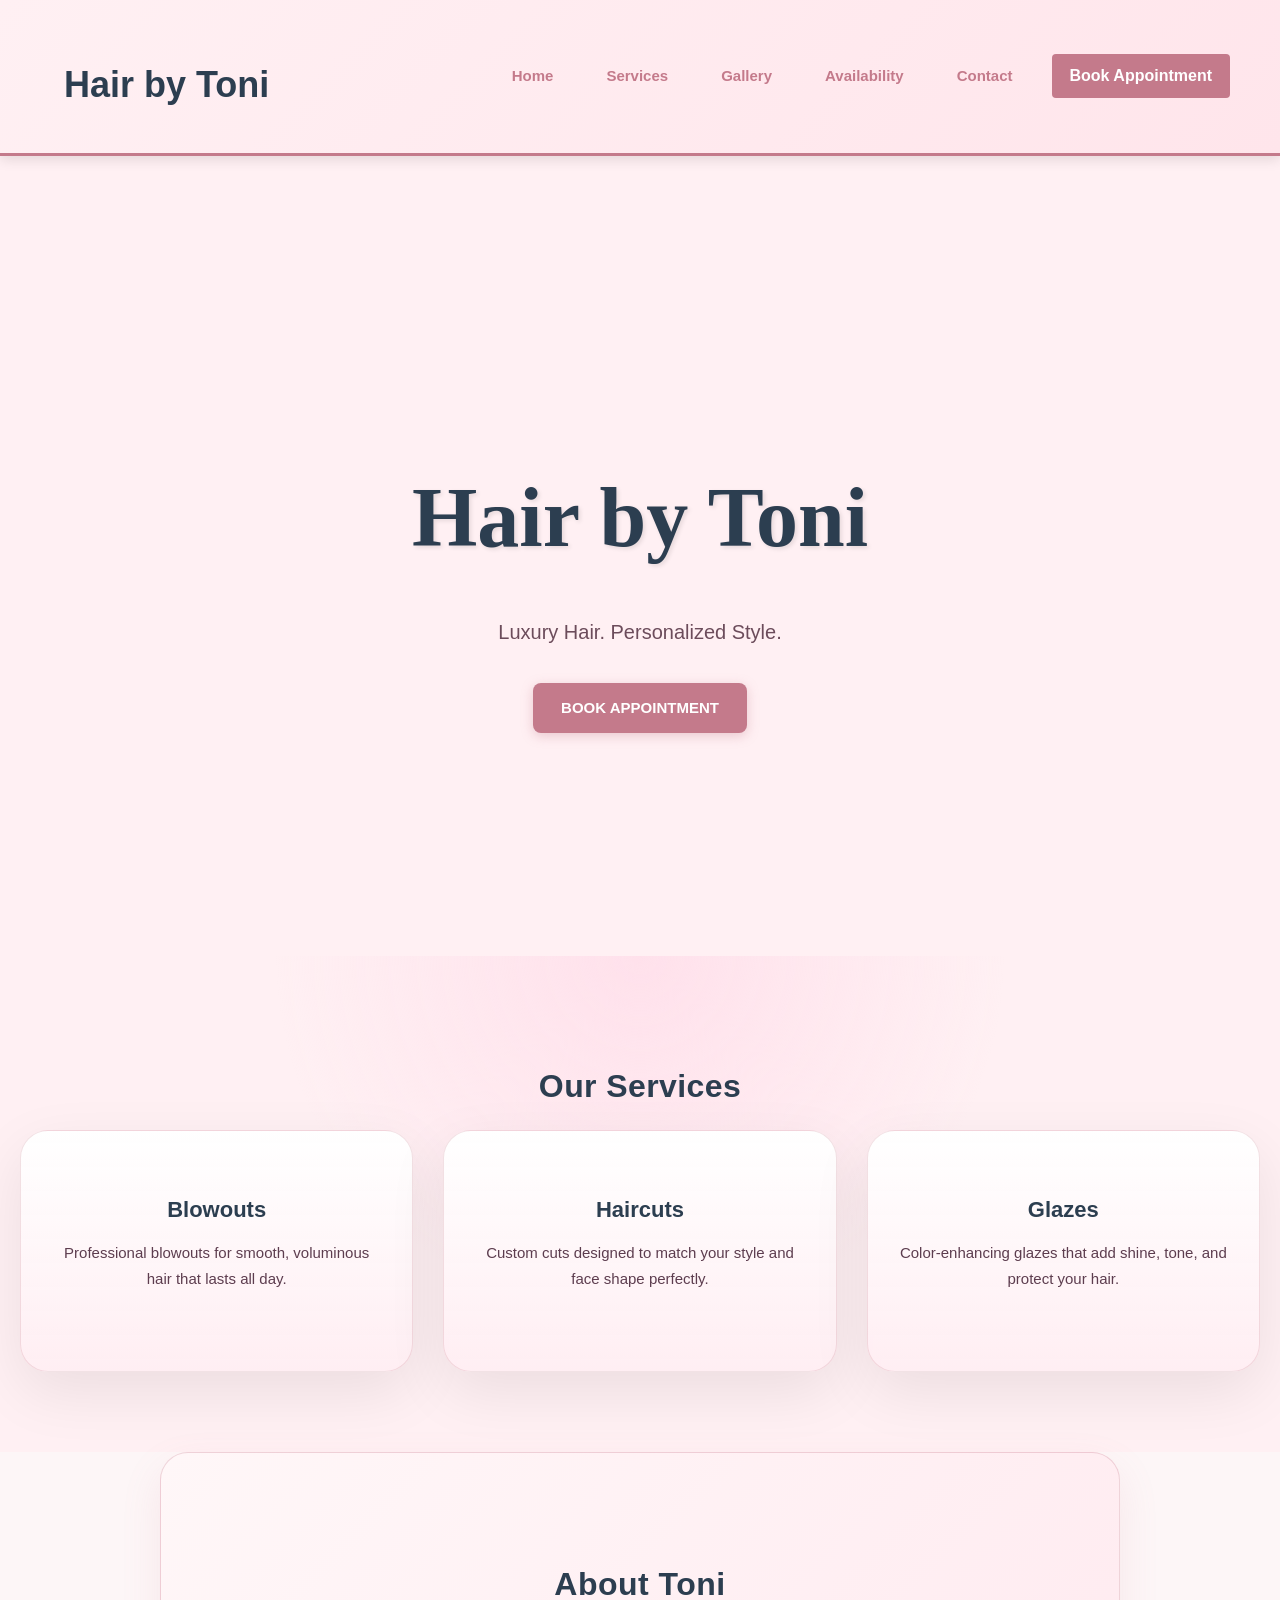
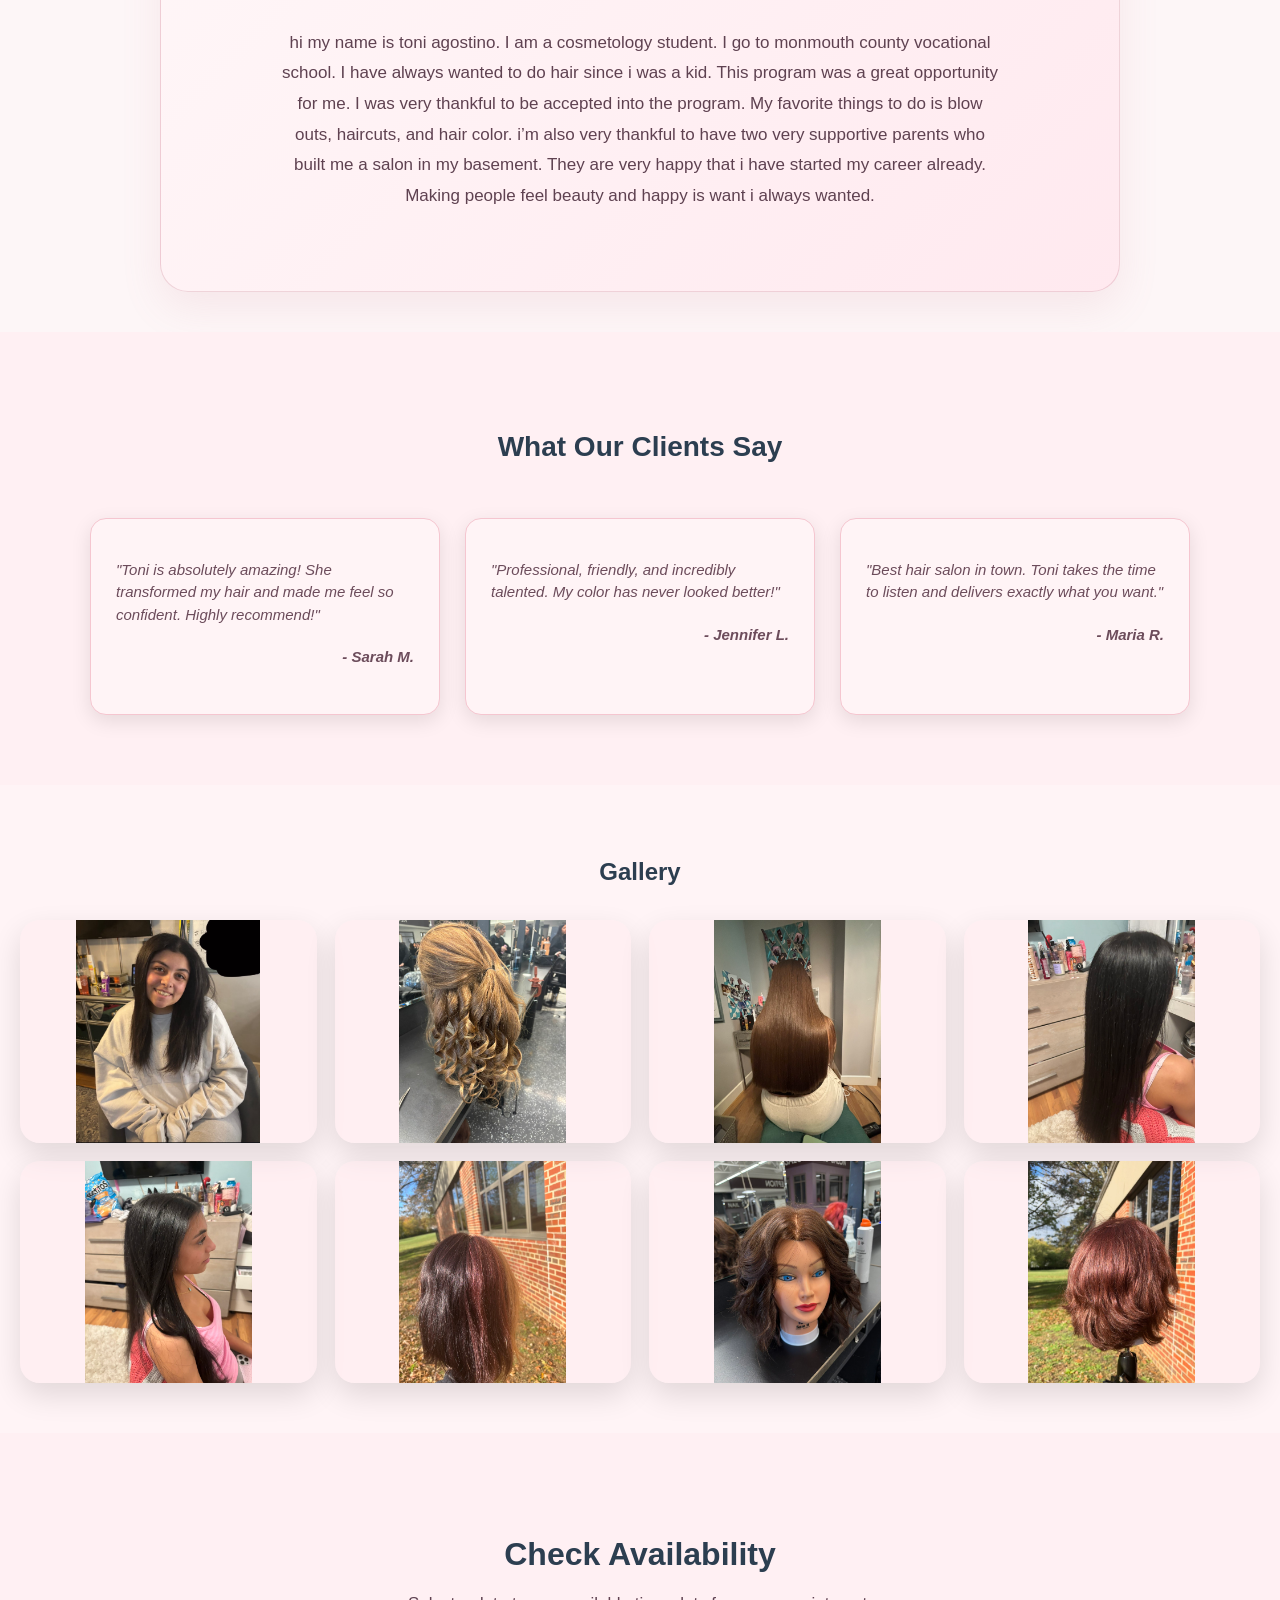
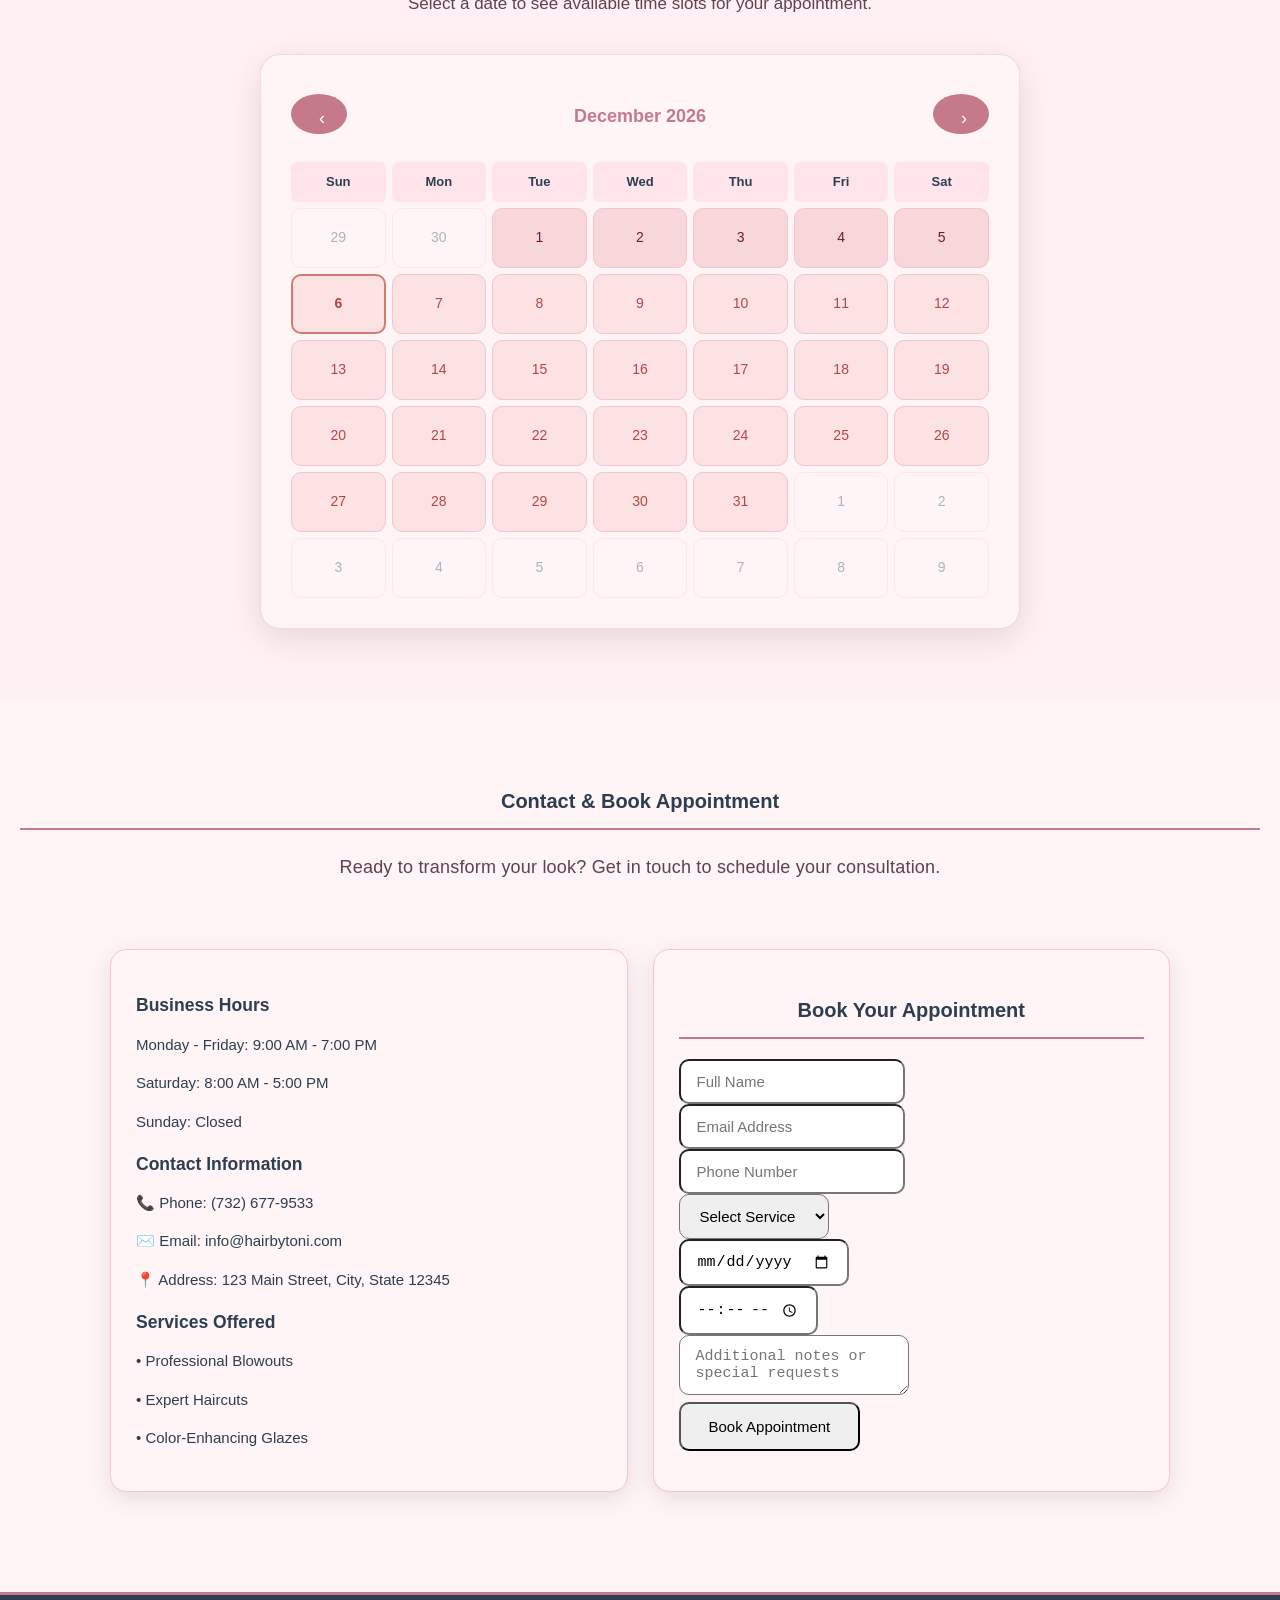
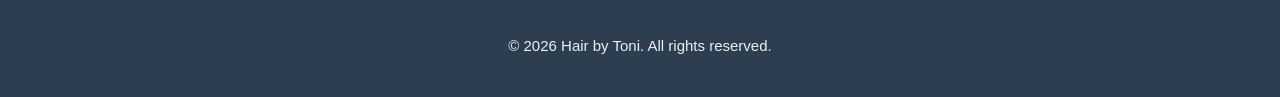
==== index.html @ ee688cf6 "Update about section with personal introduction; add time selection and booking confirmation modals;" ====
<!DOCTYPE html>
<html lang="en">
<head>
<meta charset="UTF-8">
<meta name="viewport" content="width=device-width, initial-scale=1.0">
<title>Hair by Toni</title>
<link rel="stylesheet" href="style.css">
<link rel="icon" type="image/svg+xml" href="favicon.svg">
</head>

<body>

<nav>
  <a href="#home"><h2>Hair by Toni</h2></a>

  <div class="nav-container">
    <ul>
      <li><a href="#home">Home</a></li>
      <li><a href="#services">Services</a></li>
      <li><a href="#gallery">Gallery</a></li>
      <li><a href="#availability">Availability</a></li>
      <li><a href="#contact">Contact</a></li>
    </ul>

    <a href="#contact" class="book">Book Appointment</a>
  </div>

  <div class="hamburger">
    <span></span>
    <span></span>
    <span></span>
  </div>
</nav>

<header id="home" class="hero">
  <h1>Hair by Toni</h1>
  <p>Luxury Hair. Personalized Style.</p>
  <a href="#contact" class="hero-btn">Book Appointment</a>
</header>

<section id="services" class="services-preview">
  <h2>Our Services</h2>

  <div class="service-grid">
    <div class="card">
      <h3>Blowouts</h3>
      <p>Professional blowouts for smooth, voluminous hair that lasts all day.</p>
    </div>

    <div class="card">
      <h3>Haircuts</h3>
      <p>Custom cuts designed to match your style and face shape perfectly.</p>
    </div>

    <div class="card">
      <h3>Glazes</h3>
      <p>Color-enhancing glazes that add shine, tone, and protect your hair.</p>
    </div>
  </div>
</section>

<section class="about">
  <h2> About Toni</h2>
  <p>
    hi my name is toni agostino. I am a cosmetology student. I go to monmouth county vocational school. I have always wanted to do hair since i was a kid. This program was a great opportunity for me. I was very thankful to be accepted into the program. My favorite things to do is blow outs, haircuts, and hair color. i’m also very thankful to have two very supportive parents who built me a salon in my basement. They are very happy that i have started my career already. Making people feel beauty and happy is want i always wanted.

  </p>
</section>

<section class="testimonials">
  <h2>What Our Clients Say</h2>
  <div class="testimonial-grid">
    <div class="testimonial">
      <p>"Toni is absolutely amazing! She transformed my hair and made me feel so confident. Highly recommend!"</p>
      <p class="client-name">- Sarah M.</p>
    </div>

    <div class="testimonial">
      <p>"Professional, friendly, and incredibly talented. My color has never looked better!"</p>
      <p class="client-name">- Jennifer L.</p>
    </div>

    <div class="testimonial">
      <p>"Best hair salon in town. Toni takes the time to listen and delivers exactly what you want."</p>
      <p class="client-name">- Maria R.</p>
    </div>
  </div>
</section>


<section id="gallery" class="gallery">
  <h2>Gallery</h2>
  <div class="gallery-grid">
    <div class="gallery-item">
      <img src="imgs/bella1.jpeg" alt="Hair Styling 1">
    </div>
    <div class="gallery-item">
      <img src="imgs/curly.jpeg" alt="Hair Styling 2">
    </div>
    <div class="gallery-item">
      <img src="imgs/sadie.jpeg" alt="Hair Styling 3">
    </div>
    <div class="gallery-item">
      <img src="imgs/nessy2.jpeg" alt="Hair Styling 4">
    </div>
    <div class="gallery-item">
      <img src="imgs/nessy3.jpeg" alt="Hair Styling 5">
    </div>
    <div class="gallery-item">
      <img src="imgs/red-hair.jpeg" alt="Hair Styling 6">
    </div>
    <div class="gallery-item">
      <img src="imgs/creepy.jpeg" alt="Hair Styling 7">
    </div>
    <div class="gallery-item">
      <img src="imgs/short-red.jpeg" alt="Hair Styling 8">
    </div>
  </div>
</section>

<section id="availability" class="availability">
  <h2>Check Availability</h2>
  <p>Select a date to see available time slots for your appointment.</p>

  <div class="calendar-container">
    <div class="calendar-header">
      <button id="prevMonth" class="calendar-nav">‹</button>
      <h3 id="currentMonth">March 2026</h3>
      <button id="nextMonth" class="calendar-nav">›</button>
    </div>

    <div class="calendar-grid">
      <div class="calendar-day-header">Sun</div>
      <div class="calendar-day-header">Mon</div>
      <div class="calendar-day-header">Tue</div>
      <div class="calendar-day-header">Wed</div>
      <div class="calendar-day-header">Thu</div>
      <div class="calendar-day-header">Fri</div>
      <div class="calendar-day-header">Sat</div>
    </div>
  </div>

  <!-- Time Slots Modal -->
  <div class="modal-overlay" id="timeSlotsModal" style="display: none;">
    <div class="modal-content">
      <div class="modal-header">
        <h4>Available Times for <span id="selectedDate"></span></h4>
        <button class="modal-close" id="modalClose">&times;</button>
      </div>
      <div class="time-grid" id="timeGrid"></div>
    </div>
  </div>

  <!-- Booking Confirmation Modal -->
  <div class="modal-overlay" id="confirmModal" style="display: none;">
    <div class="modal-content confirm-modal">
      <div class="confirm-header">
        <h3>Confirm Your Appointment</h3>
      </div>
      <div class="confirm-body">
        <div class="appointment-details">
          <div class="detail-row">
            <span class="detail-label">Date:</span>
            <span class="detail-value" id="confirmDate"></span>
          </div>
          <div class="detail-row">
            <span class="detail-label">Time:</span>
            <span class="detail-value" id="confirmTime"></span>
          </div>
          <div class="detail-row">
            <span class="detail-label">Service:</span>
            <span class="detail-value">Hair Appointment</span>
          </div>
        </div>
        <p class="confirm-message">Are you sure you want to book this appointment? We'll send you a confirmation email once we review your request.</p>
      </div>
      <div class="confirm-actions">
        <button class="btn-cancel" id="confirmCancel">Cancel</button>
        <button class="btn-confirm" id="confirmBook">Book Appointment</button>
      </div>
    </div>
  </div>
</section>

<section id="contact" class="contact">
  <h2>Contact & Book Appointment</h2>
  <p>Ready to transform your look? Get in touch to schedule your consultation.</p>

  <div class="contact-container">

    <div class="contact-info">
      <div class="info-section">
        <h3>Business Hours</h3>
        <p>Monday - Friday: 9:00 AM - 7:00 PM</p>
        <p>Saturday: 8:00 AM - 5:00 PM</p>
        <p>Sunday: Closed</p>
      </div>

      <div class="info-section">
        <h3>Contact Information</h3>
        <p>📞 Phone: (732) 677-9533</p>
        <p>✉️ Email: info@hairbytoni.com</p>
        <p>📍 Address: 123 Main Street, City, State 12345</p>
      </div>

      <div class="info-section">
        <h3>Services Offered</h3>
        <p>• Professional Blowouts</p>
        <p>• Expert Haircuts</p>
        <p>• Color-Enhancing Glazes</p>
      </div>
    </div>

    <div class="booking-form">
      <h3>Book Your Appointment</h3>

      <form id="contactForm">
        <div class="form-group">
          <input type="text" id="name" placeholder="Full Name" required>
        </div>

        <div class="form-group">
          <input type="email" id="email" placeholder="Email Address" required>
        </div>

        <div class="form-group">
          <input type="tel" id="phone" placeholder="Phone Number" required>
        </div>

        <div class="form-group">
          <select id="service" required>
            <option value="">Select Service</option>
            <option value="blowout">Blowout</option>
            <option value="haircut">Haircut</option>
            <option value="glaze">Glaze</option>
          </select>
        </div>

        <div class="form-group">
          <input type="date" id="date" required>
        </div>

        <div class="form-group">
          <input type="time" id="time" placeholder="Preferred Time" required>
        </div>

        <div class="form-group">
          <textarea id="message" placeholder="Additional notes or special requests"></textarea>
        </div>

        <button type="submit">Book Appointment</button>
      </form>
    </div>
  </div>
</section>
<button id="backToTop">↑</button>
<script>
const btn = document.getElementById("backToTop");

window.onscroll = () => {
  btn.style.display = window.scrollY > 200 ? "flex" : "none";
};

btn.onclick = () => {
  window.scrollTo({top:0, behavior:"smooth"});
};
</script>
<footer>
  <p>&copy; 2026 Hair by Toni. All rights reserved.</p>
</footer>

<script src="script.js"></script>

</body>
</html>
---- style.css ----
/* ===================== GENERAL ===================== */
body {
  background:#fdf6f7;
  font-family: 'Segoe UI', Tahoma, Geneva, Verdana, sans-serif;
  line-height:1.5;
  color:#2c3e50;
  margin:0;
  font-size:15px;
}

* {
  box-sizing:border-box;
}

h1,h2,h3,h4,h5 {
  margin-bottom:0.8rem;
}

p {
  margin-bottom:1rem;
  font-size:15px;
}

a {
  color:#c47a8b;
  text-decoration:none;
}

a:hover {
  color:#a15568;
}

/* ===================== NAVIGATION ===================== */
nav {
  display:flex;
  justify-content:space-between;
  align-items:center;
  padding:20px 50px;
  background: linear-gradient(135deg,#fff0f3 0%,#ffe5eb 100%);
  border-bottom:3px solid #c47a8b;
  box-shadow:0 4px 12px rgba(0,0,0,0.1);
  position:sticky;
  top:0;
  z-index:100;
  backdrop-filter: blur(10px);
}

.nav-container {
  display:flex;
  align-items:center;
  gap:25px;
}

nav h2 {
  font-weight:700;
  font-size:36px;
  color:#2c3e50;
}

nav ul {
  display:flex;
  gap:25px;
  list-style:none;
}

nav a {
  font-weight:600;
  font-size:15px;
  padding:8px 14px;
  border-radius:4px;
  transition: all 0.3s ease;
}

nav a.book {
  font-size:16px;
  padding:10px 18px;
  background:#c47a8b;
  color:#fff;
}

nav a:hover {
  color:#c47a8b;
  background: rgba(196,122,139,0.1);
}

/* Hamburger */
.hamburger {
  display:none;
  flex-direction:column;
  cursor:pointer;
  gap:3px;
}

.hamburger span {
  width:22px;
  height:2.5px;
  background:#2c3e50;
  border-radius:2px;
  transition:0.3s;
}

.hamburger.active span:nth-child(1) {
  transform: rotate(-45deg) translate(-4px,5px);
}
.hamburger.active span:nth-child(2) {
  opacity:0;
}
.hamburger.active span:nth-child(3) {
  transform: rotate(45deg) translate(-4px,-5px);
}

/* ===================== HERO ===================== */
.hero {
  min-height:calc(100vh - 100px);
  display:flex;
  flex-direction:column;
  justify-content:center;
  align-items:center;
  text-align:center;
  background:#fff0f3;
  padding:60px 20px 40px;
}

.hero h1 {
  font-family: 'Brush Script MT', cursive;
  font-size:84px;
  font-weight:700;
  color:#2c3e50;
  margin-bottom:15px;
  text-shadow: 2px 2px 4px rgba(0,0,0,0.1);
}

.hero p {
  font-size:20px;
  color:#6c4c5b;
  max-width:600px;
  margin-bottom:35px;
  line-height:1.6;
}

.hero-btn {
  background:#c47a8b;
  color:white;
  padding:16px 32px;
  border-radius:8px;
  font-weight:700;
  font-size:18px;
  text-transform:uppercase;
  cursor:pointer;
  box-shadow:0 3px 12px rgba(196,122,139,0.35);
  transition: all 0.3s ease;
}

.hero-btn:hover {
  background:#a15568;
  transform:translateY(-2px);
  box-shadow:0 6px 18px rgba(196,122,139,0.4);
}

/* ===================== SERVICES ===================== */
.services-preview {
  padding:80px 20px;
  text-align:center;
  background: radial-gradient(circle at top, rgba(255,224,235,0.95), transparent 45%), #fff0f3;
}

.services-preview h2 {
  font-size:32px;
  font-weight:800;
  color:#2c3e50;
  margin-bottom:18px;
  letter-spacing:0.4px;
}

.services-preview p {
  font-size:16px;
  color:#6c4c5b;
  max-width:550px;
  margin:0 auto 40px;
}

.service-grid {
  display:grid;
  grid-template-columns:repeat(auto-fit,minmax(240px,1fr));
  gap:30px;
  margin-top:20px;
}

.card {
  background: linear-gradient(180deg, rgba(255,255,255,0.98) 0%, rgba(255,237,242,0.94) 100%);
  padding:40px 32px;
  border-radius:28px;
  box-shadow:0 20px 60px rgba(0,0,0,0.08);
  border:1px solid rgba(196,122,139,0.22);
  transition: all 0.35s ease;
  text-align:center;
  position:relative;
  overflow:hidden;
}


.card:hover {
  transform:translateY(-10px);
  box-shadow:0 24px 70px rgba(0,0,0,0.12);
}

.card h3 {
  font-size:22px;
  font-weight:800;
  color:#2c3e50;
  margin-bottom:14px;
  position:relative;
  z-index:1;
}

.card p {
  font-size:15px;
  color:#5d3d4f;
  line-height:1.7;
  position:relative;
  z-index:1;
}

.card .price {
  font-size:18px;
  font-weight:700;
  color:#b14f72;
  margin-top:16px;
  position:relative;
  z-index:1;
}

/* ===================== ABOUT ===================== */
.about {
  padding:80px 20px;
  background: linear-gradient(135deg, #fff7f8 0%, #ffe9ef 100%);
  text-align:center;
  border:1px solid rgba(196,122,139,0.28);
  border-radius:28px;
  max-width:960px;
  margin:0 auto 40px;
  box-shadow:0 16px 40px rgba(196,122,139,0.12);
}

.about h2 {
  font-size:32px;
  font-weight:800;
  color:#2c3e50;
  margin-bottom:20px;
  letter-spacing:0.5px;
}

.about p {
  font-size:17px;
  color:#5f4251;
  max-width:720px;
  margin:0 auto;
  line-height:1.8;
}

/* ===================== TESTIMONIALS ===================== */
.testimonials {
  padding:70px 20px;
  background:#fff0f3;
  text-align:center;
}

.testimonials h2 {
  font-size:28px;
  font-weight:700;
  color:#2c3e50;
  margin-bottom:50px;
}

.testimonial-grid {
  display:grid;
  grid-template-columns:repeat(auto-fit,minmax(250px,1fr));
  gap:25px;
  max-width:1100px;
  margin:0 auto;
}

.testimonial {
  background:#fff4f6;
  padding:25px;
  border-radius:16px;
  box-shadow:0 6px 20px rgba(0,0,0,0.1);
  border:1px solid #f5c6d0;
  text-align:left;
  transition: transform 0.3s, box-shadow 0.3s;
}

.testimonial:hover {
  transform:translateY(-4px);
  box-shadow:0 10px 25px rgba(0,0,0,0.15);
}

.testimonial p {
  font-size:15px;
  color:#6c4c5b;
  font-style:italic;
  margin-bottom:20px;
}

.client-name {
  font-size:13px;
  font-weight:700;
  color:#2c3e50;
  text-align:right;
}

/* ===================== GALLERY ===================== */
.gallery {
  padding:50px 20px;
  background:#fff4f6;
}

.gallery h2 {
  text-align:center;
  margin-bottom:30px;
  font-size:24px;
  color:#2c3e50;
}

.gallery-grid {
  display:grid;
  grid-template-columns:repeat(4,1fr);
  gap:18px;
}

.gallery-item {
  width:100%;
  aspect-ratio: 4 / 3;
  display:flex;
  align-items:center;
  justify-content:center;
  border-radius:20px;
  overflow:hidden;
  box-shadow:0 12px 30px rgba(0,0,0,0.12);
  background: rgba(255,230,235,0.4);
  transition: transform 0.3s, box-shadow 0.3s;
}

.gallery-item img {
  width:100%;
  height:100%;
  object-fit:contain;
  object-position:center;
  background: transparent;
  padding:0;
}

.gallery-item:hover {
  transform:scale(1.05);
  box-shadow:0 12px 30px rgba(0,0,0,0.2);
}

/* ===================== AVAILABILITY ===================== */
.availability {
  padding:70px 20px;
  background:#fff0f3;
  text-align:center;
}

.availability h2 {
  font-size:32px;
  font-weight:800;
  color:#2c3e50;
  margin-bottom:12px;
}

.availability p {
  max-width:720px;
  margin:0 auto 35px;
  font-size:17px;
  color:#5f4251;
  line-height:1.7;
}

.calendar-container {
  max-width:760px;
  margin:0 auto;
  background:#fff4f6;
  border-radius:20px;
  padding:30px;
  box-shadow:0 10px 35px rgba(0,0,0,0.1);
  border:1px solid rgba(196,122,139,0.22);
  font-size:15px;
}

.calendar-header {
  display:flex;
  justify-content:space-between;
  align-items:center;
  margin-bottom:20px;
}

#currentMonth {
  font-size:18px;
  font-weight:600;
  color:#c47a8b;
  text-align:center;
}

.calendar-nav {
  background:#c47a8b;
  color:white;
  border:none;
  width:40px;
  height:40px;
  border-radius:50%;
  font-size:18px;
  cursor:pointer;
  transition: all 0.3s ease;
}

.calendar-nav:hover {
  background:#a15568;
  transform:scale(1.1);
}

.calendar-grid {
  display:grid;
  grid-template-columns:repeat(7,1fr);
  gap:6px;
}

.calendar-day-header {
  font-weight:600;
  color:#2c3e50;
  padding:10px 0;
  background:#ffe5eb;
  border-radius:6px;
  font-size:13px;
  text-align:center;
}

.calendar-day {
  min-height:60px;
  padding:6px;
  border-radius:10px;
  cursor:pointer;
  display:flex;
  flex-direction:column;
  align-items:center;
  justify-content:center;
  font-size:14px;
  font-weight:500;
  position:relative;
  background:#fff0f3;
  color:#3e1e2f;
  border:1px solid #f1c6d0;
  text-align:center;
}

.calendar-day.available {
  background:#fde2e4;
  color:#b34747;
}

.calendar-day.unavailable {
  background:#f8d7da;
  color:#721c24;
  cursor:not-allowed;
}

.calendar-day.today {
  border:2px solid #d97771;
  font-weight:700;
}

.calendar-day.other-month {
  color:#adb5bd;
  background:#fff4f6;
  border:1px solid #ffe5eb;
}

.calendar-day.selected {
  background: #c47a8b !important;
  color: white !important;
  border: 2px solid #a15568;
  font-weight: 700;
  box-shadow: 0 4px 12px rgba(196,122,139,0.4);
}

.calendar-day.available:hover,
.calendar-day.today:hover {
  background:#c47a8b;
  color:white;
  transform:scale(1.05);
}

.calendar-day.unavailable:hover {
  background:#f8d7da;
  transform:none;
}

/* ===================== TIME SLOTS ===================== */
.time-slots {
  margin-top: 30px;
  padding: 25px;
  background: linear-gradient(135deg, rgba(255,255,255,0.95) 0%, rgba(255,237,242,0.94) 100%);
  border-radius: 16px;
  box-shadow: 0 8px 25px rgba(0,0,0,0.1);
  border: 1px solid rgba(196,122,139,0.22);
  max-width: 760px;
  margin-left: auto;
  margin-right: auto;
}

.time-slots h4 {
  font-size: 20px;
  color: #2c3e50;
  margin-bottom: 20px;
  font-weight: 600;
}

.time-grid {
  display: grid;
  grid-template-columns: repeat(auto-fit, minmax(120px, 1fr));
  gap: 12px;
  margin-top: 15px;
}

.time-slot {
  padding: 12px 16px;
  border-radius: 8px;
  font-size: 14px;
  font-weight: 500;
  text-align: center;
  cursor: pointer;
  transition: all 0.3s ease;
  border: 1px solid #f1c6d0;
  background: #fff0f3;
  color: #3e1e2f;
}

.time-slot.available:hover {
  background: #c47a8b;
  color: white;
  transform: translateY(-2px);
  box-shadow: 0 4px 12px rgba(196,122,139,0.3);
}

.time-slot.booked {
  background: #f8d7da;
  color: #721c24;
  cursor: not-allowed;
  opacity: 0.7;
}

/* ===================== MODAL ===================== */
.modal-overlay {
  position: fixed;
  top: 0;
  left: 0;
  width: 100%;
  height: 100%;
  background: rgba(0, 0, 0, 0.7);
  display: flex;
  justify-content: center;
  align-items: center;
  z-index: 2000;
  animation: fadeIn 0.3s ease-out;
}

.modal-content {
  background: white;
  border-radius: 16px;
  padding: 0;
  max-width: 500px;
  width: 90%;
  max-height: 80vh;
  overflow-y: auto;
  box-shadow: 0 20px 60px rgba(0, 0, 0, 0.3);
  animation: slideIn 0.3s ease-out;
  position: relative;
}

.modal-header {
  display: flex;
  justify-content: space-between;
  align-items: center;
  padding: 20px 25px;
  border-bottom: 1px solid #eee;
  background: linear-gradient(135deg, rgba(255,255,255,0.95) 0%, rgba(255,237,242,0.94) 100%);
  border-radius: 16px 16px 0 0;
}

.modal-header h4 {
  margin: 0;
  color: #2c3e50;
  font-size: 18px;
  font-weight: 600;
}

.modal-close {
  background: none;
  border: none;
  font-size: 24px;
  color: #666;
  cursor: pointer;
  padding: 0;
  width: 30px;
  height: 30px;
  display: flex;
  align-items: center;
  justify-content: center;
  border-radius: 50%;
  transition: all 0.2s ease;
}

.modal-close:hover {
  background: #f0f0f0;
  color: #333;
}

.time-grid {
  padding: 20px 25px;
}

@keyframes fadeIn {
  from { opacity: 0; }
  to { opacity: 1; }
}

@keyframes slideIn {
  from { 
    opacity: 0;
    transform: translateY(-50px) scale(0.9);
  }
  to { 
    opacity: 1;
    transform: translateY(0) scale(1);
  }
}

/* ===================== CONFIRMATION MODAL ===================== */
.confirm-modal {
  max-width: 450px;
}

.confirm-header {
  text-align: center;
  padding: 25px 25px 15px;
  border-bottom: 2px solid #f0e6ea;
}

.confirm-header h3 {
  margin: 0;
  color: #2c3e50;
  font-size: 22px;
  font-weight: 700;
}

.confirm-body {
  padding: 25px;
}

.appointment-details {
  background: #fdf6f7;
  border-radius: 12px;
  padding: 20px;
  margin-bottom: 20px;
  border: 1px solid #f0e6ea;
}

.detail-row {
  display: flex;
  justify-content: space-between;
  align-items: center;
  margin-bottom: 12px;
}

.detail-row:last-child {
  margin-bottom: 0;
}

.detail-label {
  font-weight: 600;
  color: #5f4251;
  font-size: 15px;
}

.detail-value {
  font-weight: 700;
  color: #c47a8b;
  font-size: 15px;
}

.confirm-message {
  color: #6c4c5b;
  font-size: 15px;
  line-height: 1.6;
  text-align: center;
  margin: 0;
}

.confirm-actions {
  display: flex;
  gap: 15px;
  padding: 0 25px 25px;
  justify-content: center;
}

.btn-cancel, .btn-confirm {
  padding: 12px 24px;
  border: none;
  border-radius: 8px;
  font-weight: 600;
  font-size: 15px;
  cursor: pointer;
  transition: all 0.3s ease;
  flex: 1;
  max-width: 160px;
}

.btn-cancel {
  background: #f8f9fa;
  color: #6c757d;
  border: 2px solid #e9ecef;
}

.btn-cancel:hover {
  background: #e9ecef;
  border-color: #dee2e6;
}

.btn-confirm {
  background: #c47a8b;
  color: white;
  border: 2px solid #c47a8b;
}

.btn-confirm:hover {
  background: #a15568;
  border-color: #a15568;
  transform: translateY(-1px);
  box-shadow: 0 4px 12px rgba(196, 122, 139, 0.3);
}

/* ===================== CONTACT & BOOKING ===================== */
.contact {
  padding:70px 20px;
  background:#fff4f6;
}

.contact > p {
  max-width:760px;
  margin:0 auto 35px;
  font-size:18px;
  color:#5f4251;
  line-height:1.9;
  text-align:center;
  letter-spacing:0.2px;
  text-shadow:0 1px 1px rgba(0,0,0,0.03);
}

.contact-container {
  display:grid;
  grid-template-columns:1fr 1fr;
  gap:25px;
  max-width:1100px;
  margin:0 auto;
  padding:30px 20px;
}

.booking-form, .contact-info {
  padding:25px;
  border-radius:16px;
  background:#fff4f6;
  box-shadow:0 6px 25px rgba(0,0,0,0.1);
  border:1px solid #f5c6d0;
}

.contact h2, .booking-form h3 {
  font-size:20px;
  color:#2c3e50;
  margin-bottom:20px;
  border-bottom:2px solid #c47a8b;
  padding-bottom:12px;
  text-align:center;
}

input, select, textarea, button {
  font-size:15px;
  padding:12px 16px;
  border-radius:10px;
}

button, .hero-btn {
  font-size:15px;
  padding:14px 28px;
}

/* ===================== BACK TO TOP BUTTON ===================== */
#backToTop {
  position:fixed;
  bottom:25px;
  right:25px;
  padding:12px 18px;
  background:#c47a8b;
  color:white;
  font-weight:600;
  font-size:14px;
  border:none;
  border-radius:50px;
  cursor:pointer;
  box-shadow:0 6px 12px rgba(196,122,139,0.3);
  transition:all 0.3s ease;
  z-index:200;
}

#backToTop:hover {
  background:#a15568;
  transform:translateY(-2px);
  box-shadow:0 10px 18px rgba(196,122,139,0.4);
}

/* ===================== FOOTER ===================== */
footer {
  text-align:center;
  padding:35px 20px;
  background:#2c3e50;
  color:#ecf0f1;
  border-top:3px solid #c47a8b;
  font-weight:400;
}

footer p {
  font-size:15px;
  margin:5px 0;
}

/* ===================== RESPONSIVE ===================== */
@media(max-width:992px){
  .gallery-grid{
    grid-template-columns:repeat(2,1fr);
  }
  .contact-container {
    grid-template-columns:1fr;
  }
}

@media(max-width:768px){
  nav{
    padding:15px 20px;
  }
  .nav-container{
    display:none;
    position:absolute;
    top:100%;
    left:0;
    right:0;
    background:#fff0f3;
    flex-direction:column;
    padding:15px;
    border-radius:0 0 8px 8px;
  }
  .nav-container.active{
    display:flex;
  }
  nav ul{
    flex-direction:column;
    gap:10px;
    align-items:center;
    width:100%;
  }
  nav a{
    font-size:14px;
    padding:10px 0;
    width:100%;
    text-align:center;
  }
  .service-grid,.gallery-grid,.testimonial-grid{
    grid-template-columns:1fr;
    gap:20px;
  }
}
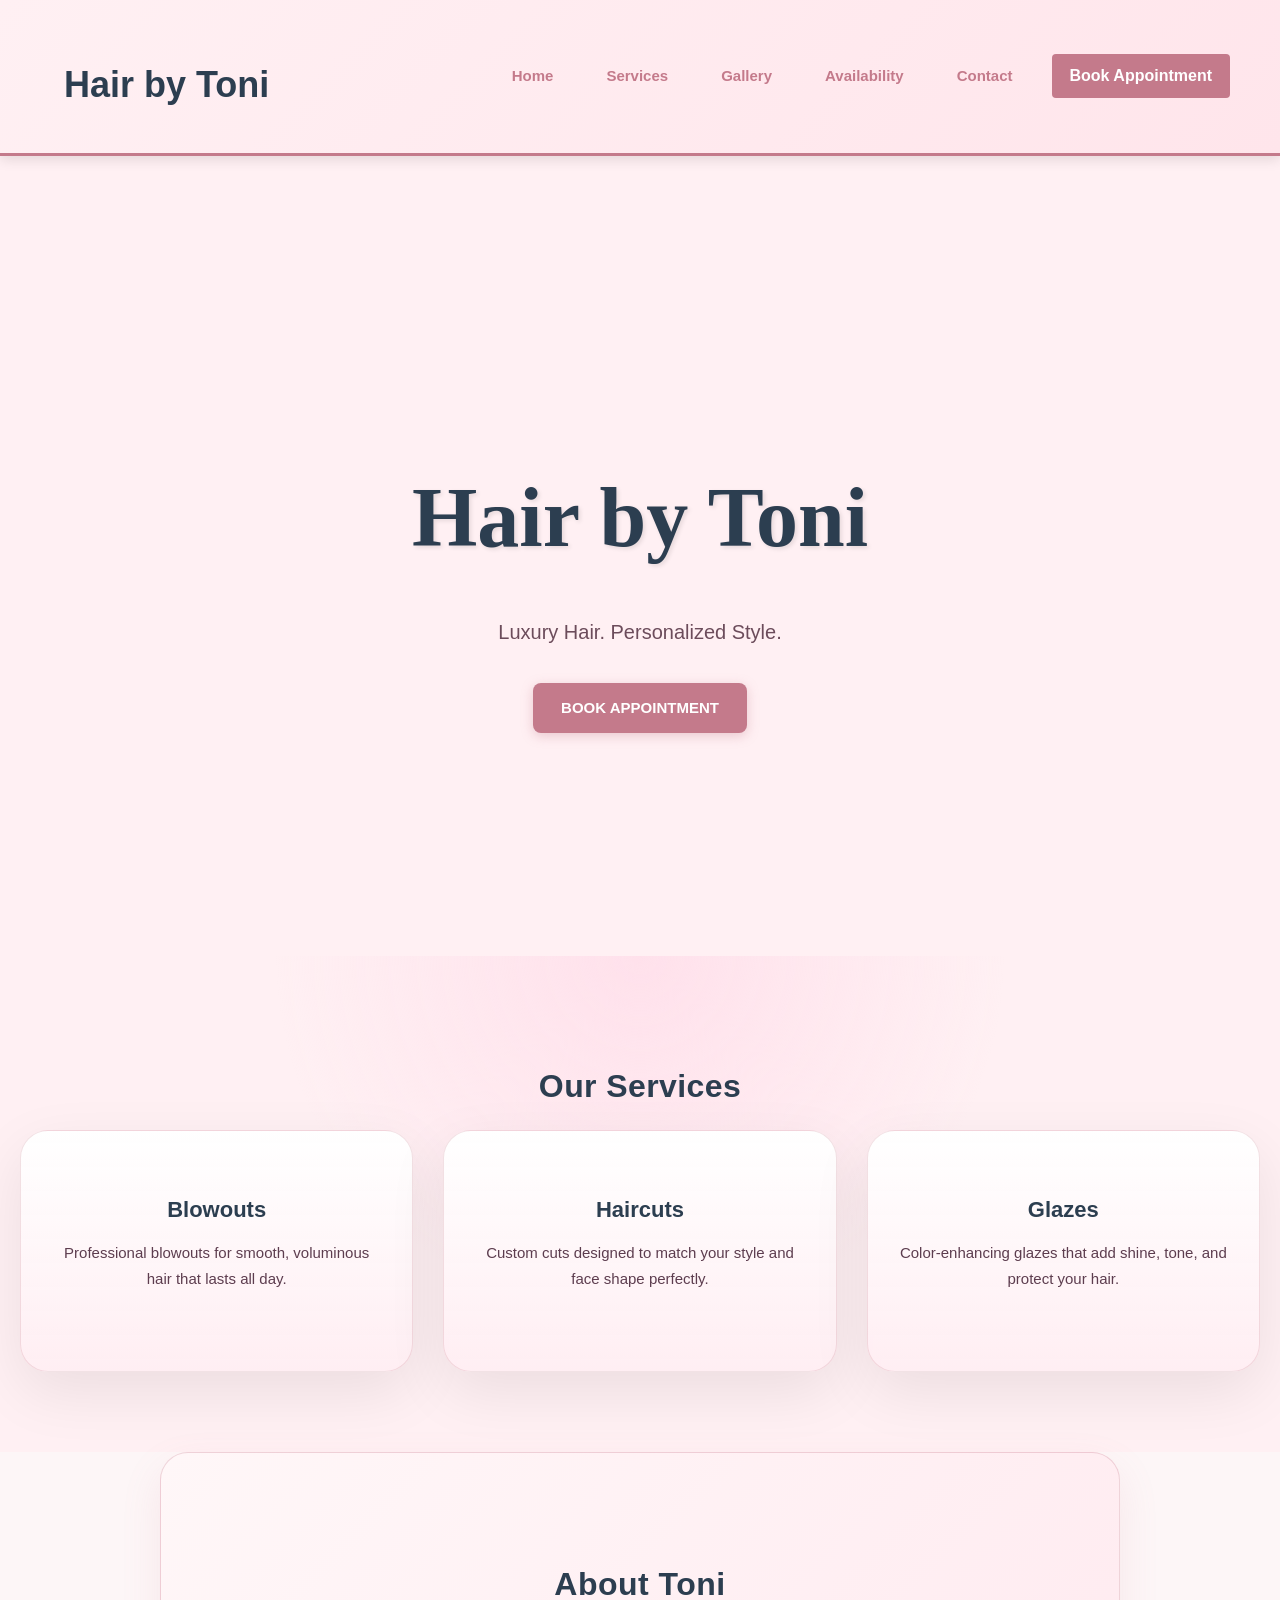
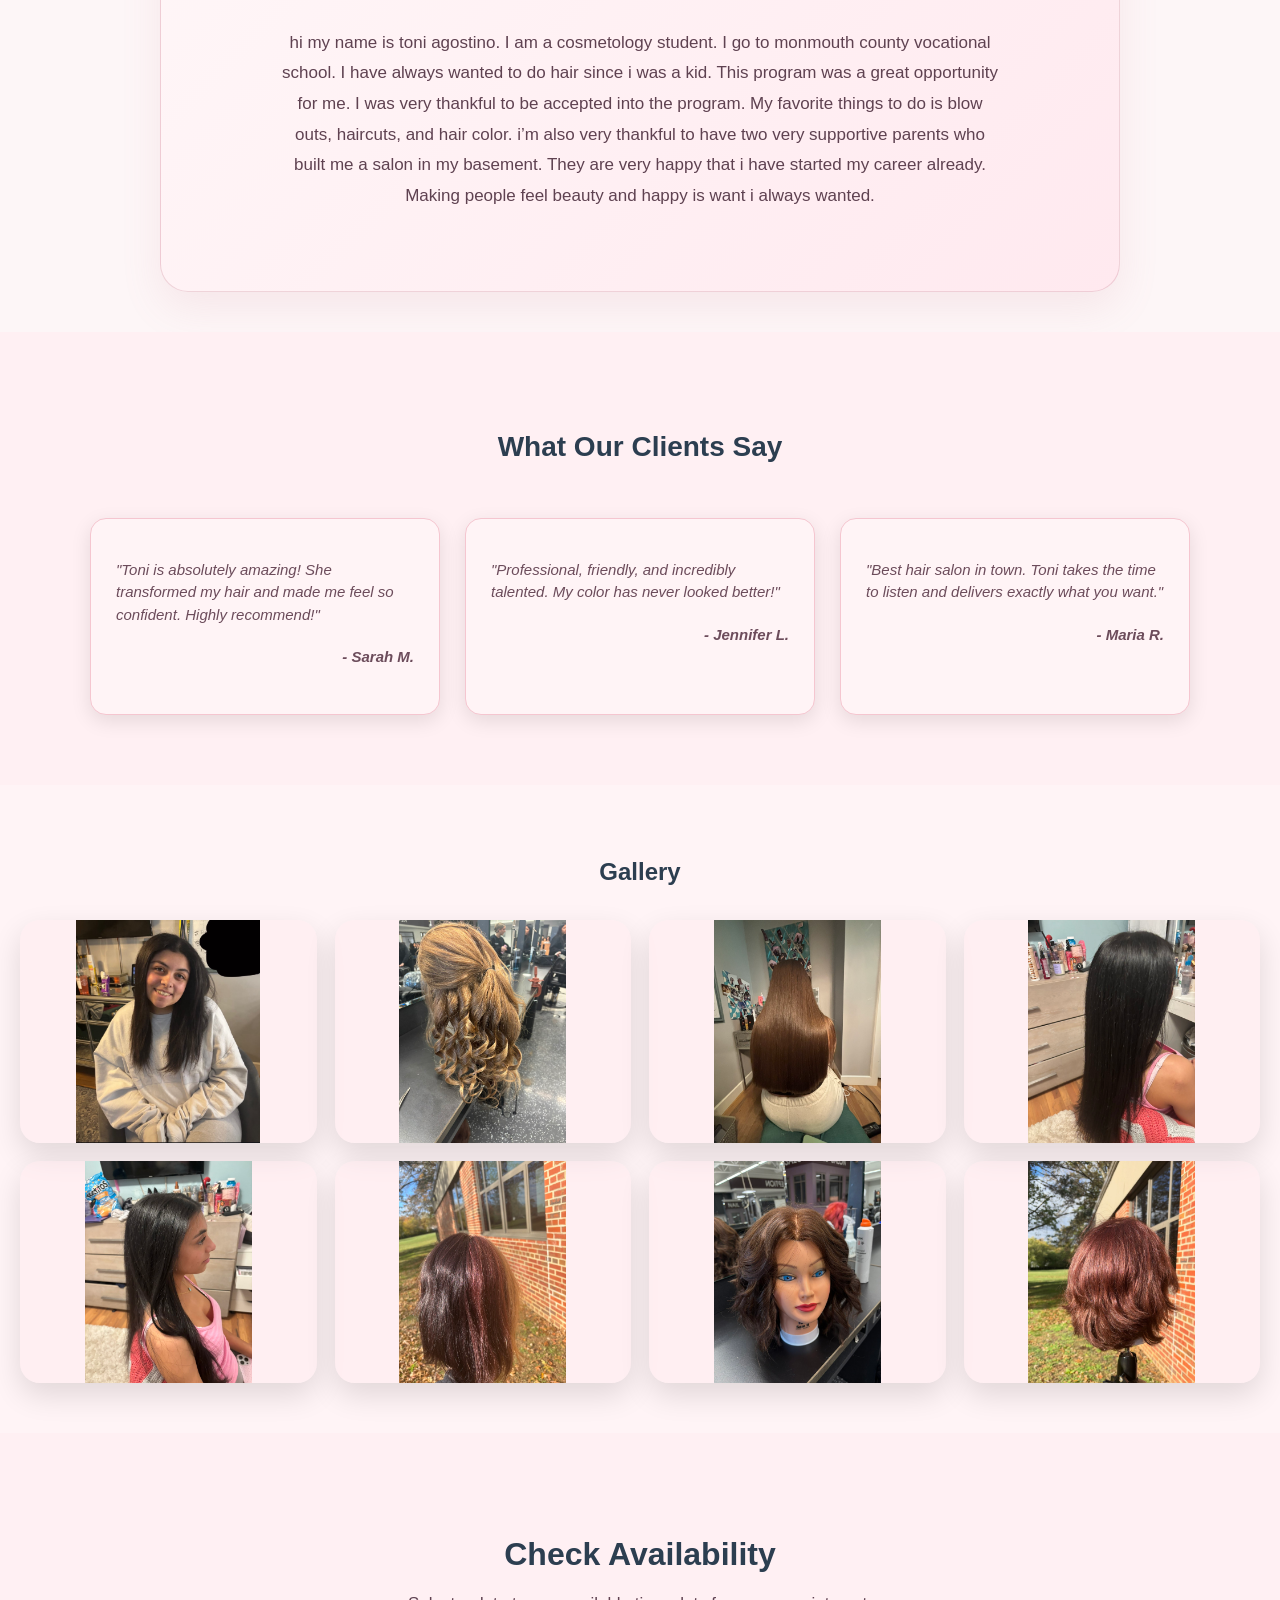
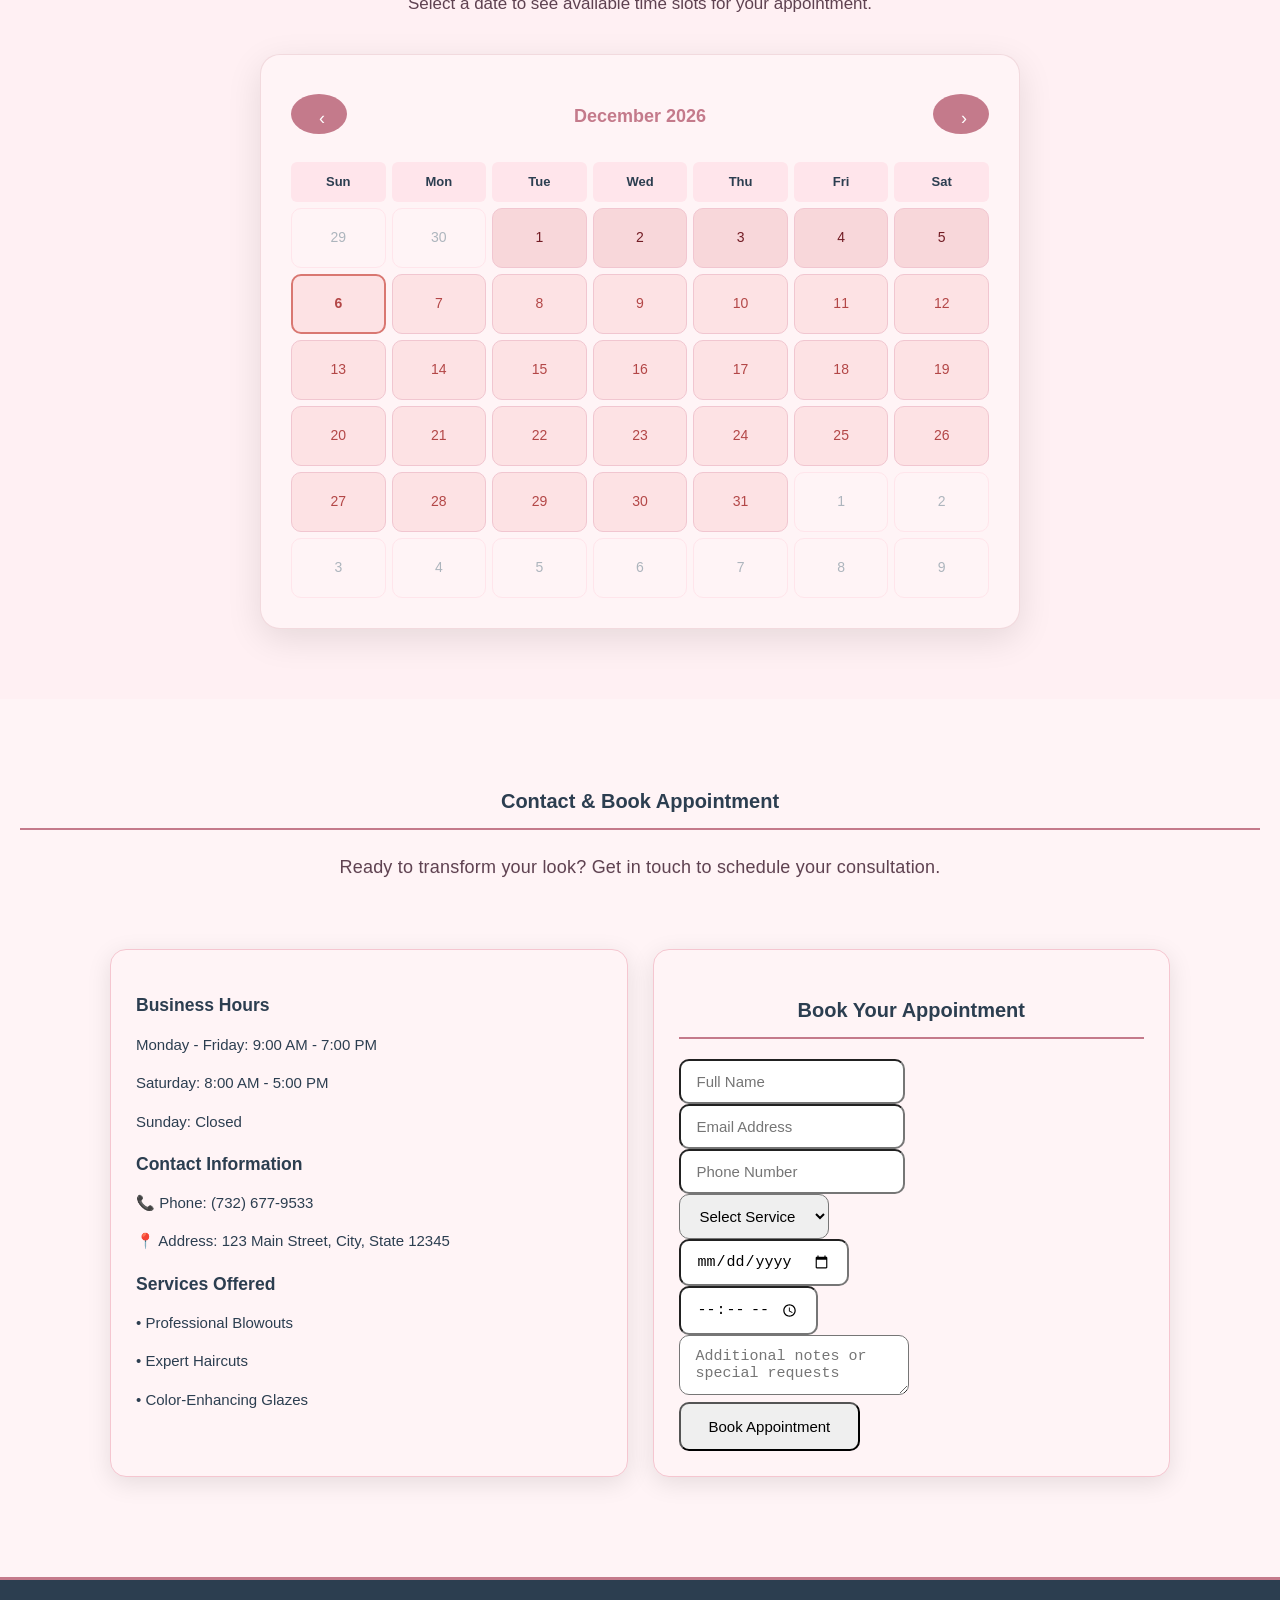
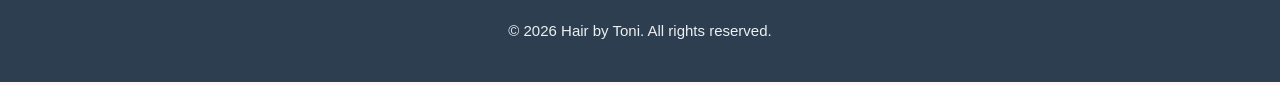
==== commit ec4c9959: "Remove domain reference from contact information" ====
--- a/index.html
+++ b/index.html
@@ -199,7 +199,6 @@
       <div class="info-section">
         <h3>Contact Information</h3>
         <p>📞 Phone: (732) 677-9533</p>
-        <p>✉️ Email: info@hairbytoni.com</p>
         <p>📍 Address: 123 Main Street, City, State 12345</p>
       </div>
 
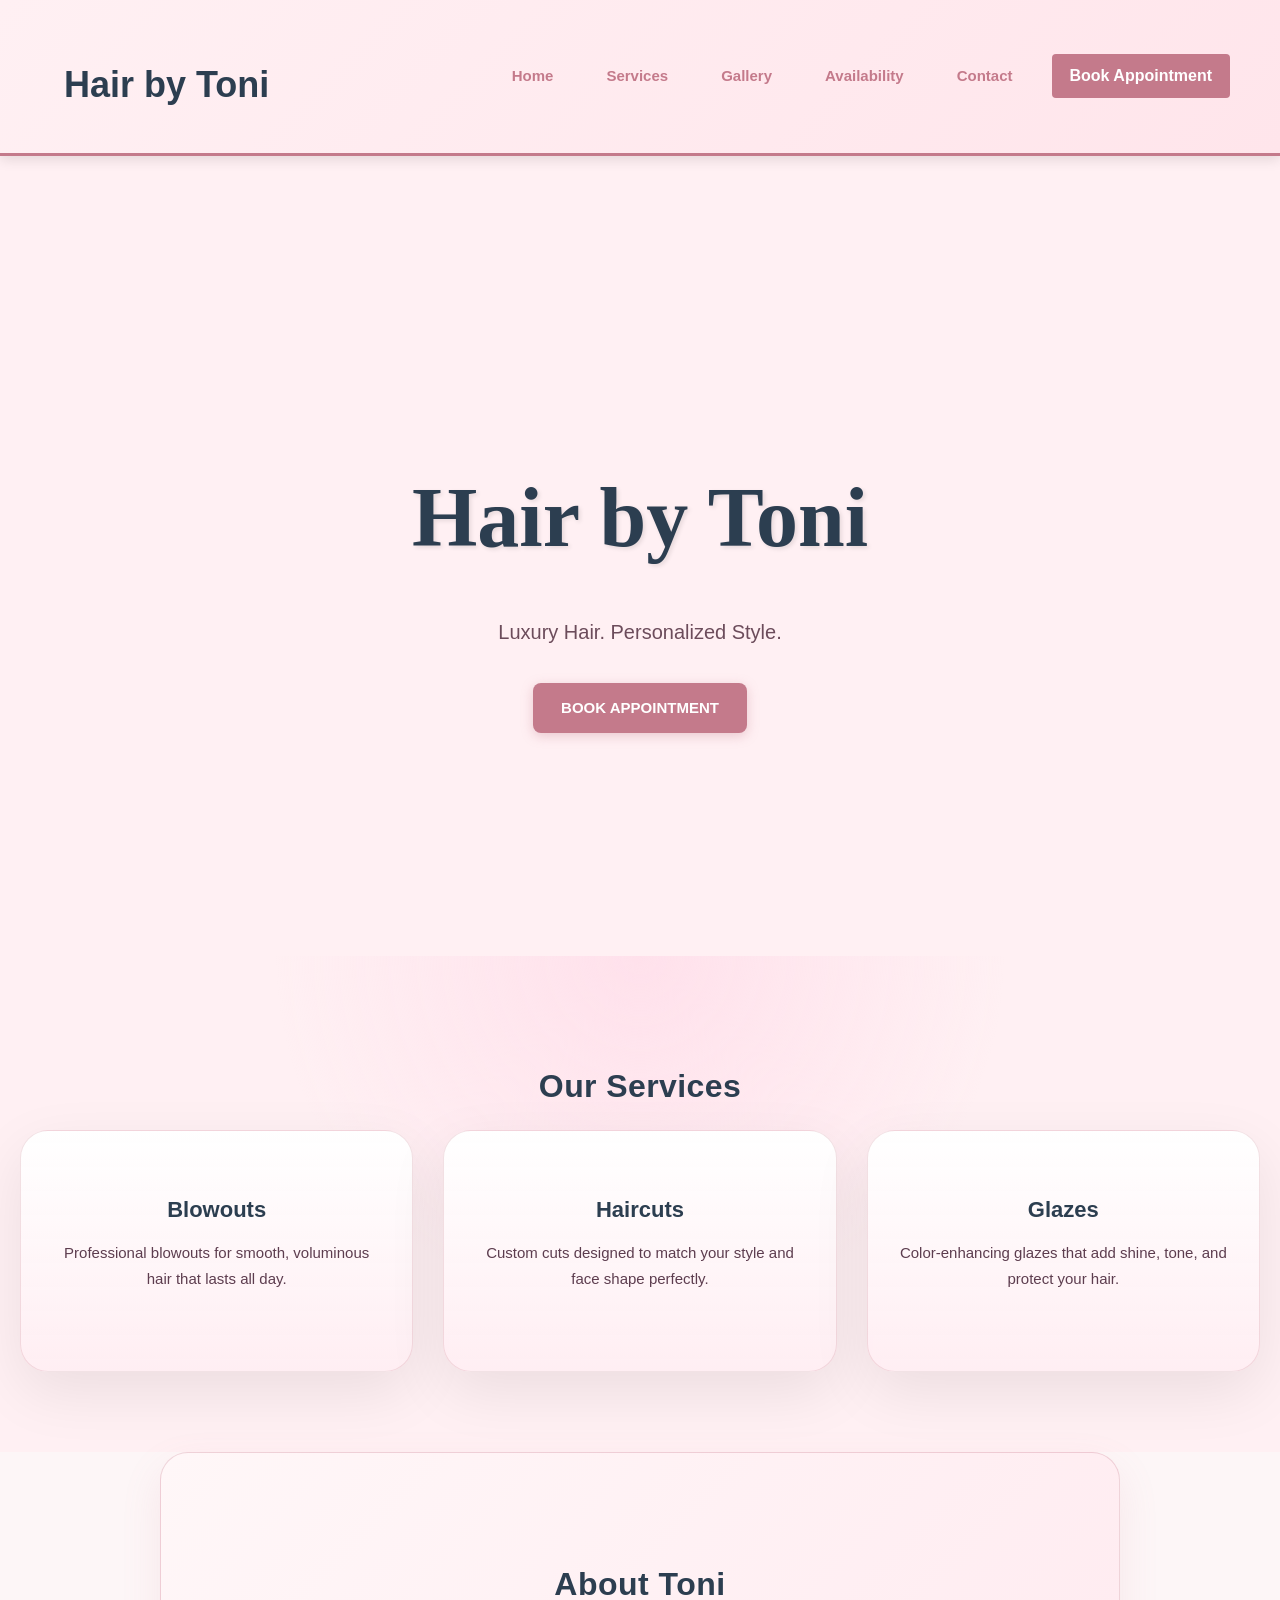
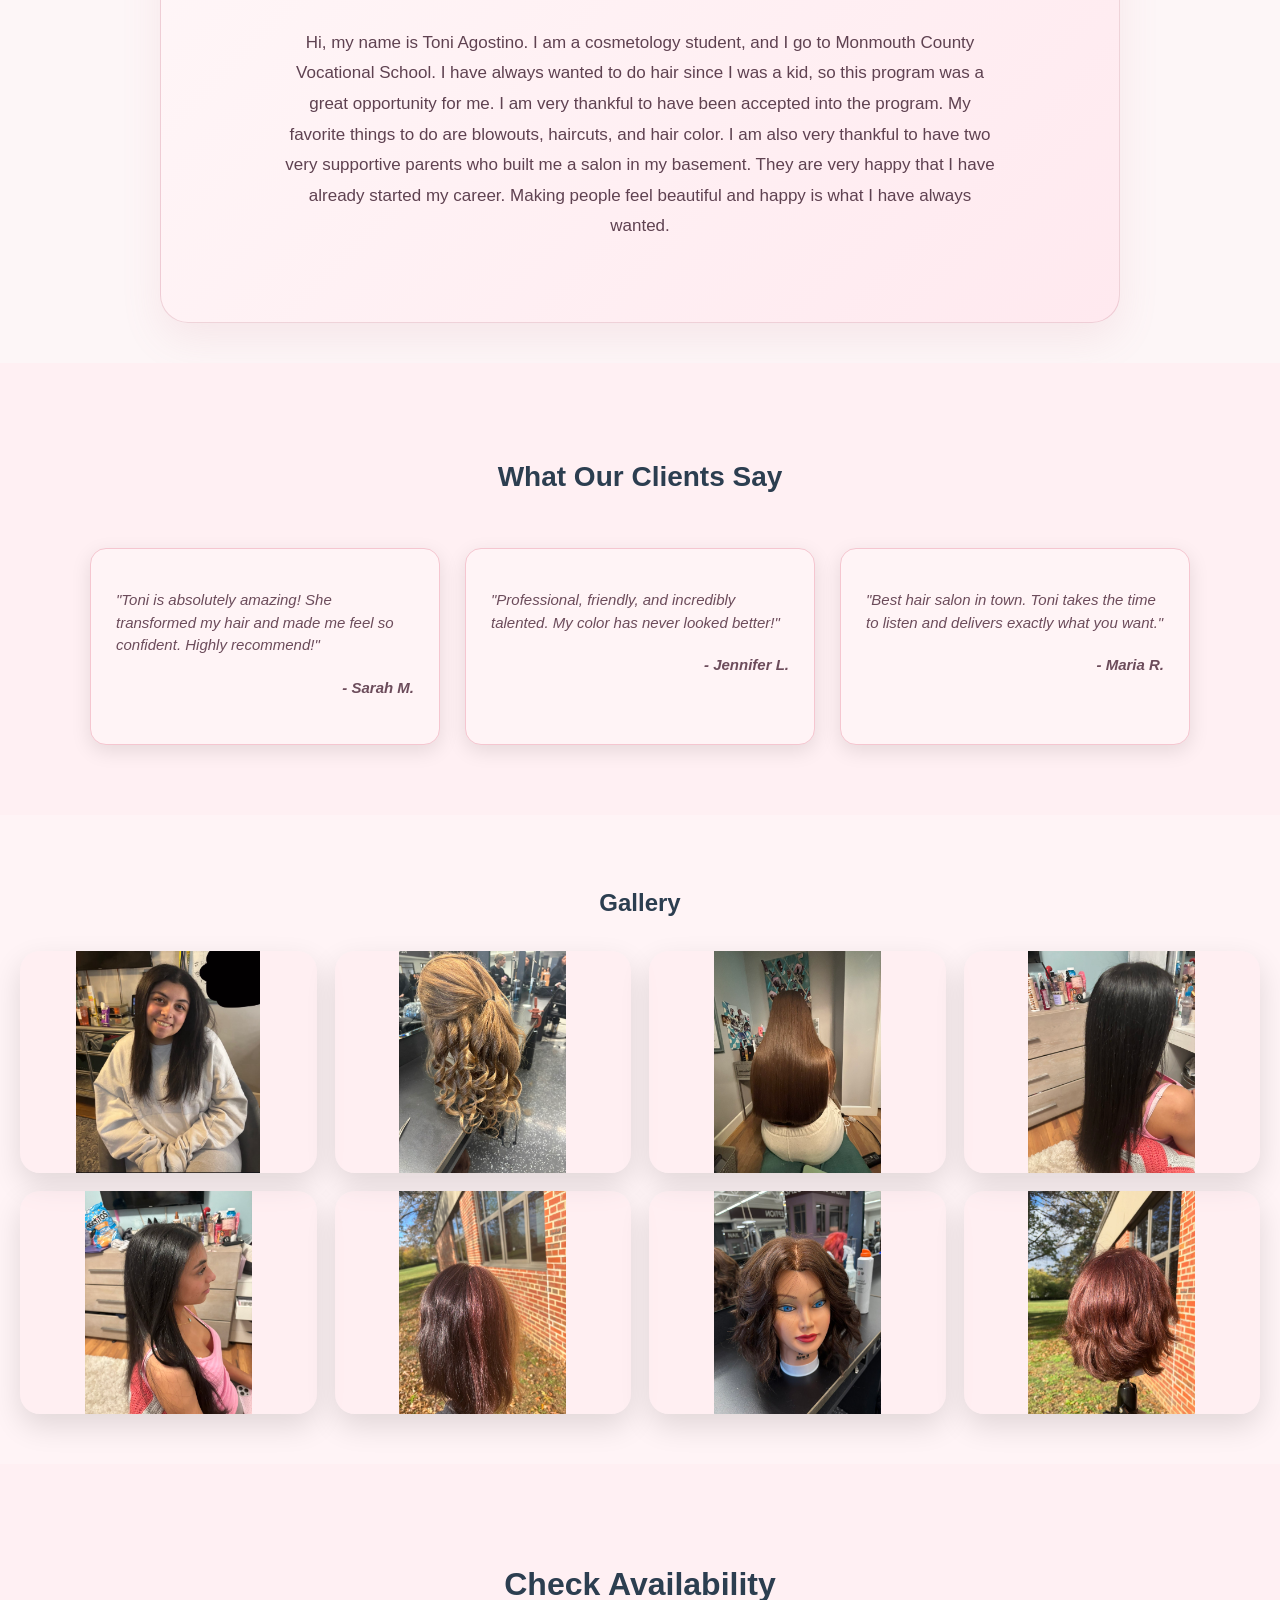
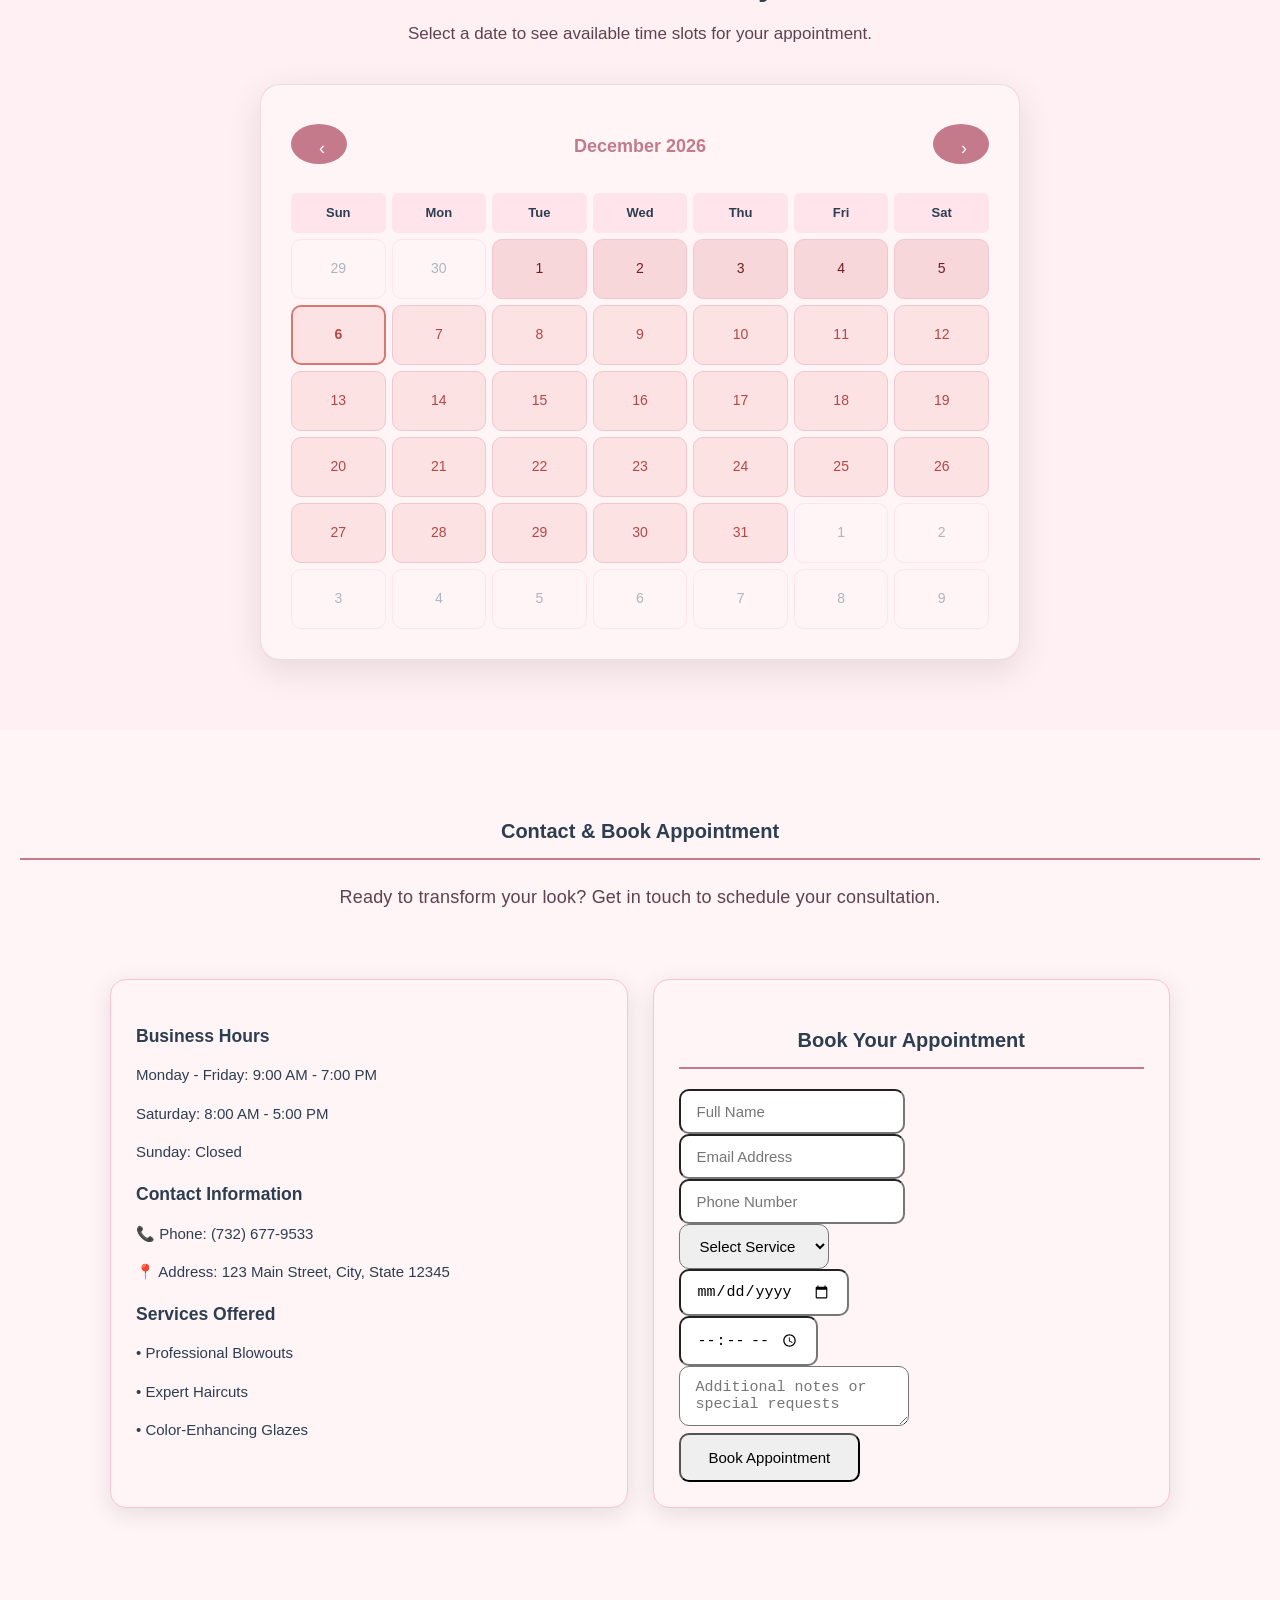
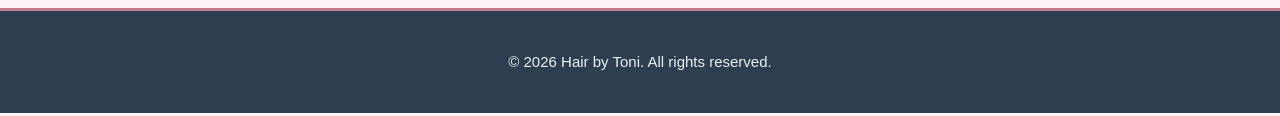
==== commit 521711ae: "Refactor "About Toni" section for clarity and grammar improvements" ====
--- a/index.html
+++ b/index.html
@@ -62,7 +62,9 @@
 <section class="about">
   <h2> About Toni</h2>
   <p>
-    hi my name is toni agostino. I am a cosmetology student. I go to monmouth county vocational school. I have always wanted to do hair since i was a kid. This program was a great opportunity for me. I was very thankful to be accepted into the program. My favorite things to do is blow outs, haircuts, and hair color. i’m also very thankful to have two very supportive parents who built me a salon in my basement. They are very happy that i have started my career already. Making people feel beauty and happy is want i always wanted.
+    Hi, my name is Toni Agostino. I am a cosmetology student, and I go to Monmouth County Vocational School. I have always wanted to do hair since I was a kid, so this program was a great opportunity for me. I am very thankful to have been accepted into the program.
+
+My favorite things to do are blowouts, haircuts, and hair color. I am also very thankful to have two very supportive parents who built me a salon in my basement. They are very happy that I have already started my career. Making people feel beautiful and happy is what I have always wanted.
 
   </p>
 </section>
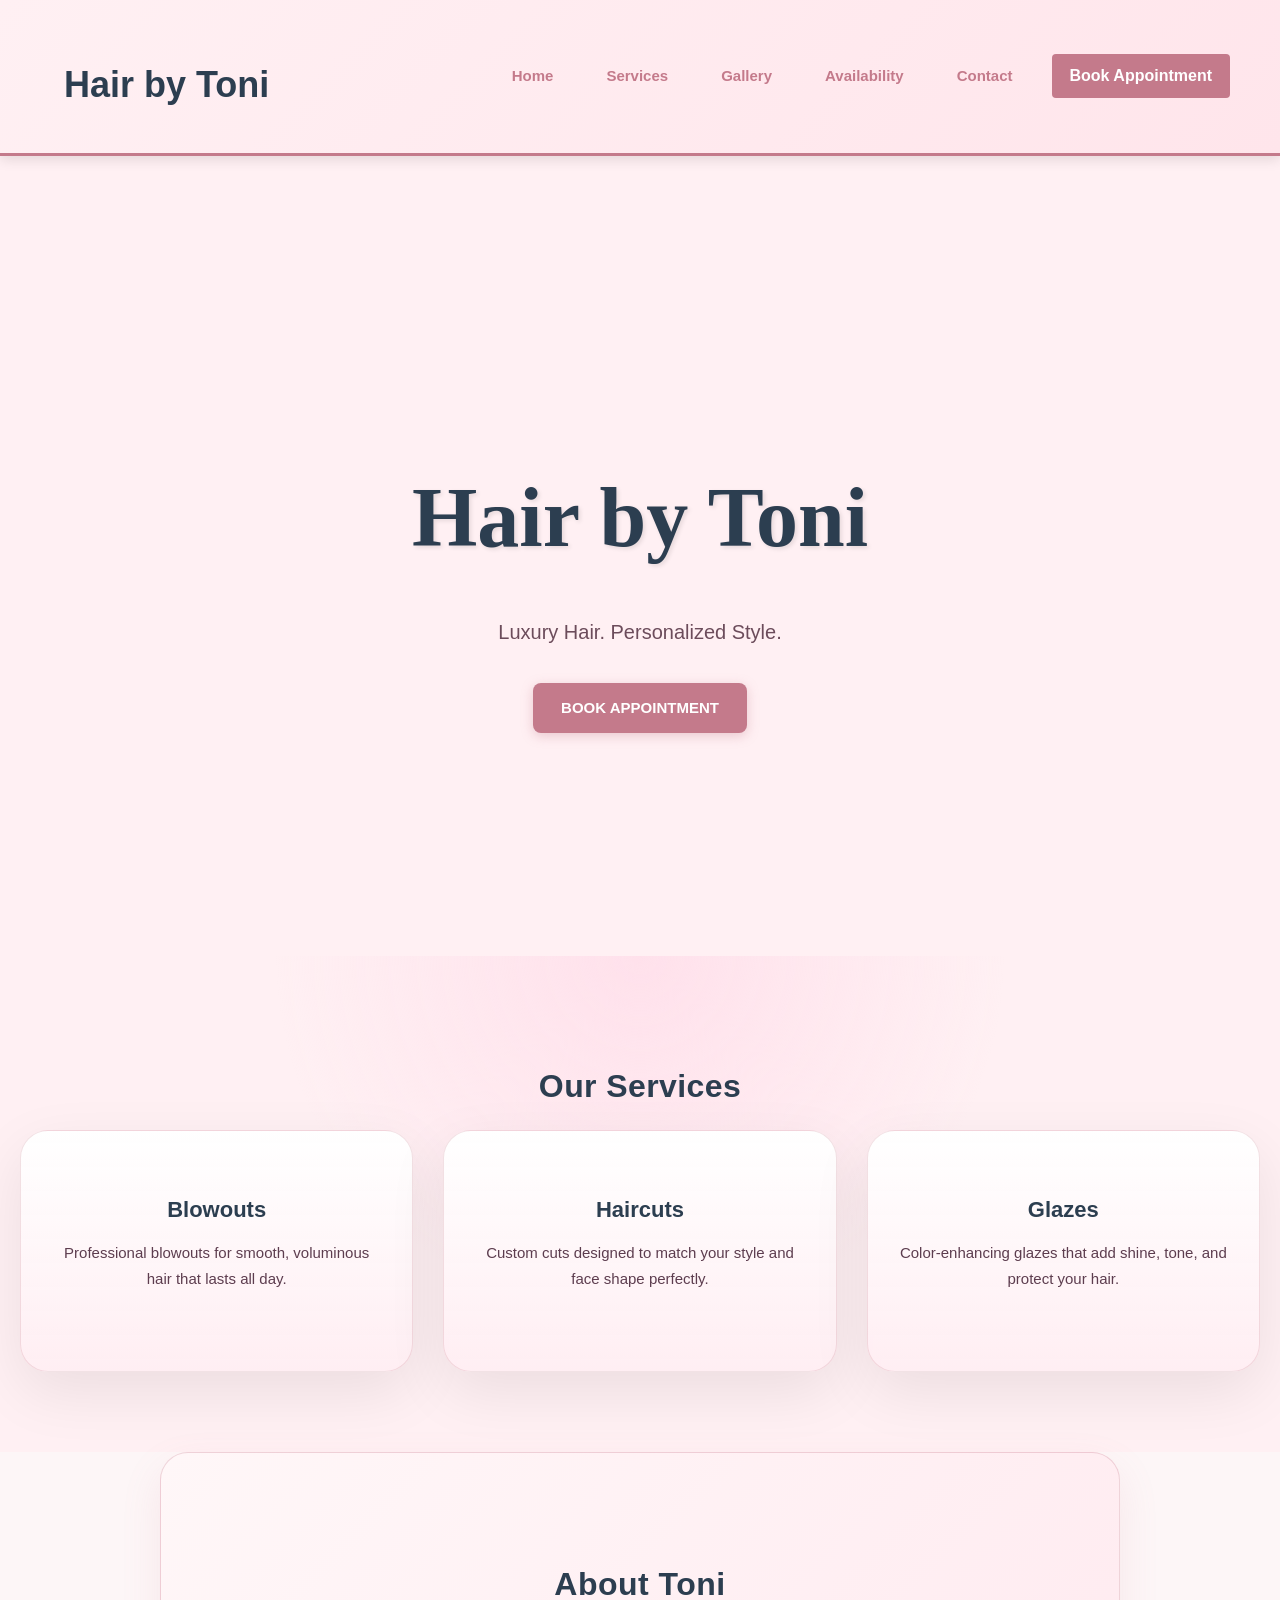
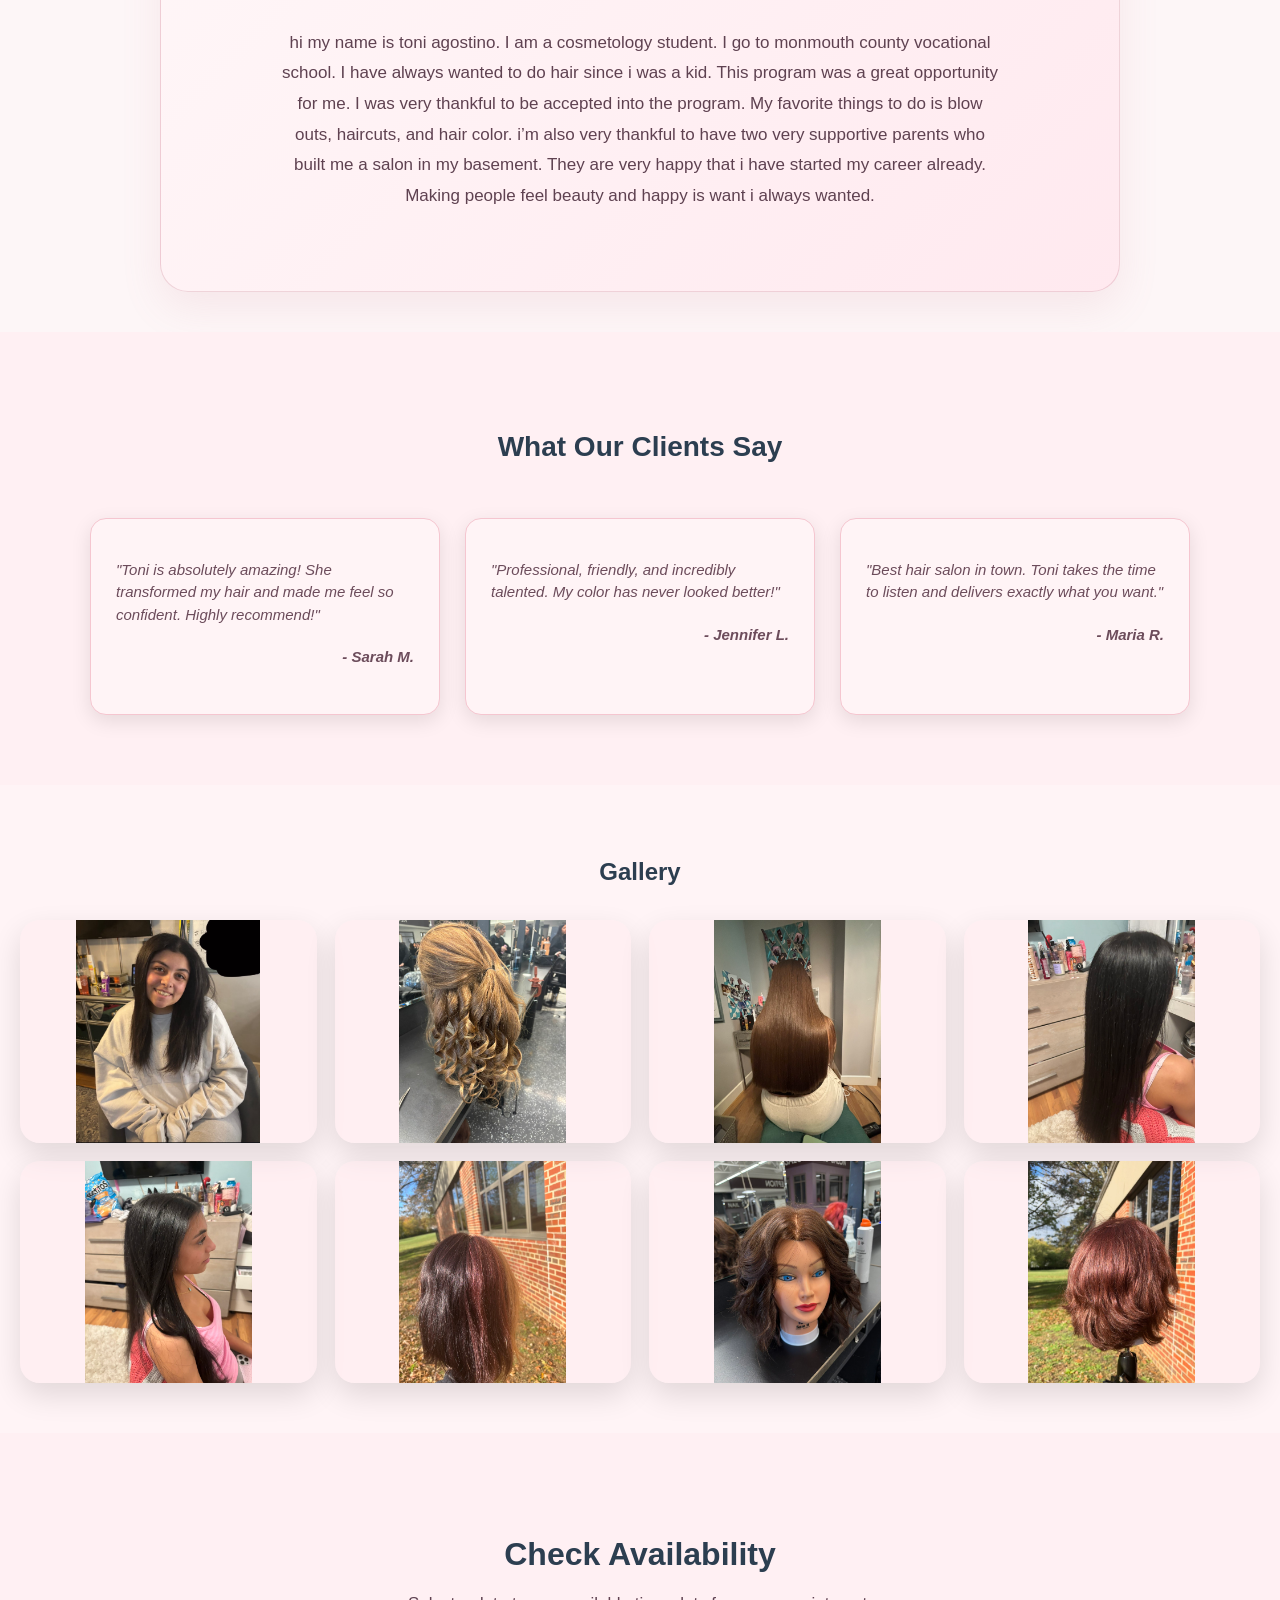
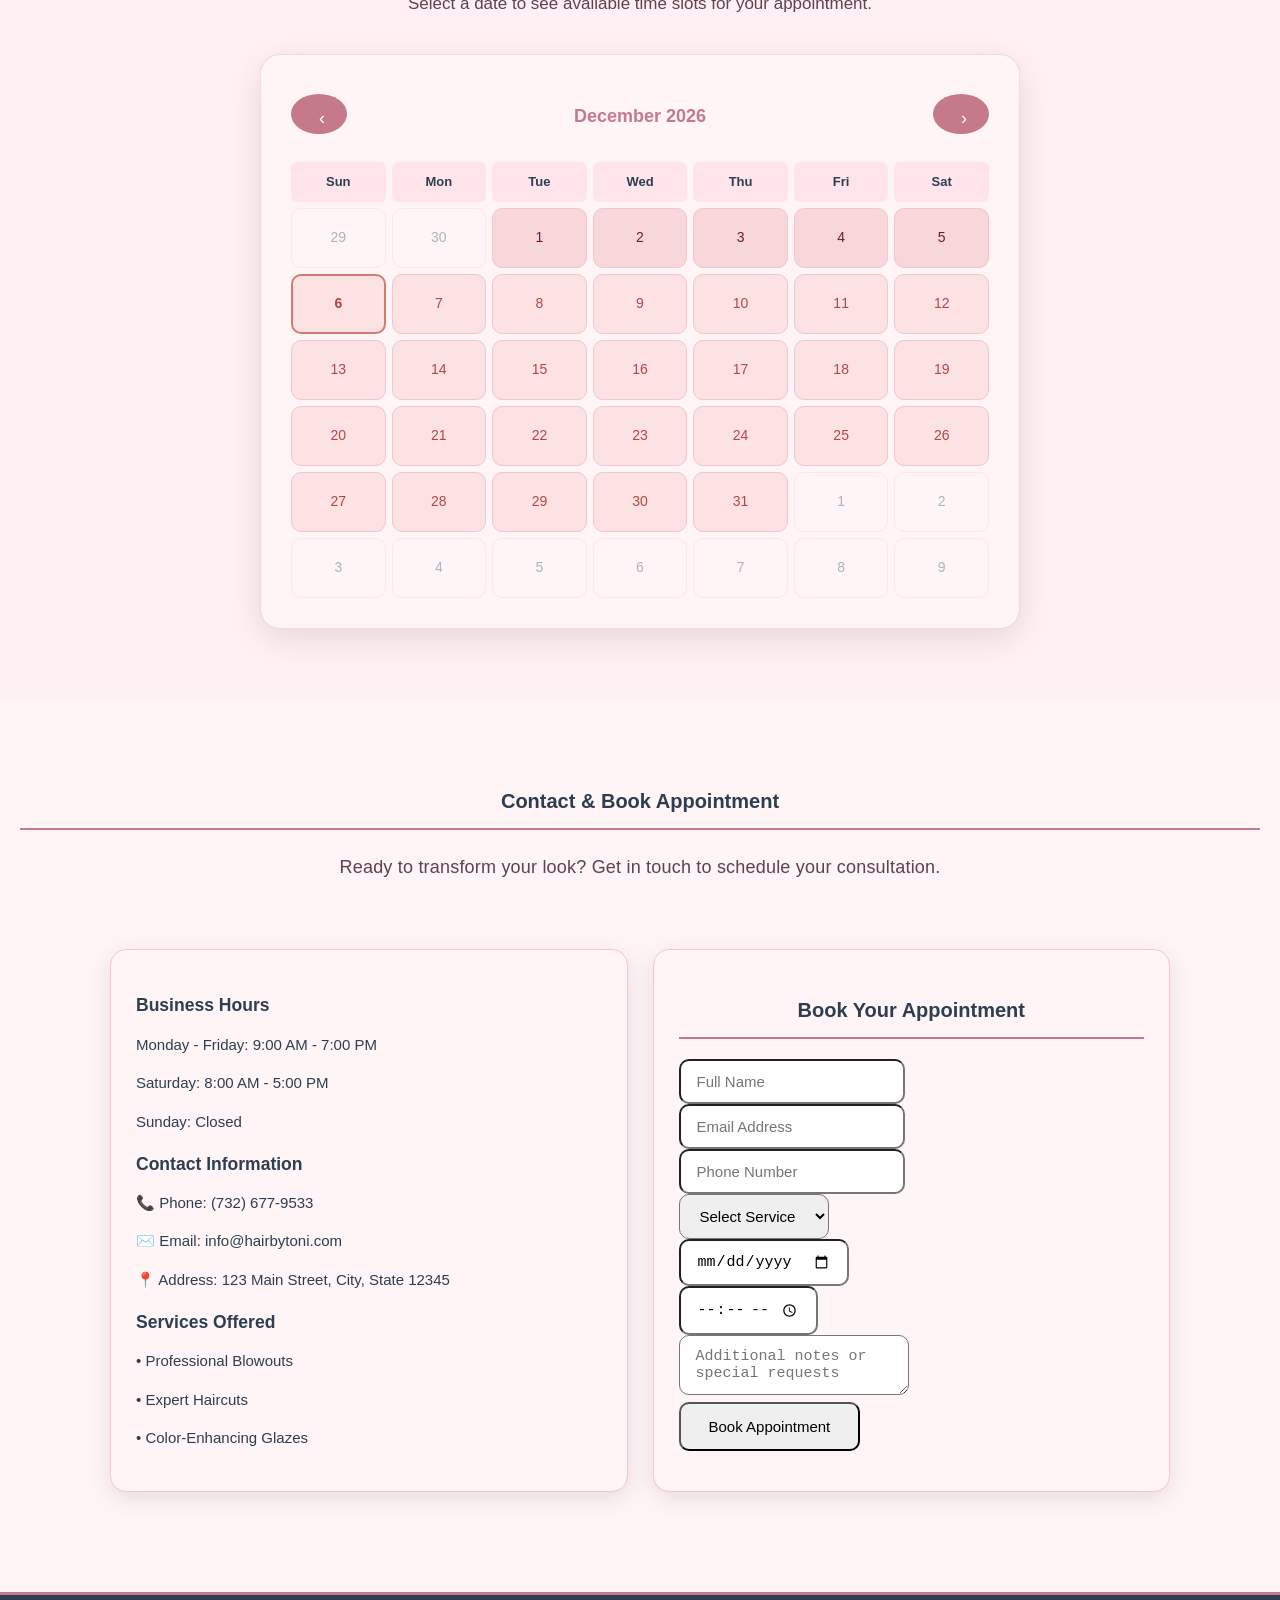
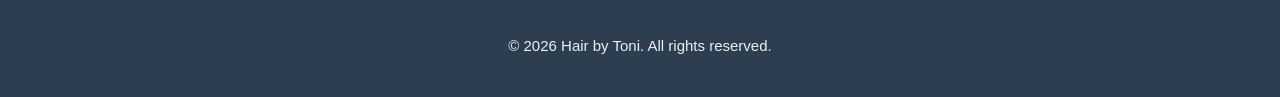
==== commit 2d698f16: "yes" ====
--- a/index.html
+++ b/index.html
@@ -62,9 +62,7 @@
 <section class="about">
   <h2> About Toni</h2>
   <p>
-    Hi, my name is Toni Agostino. I am a cosmetology student, and I go to Monmouth County Vocational School. I have always wanted to do hair since I was a kid, so this program was a great opportunity for me. I am very thankful to have been accepted into the program.
-
-My favorite things to do are blowouts, haircuts, and hair color. I am also very thankful to have two very supportive parents who built me a salon in my basement. They are very happy that I have already started my career. Making people feel beautiful and happy is what I have always wanted.
+    hi my name is toni agostino. I am a cosmetology student. I go to monmouth county vocational school. I have always wanted to do hair since i was a kid. This program was a great opportunity for me. I was very thankful to be accepted into the program. My favorite things to do is blow outs, haircuts, and hair color. i’m also very thankful to have two very supportive parents who built me a salon in my basement. They are very happy that i have started my career already. Making people feel beauty and happy is want i always wanted.
 
   </p>
 </section>
@@ -201,6 +199,7 @@
       <div class="info-section">
         <h3>Contact Information</h3>
         <p>📞 Phone: (732) 677-9533</p>
+        <p>✉️ Email: info@hairbytoni.com</p>
         <p>📍 Address: 123 Main Street, City, State 12345</p>
       </div>
 
--- a/style.css
+++ b/style.css
@@ -876,4 +876,161 @@
     grid-template-columns:1fr;
     gap:20px;
   }
+  /* ===================== GLOBAL FORM STYLING ===================== */
+
+.contact-container {
+  display: flex;
+  gap: 40px;
+  flex-wrap: wrap;
+  align-items: stretch;
+}
+
+.booking-form,
+.contact-info {
+  flex: 1;
+  min-width: 300px;
+  background: #fff;
+  border-radius: 12px;
+  padding: 30px;
+  box-shadow: 0 6px 18px rgba(0,0,0,0.08);
+}
+
+/* Headings spacing */
+.booking-form h3,
+.contact-info h3 {
+  margin-bottom: 15px;
+}
+
+/* ===================== REVIEW FORM LAYOUT ===================== */
+
+#reviews form {
+  display: flex;
+  flex-direction: column;
+  gap: 18px;
+}
+
+/* Two-column rows */
+.form-row {
+  display: flex;
+  gap: 20px;
+}
+
+/* Field groups */
+.form-group {
+  flex: 1;
+  display: flex;
+  flex-direction: column;
+  gap: 6px;
+}
+
+.full-width {
+  width: 100%;
+}
+
+/* Labels */
+.form-group label {
+  font-size: 14px;
+  font-weight: 600;
+}
+
+/* Input wrapper */
+.input-icon {
+  position: relative;
+  display: flex;
+  align-items: center;
+}
+
+/* Icons */
+.input-icon span {
+  position: absolute;
+  left: 12px;
+  font-size: 16px;
+  opacity: 0.7;
+}
+
+/* Inputs */
+.input-icon input,
+.input-icon select,
+.input-icon textarea {
+  width: 100%;
+  padding: 12px 12px 12px 40px;
+  border-radius: 8px;
+  border: 1px solid #ccc;
+  font-size: 14px;
+  outline: none;
+  transition: 0.2s ease;
+}
+
+/* Textarea */
+.input-icon textarea {
+  min-height: 120px;
+  resize: vertical;
+}
+
+/* Focus effect */
+.input-icon input:focus,
+.input-icon select:focus,
+.input-icon textarea:focus {
+  border-color: #333;
+  box-shadow: 0 0 0 2px rgba(0,0,0,0.05);
+}
+
+/* ===================== BUTTONS ===================== */
+
+.hero-btn {
+  padding: 12px;
+  border: none;
+  border-radius: 8px;
+  cursor: pointer;
+  font-weight: 600;
+  background: #111;
+  color: #fff;
+  transition: 0.3s ease;
+}
+
+.hero-btn:hover {
+  background: #333;
+}
+
+/* ===================== TESTIMONIAL CARDS ===================== */
+
+.testimonial-grid {
+  display: grid;
+  gap: 20px;
+}
+
+.testimonial {
+  background: #fff;
+  padding: 20px;
+  border-radius: 10px;
+  box-shadow: 0 4px 12px rgba(0,0,0,0.08);
+}
+
+.testimonial p {
+  margin-bottom: 8px;
+  line-height: 1.5;
+}
+
+.client-name {
+  font-size: 14px;
+  opacity: 0.7;
+}
+
+/* ===================== RESPONSIVE ===================== */
+
+@media (max-width: 768px) {
+  .contact-container {
+    flex-direction: column;
+  }
+
+  .form-row {
+    flex-direction: column;
+  }
+
+  .booking-form,
+  .contact-info {
+    padding: 20px;
+  }
+}
+
 }
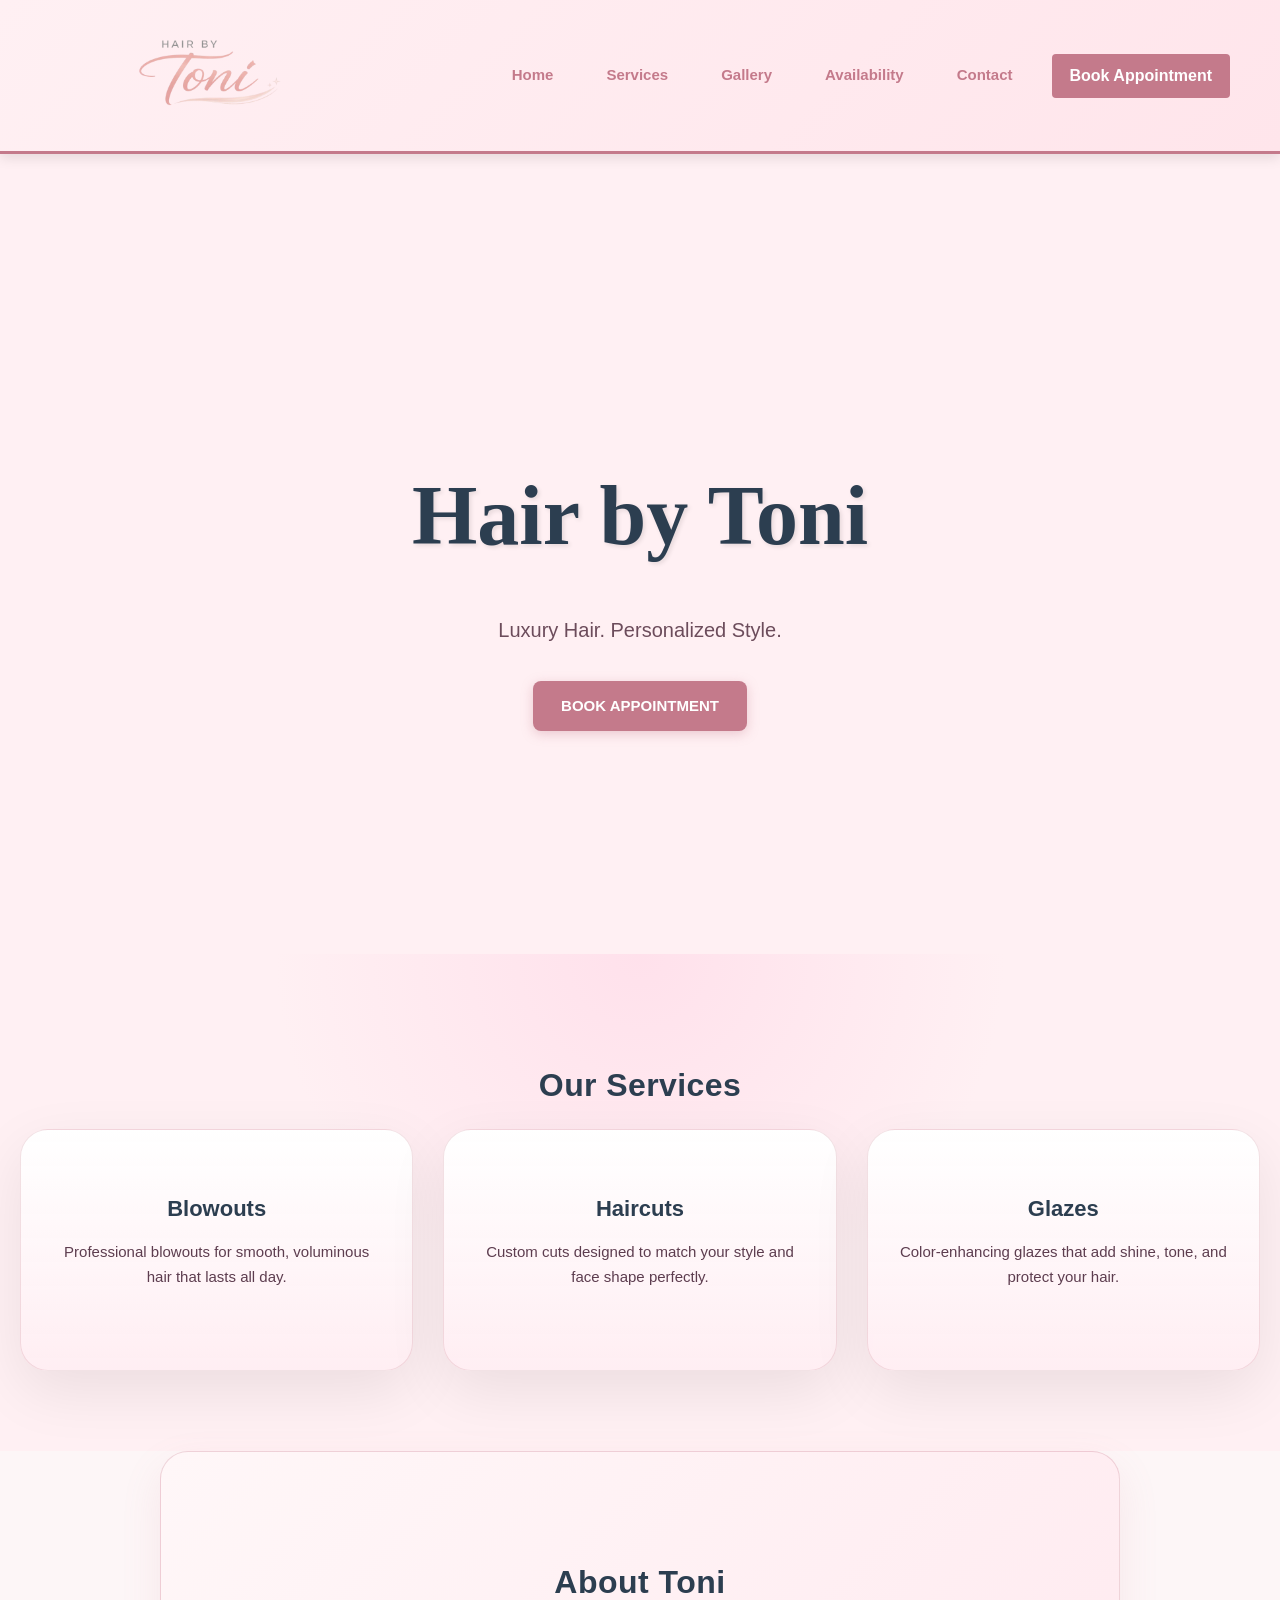
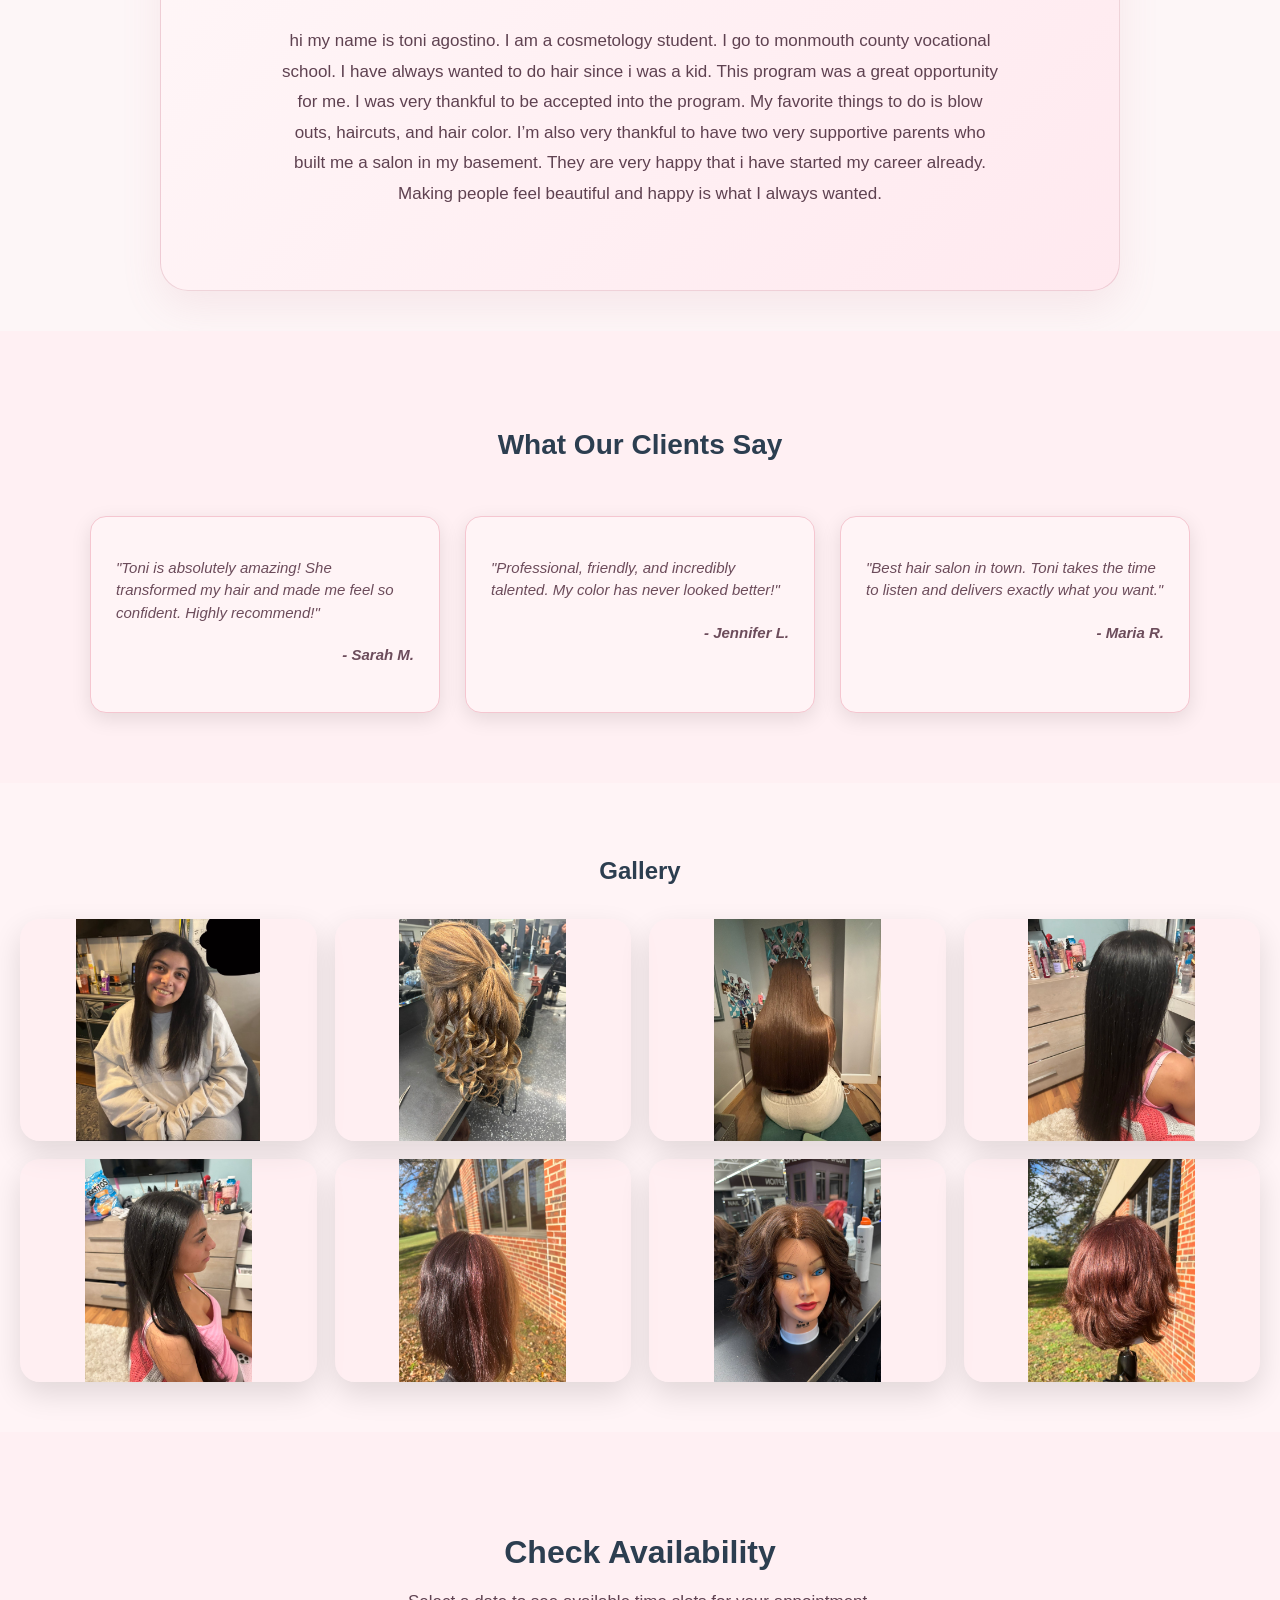
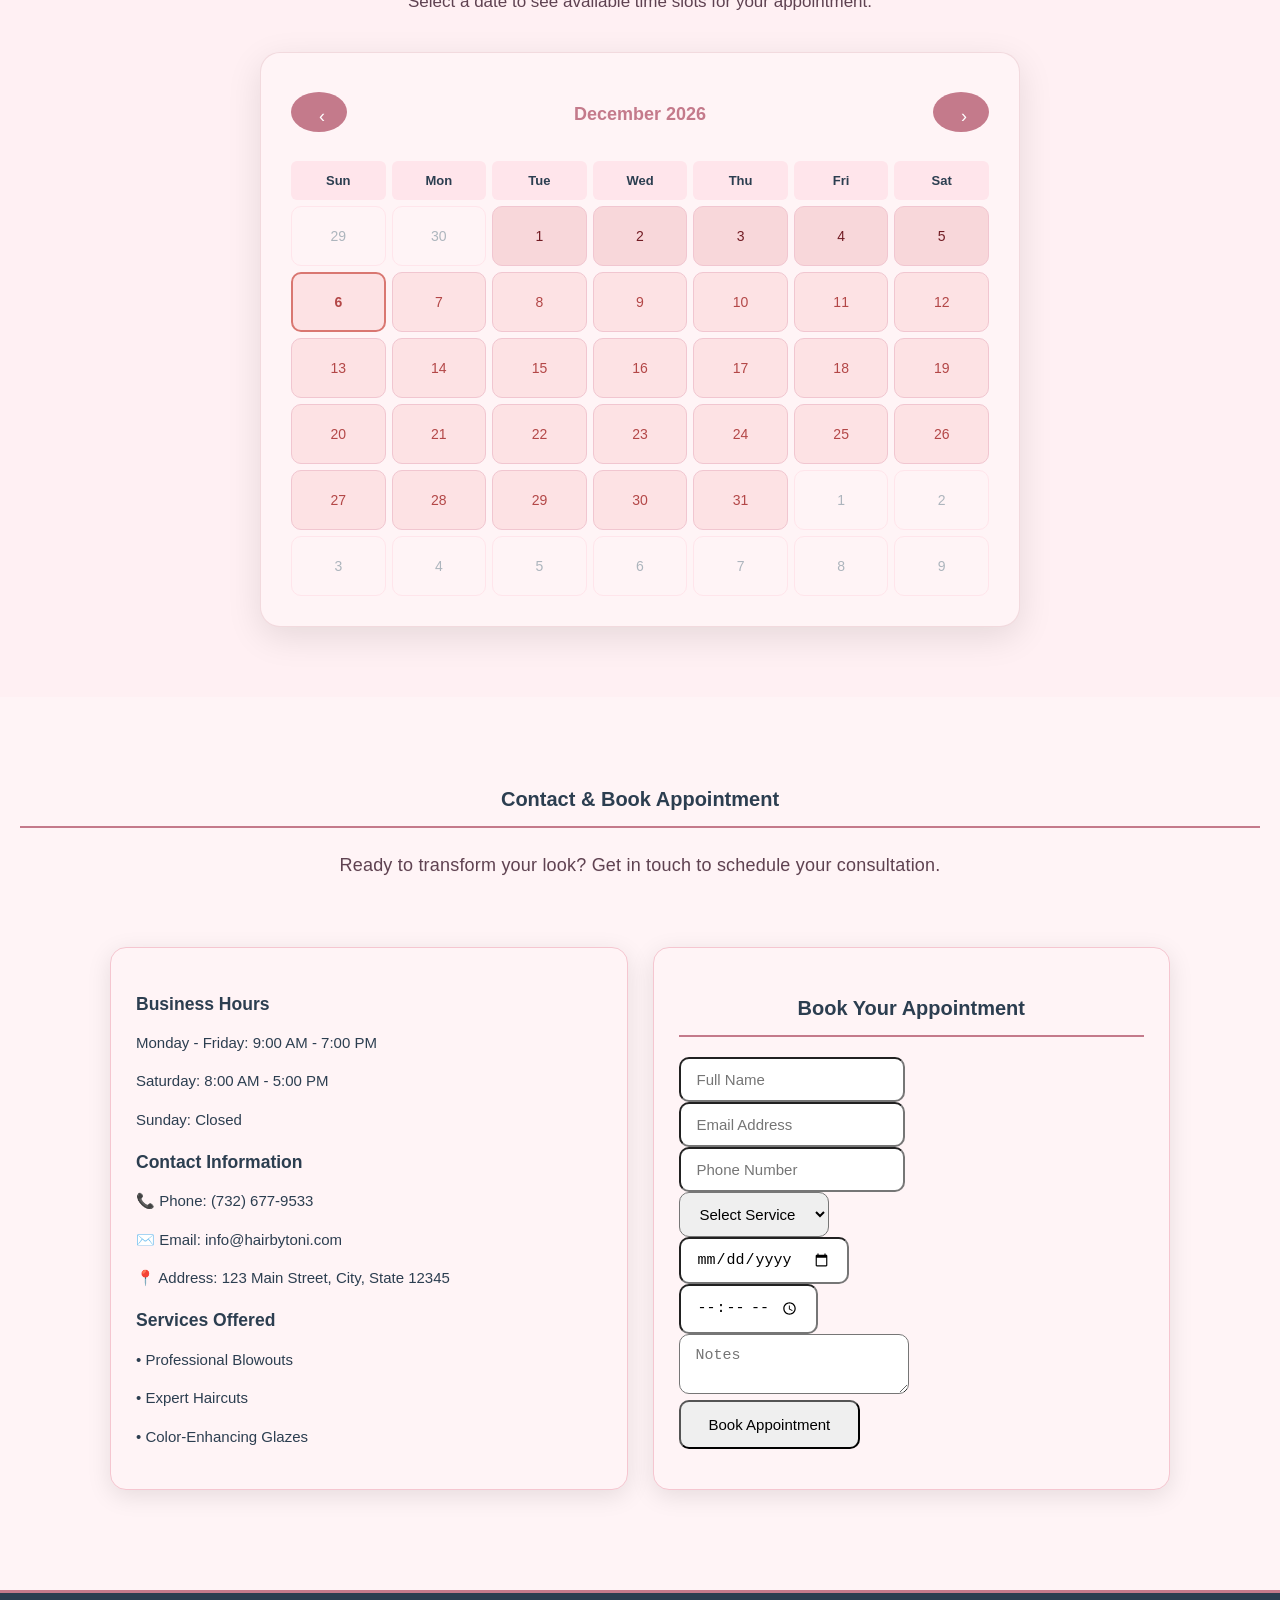
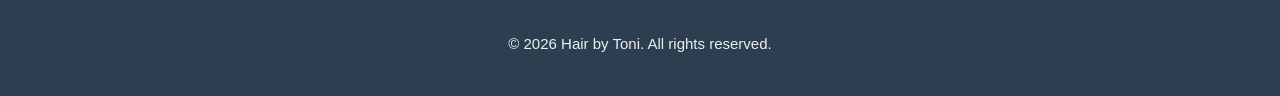
==== commit e7377e91: "goof" ====
--- a/index.html
+++ b/index.html
@@ -6,12 +6,26 @@
 <title>Hair by Toni</title>
 <link rel="stylesheet" href="style.css">
 <link rel="icon" type="image/svg+xml" href="favicon.svg">
+
+<!-- smooth scroll only -->
+<style>
+html {
+  scroll-behavior: smooth;
+}
+</style>
+
 </head>
 
 <body>
 
 <nav>
-  <a href="#home"><h2>Hair by Toni</h2></a>
+
+  <!-- ✅ BIGGER LOGO ONLY CHANGE -->
+  <a href="#home" class="logo">
+    <img src="imgs/hair_by_toni_logo_cropped-removebg-preview.png"
+         alt="Hair by Toni Logo"
+         style="height:95px; width:auto; display:block;">
+  </a>
 
   <div class="nav-container">
     <ul>
@@ -30,6 +44,7 @@
     <span></span>
     <span></span>
   </div>
+
 </nav>
 
 <header id="home" class="hero">
@@ -60,16 +75,20 @@
 </section>
 
 <section class="about">
-  <h2> About Toni</h2>
+  <h2>About Toni</h2>
   <p>
-    hi my name is toni agostino. I am a cosmetology student. I go to monmouth county vocational school. I have always wanted to do hair since i was a kid. This program was a great opportunity for me. I was very thankful to be accepted into the program. My favorite things to do is blow outs, haircuts, and hair color. i’m also very thankful to have two very supportive parents who built me a salon in my basement. They are very happy that i have started my career already. Making people feel beauty and happy is want i always wanted.
-
+    hi my name is toni agostino. I am a cosmetology student. I go to monmouth county vocational school.
+    I have always wanted to do hair since i was a kid. This program was a great opportunity for me.
+    I was very thankful to be accepted into the program. My favorite things to do is blow outs,
+    haircuts, and hair color. I’m also very thankful to have two very supportive parents who built me a salon in my basement.
+    They are very happy that i have started my career already. Making people feel beautiful and happy is what I always wanted.
   </p>
 </section>
 
 <section class="testimonials">
   <h2>What Our Clients Say</h2>
   <div class="testimonial-grid">
+
     <div class="testimonial">
       <p>"Toni is absolutely amazing! She transformed my hair and made me feel so confident. Highly recommend!"</p>
       <p class="client-name">- Sarah M.</p>
@@ -84,37 +103,22 @@
       <p>"Best hair salon in town. Toni takes the time to listen and delivers exactly what you want."</p>
       <p class="client-name">- Maria R.</p>
     </div>
-  </div>
-</section>
-
+
+  </div>
+</section>
 
 <section id="gallery" class="gallery">
   <h2>Gallery</h2>
+
   <div class="gallery-grid">
-    <div class="gallery-item">
-      <img src="imgs/bella1.jpeg" alt="Hair Styling 1">
-    </div>
-    <div class="gallery-item">
-      <img src="imgs/curly.jpeg" alt="Hair Styling 2">
-    </div>
-    <div class="gallery-item">
-      <img src="imgs/sadie.jpeg" alt="Hair Styling 3">
-    </div>
-    <div class="gallery-item">
-      <img src="imgs/nessy2.jpeg" alt="Hair Styling 4">
-    </div>
-    <div class="gallery-item">
-      <img src="imgs/nessy3.jpeg" alt="Hair Styling 5">
-    </div>
-    <div class="gallery-item">
-      <img src="imgs/red-hair.jpeg" alt="Hair Styling 6">
-    </div>
-    <div class="gallery-item">
-      <img src="imgs/creepy.jpeg" alt="Hair Styling 7">
-    </div>
-    <div class="gallery-item">
-      <img src="imgs/short-red.jpeg" alt="Hair Styling 8">
-    </div>
+    <div class="gallery-item"><img src="imgs/bella1.jpeg" alt=""></div>
+    <div class="gallery-item"><img src="imgs/curly.jpeg" alt=""></div>
+    <div class="gallery-item"><img src="imgs/sadie.jpeg" alt=""></div>
+    <div class="gallery-item"><img src="imgs/nessy2.jpeg" alt=""></div>
+    <div class="gallery-item"><img src="imgs/nessy3.jpeg" alt=""></div>
+    <div class="gallery-item"><img src="imgs/red-hair.jpeg" alt=""></div>
+    <div class="gallery-item"><img src="imgs/creepy.jpeg" alt=""></div>
+    <div class="gallery-item"><img src="imgs/short-red.jpeg" alt=""></div>
   </div>
 </section>
 
@@ -172,8 +176,12 @@
             <span class="detail-value">Hair Appointment</span>
           </div>
         </div>
-        <p class="confirm-message">Are you sure you want to book this appointment? We'll send you a confirmation email once we review your request.</p>
-      </div>
+
+        <p class="confirm-message">
+          Are you sure you want to book this appointment? We'll send you a confirmation email once we review your request.
+        </p>
+      </div>
+
       <div class="confirm-actions">
         <button class="btn-cancel" id="confirmCancel">Cancel</button>
         <button class="btn-confirm" id="confirmBook">Book Appointment</button>
@@ -215,45 +223,36 @@
       <h3>Book Your Appointment</h3>
 
       <form id="contactForm">
+        <div class="form-group"><input type="text" placeholder="Full Name" required></div>
+        <div class="form-group"><input type="email" placeholder="Email Address" required></div>
+        <div class="form-group"><input type="tel" placeholder="Phone Number" required></div>
         <div class="form-group">
-          <input type="text" id="name" placeholder="Full Name" required>
-        </div>
-
-        <div class="form-group">
-          <input type="email" id="email" placeholder="Email Address" required>
-        </div>
-
-        <div class="form-group">
-          <input type="tel" id="phone" placeholder="Phone Number" required>
-        </div>
-
-        <div class="form-group">
-          <select id="service" required>
+          <select required>
             <option value="">Select Service</option>
-            <option value="blowout">Blowout</option>
-            <option value="haircut">Haircut</option>
-            <option value="glaze">Glaze</option>
+            <option>Blowout</option>
+            <option>Haircut</option>
+            <option>Glaze</option>
           </select>
         </div>
-
-        <div class="form-group">
-          <input type="date" id="date" required>
-        </div>
-
-        <div class="form-group">
-          <input type="time" id="time" placeholder="Preferred Time" required>
-        </div>
-
-        <div class="form-group">
-          <textarea id="message" placeholder="Additional notes or special requests"></textarea>
-        </div>
+        <div class="form-group"><input type="date" required></div>
+        <div class="form-group"><input type="time" required></div>
+        <div class="form-group"><textarea placeholder="Notes"></textarea></div>
 
         <button type="submit">Book Appointment</button>
       </form>
     </div>
-  </div>
-</section>
+
+  </div>
+</section>
+
 <button id="backToTop">↑</button>
+
+<footer>
+  <p>&copy; 2026 Hair by Toni. All rights reserved.</p>
+</footer>
+
+<script src="script.js"></script>
+
 <script>
 const btn = document.getElementById("backToTop");
 
@@ -265,11 +264,6 @@
   window.scrollTo({top:0, behavior:"smooth"});
 };
 </script>
-<footer>
-  <p>&copy; 2026 Hair by Toni. All rights reserved.</p>
-</footer>
-
-<script src="script.js"></script>
 
 </body>
 </html>
--- a/style.css
+++ b/style.css
@@ -1032,5 +1032,89 @@
     padding: 20px;
   }
 }
-
+.gallery {
+  padding: 60px 20px;
+  text-align: center;
+}
+
+.gallery h2 {
+  font-size: 32px;
+  margin-bottom: 25px;
+  letter-spacing: 1px;
+}
+
+/* GRID LAYOUT */
+.gallery-grid {
+  display: grid;
+  grid-template-columns: repeat(auto-fit, minmax(220px, 1fr));
+  gap: 20px;
+  padding: 10px;
+  max-width: 1100px;
+  margin: auto;
+}
+
+/* IMAGE CARD */
+.gallery-item {
+  position: relative;
+  overflow: hidden;
+  border-radius: 18px;
+  background: #fff;
+  box-shadow: 0 10px 25px rgba(0,0,0,0.12);
+  cursor: pointer;
+  transition: transform 0.3s ease, box-shadow 0.3s ease;
+}
+
+/* IMAGE */
+.gallery-item img {
+  width: 100%;
+  height: 260px;
+  object-fit: cover;
+  display: block;
+  transition: transform 0.5s ease;
+}
+
+/* HOVER EFFECT */
+.gallery-item:hover {
+  transform: translateY(-6px);
+  box-shadow: 0 18px 40px rgba(0,0,0,0.18);
+}
+
+.gallery-item:hover img {
+  transform: scale(1.08);
+  filter: brightness(0.85);
+}
+
+/* OVERLAY EFFECT */
+.gallery-item::after {
+  content: "";
+  position: absolute;
+  inset: 0;
+  background: linear-gradient(
+    to bottom,
+    rgba(0,0,0,0) 40%,
+    rgba(0,0,0,0.5)
+  );
+  opacity: 0;
+  transition: opacity 0.3s ease;
+}
+
+.gallery-item:hover::after {
+  opacity: 1;
+}
+
+/* OPTIONAL CAPTION (if you want later) */
+.gallery-caption {
+  position: absolute;
+  bottom: 12px;
+  left: 12px;
+  color: white;
+  font-size: 14px;
+  font-weight: 500;
+  opacity: 0;
+  transition: 0.3s ease;
+}
+
+.gallery-item:hover .gallery-caption {
+  opacity: 1;
+}
 }
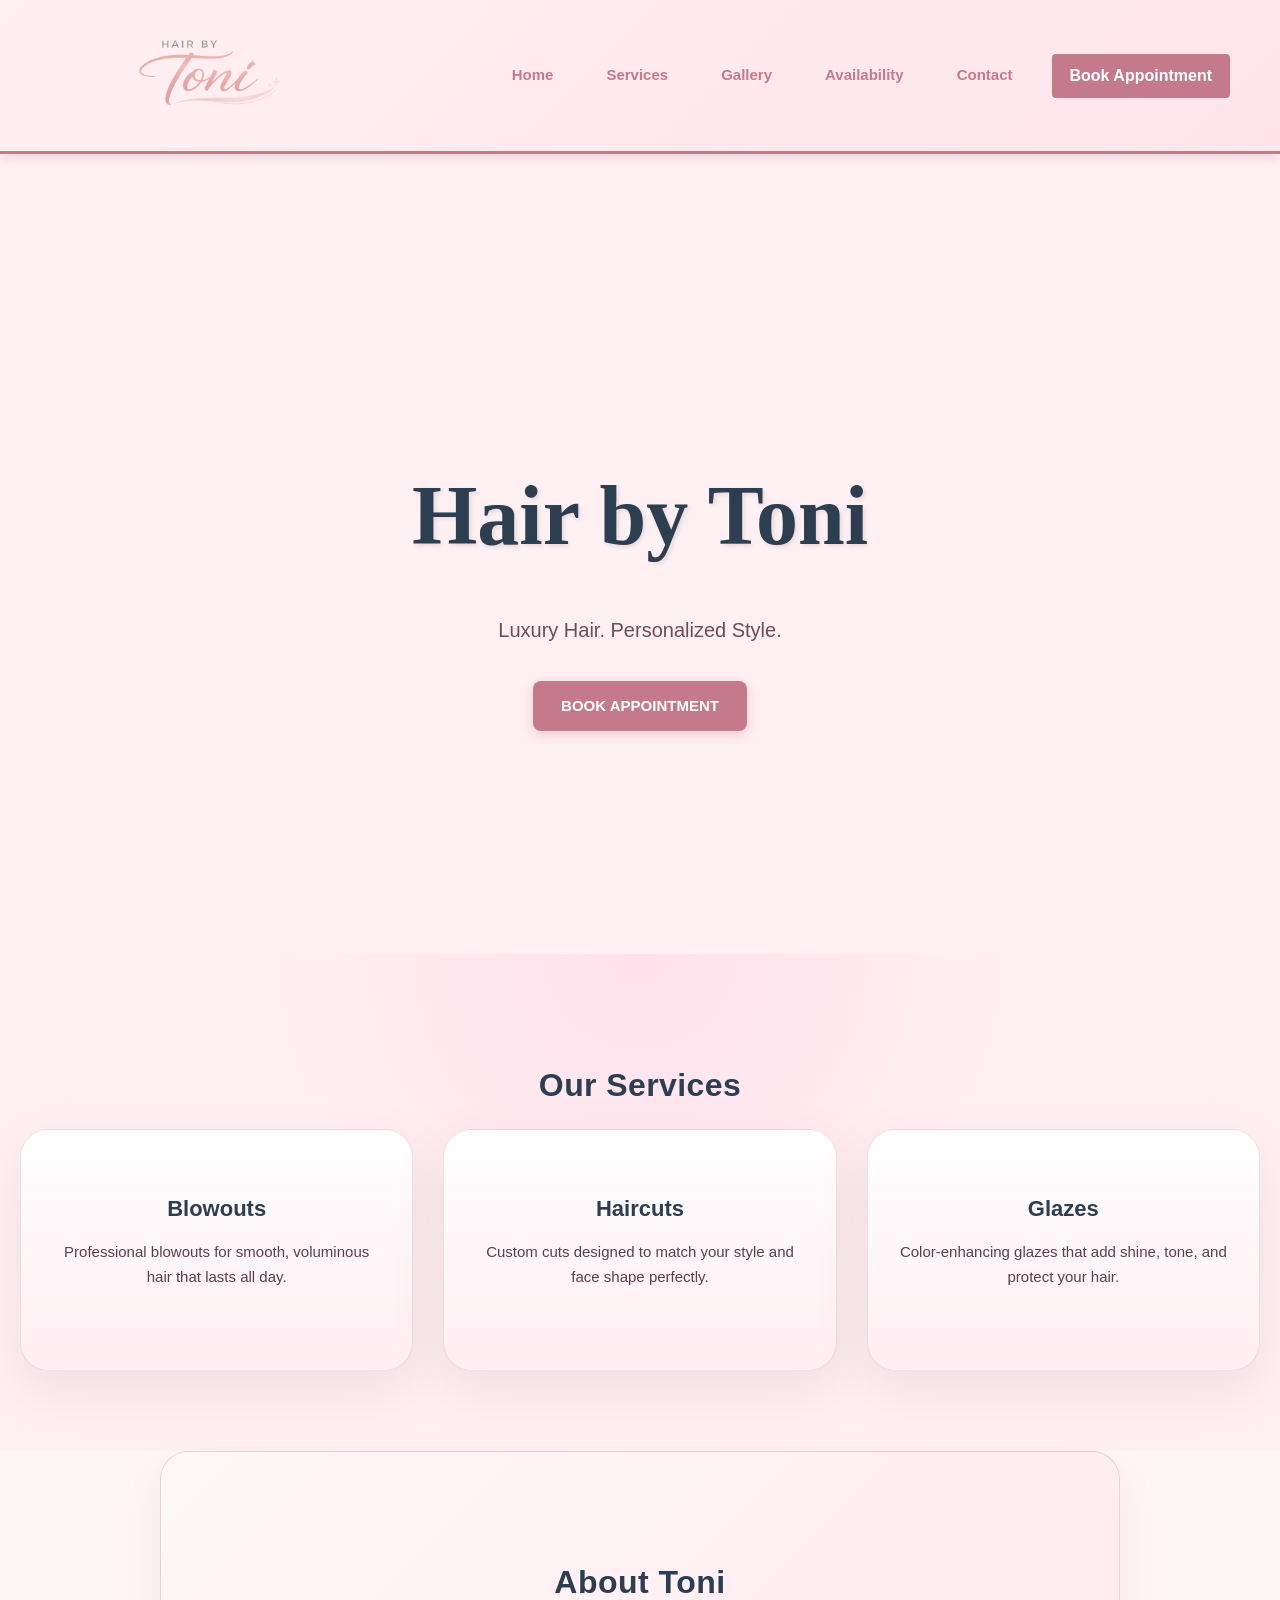
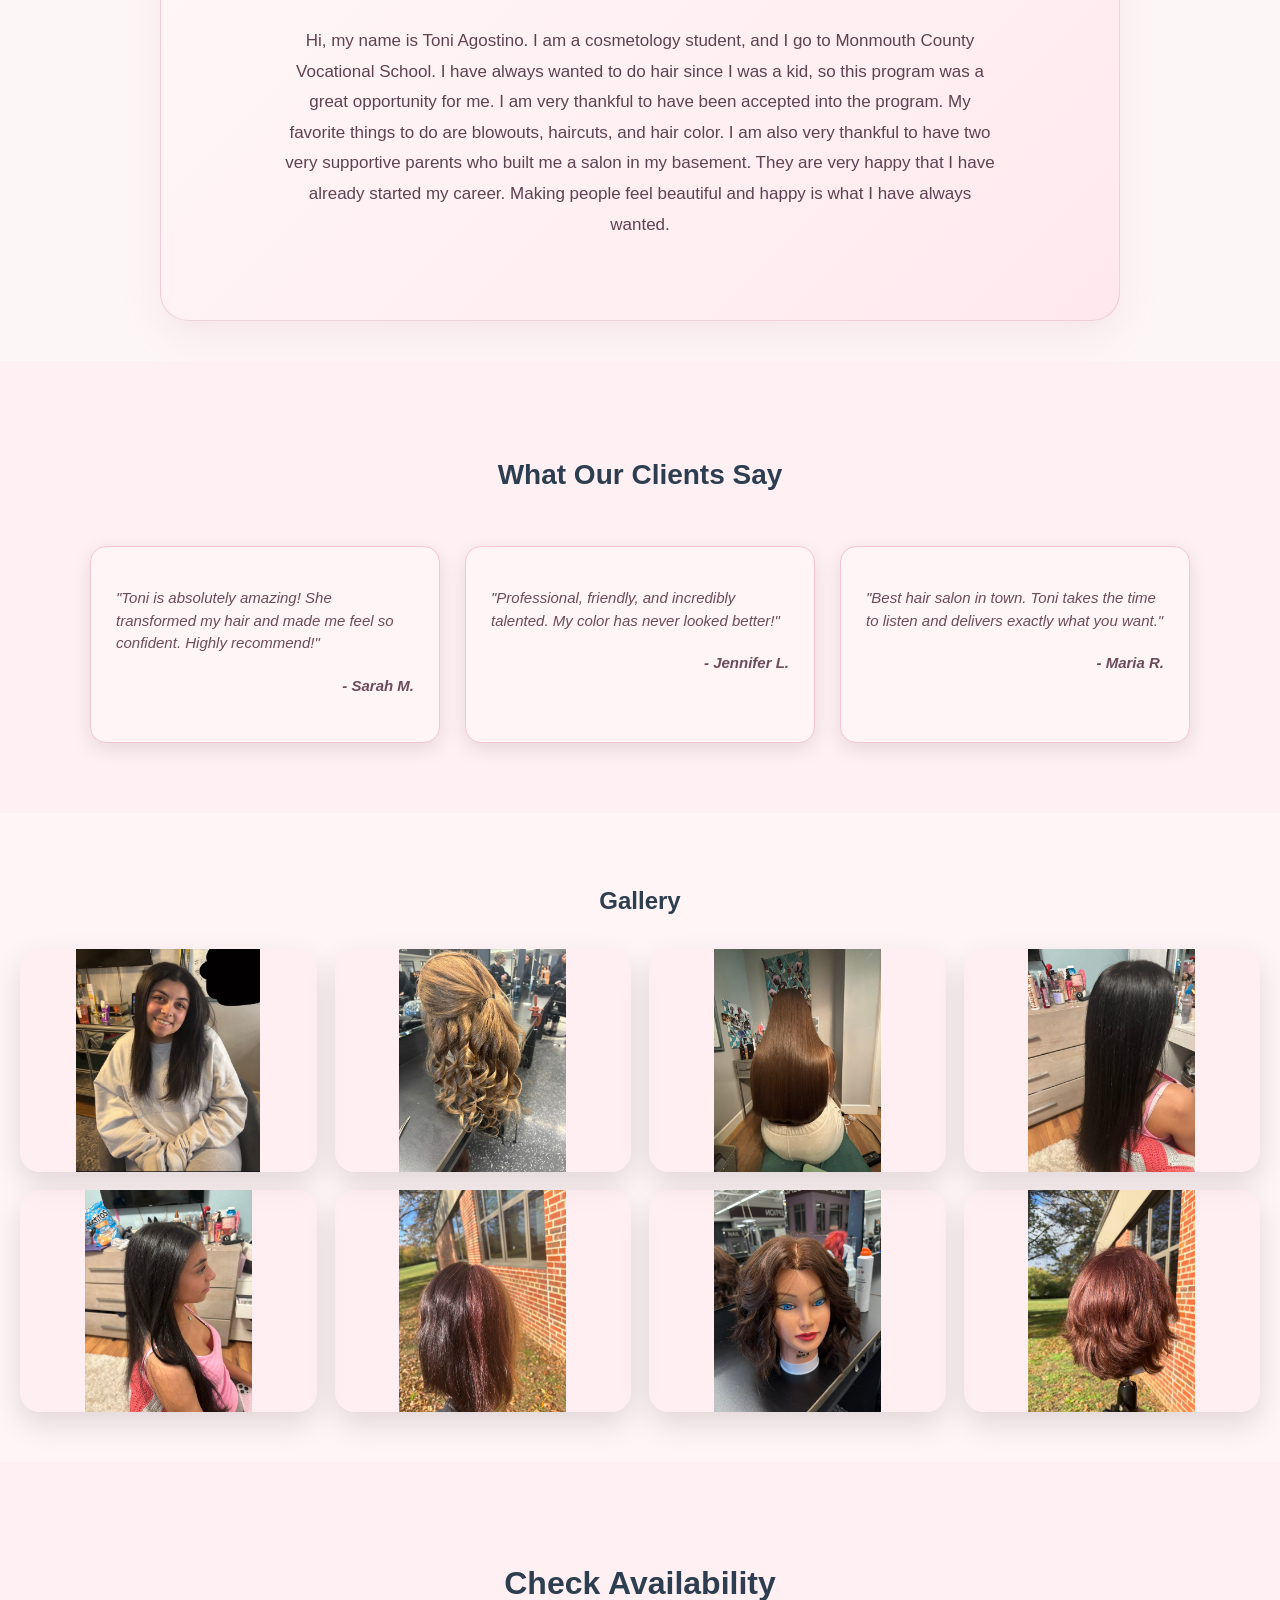
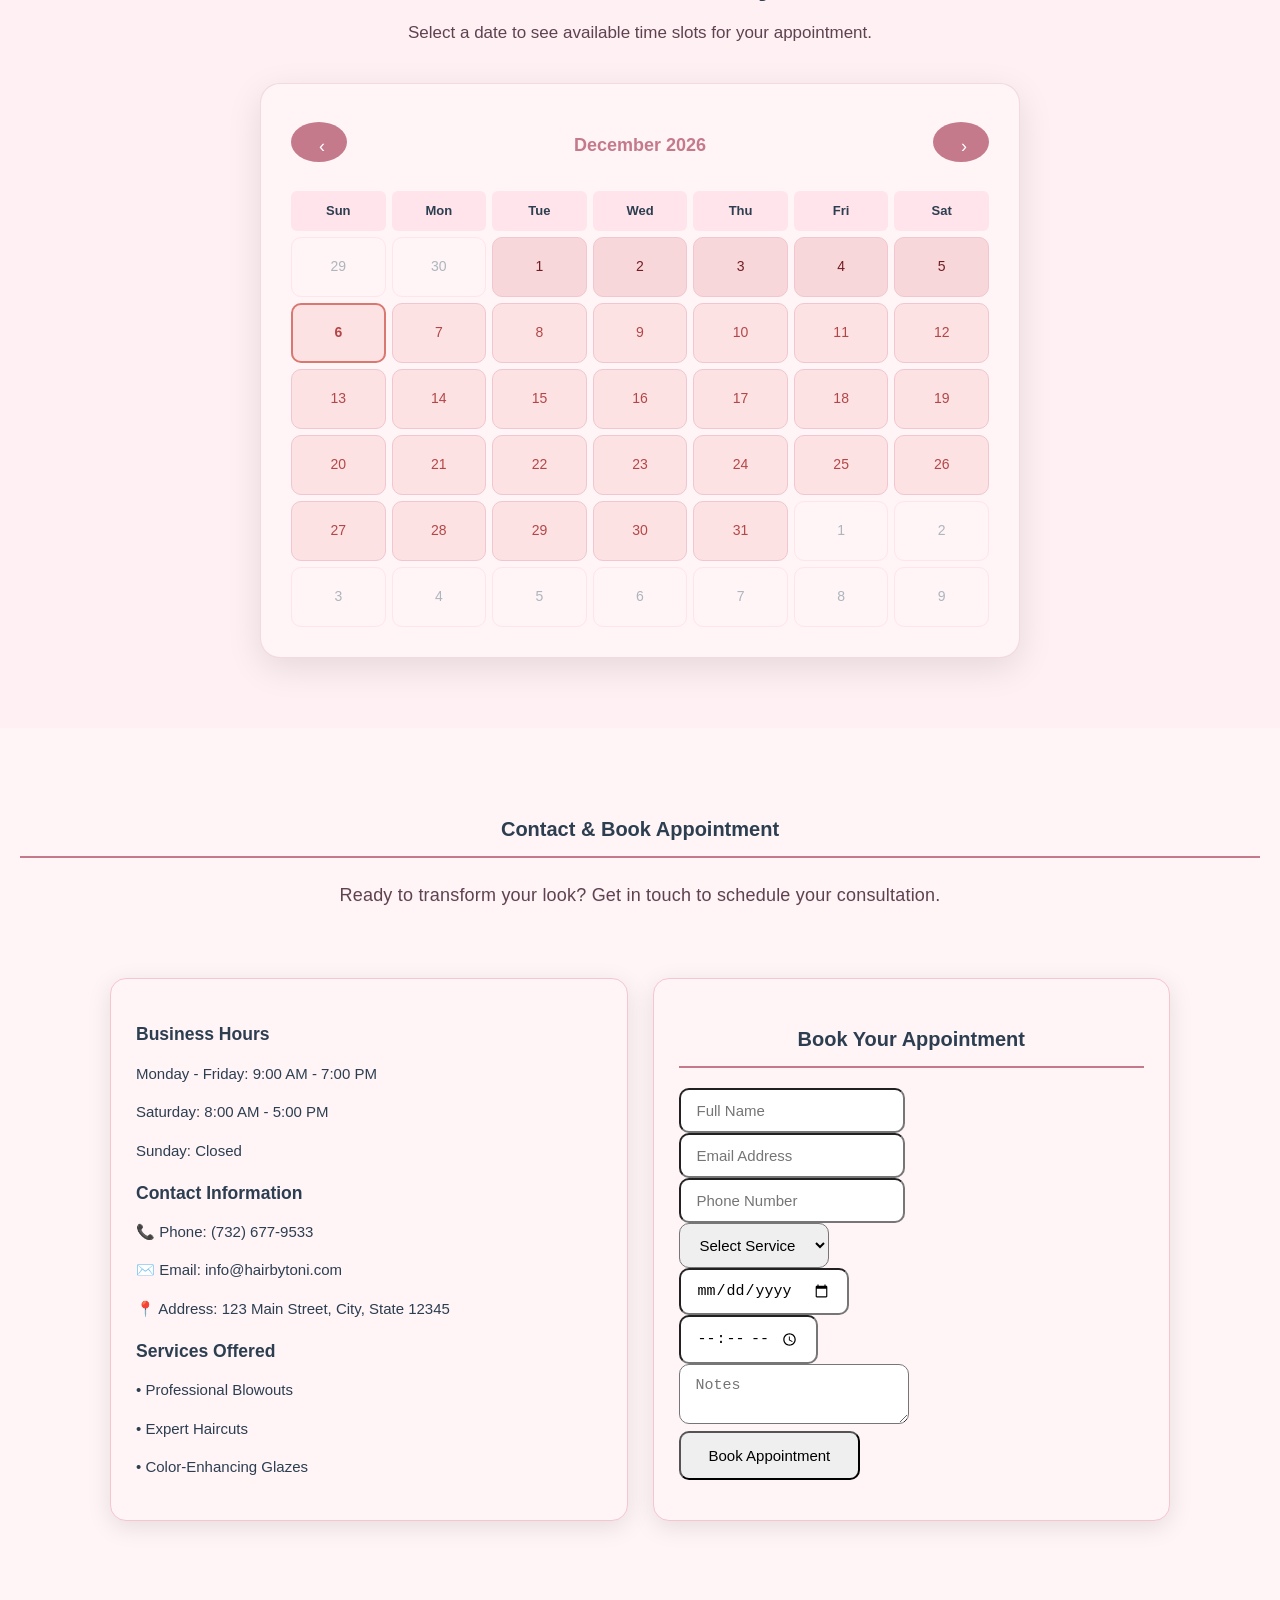
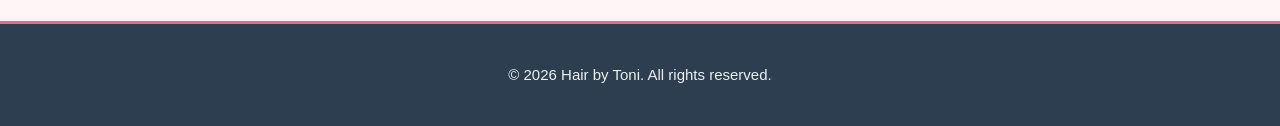
==== commit 456986c5: "goooood" ====
--- a/index.html
+++ b/index.html
@@ -77,11 +77,9 @@
 <section class="about">
   <h2>About Toni</h2>
   <p>
-    hi my name is toni agostino. I am a cosmetology student. I go to monmouth county vocational school.
-    I have always wanted to do hair since i was a kid. This program was a great opportunity for me.
-    I was very thankful to be accepted into the program. My favorite things to do is blow outs,
-    haircuts, and hair color. I’m also very thankful to have two very supportive parents who built me a salon in my basement.
-    They are very happy that i have started my career already. Making people feel beautiful and happy is what I always wanted.
+    Hi, my name is Toni Agostino. I am a cosmetology student, and I go to Monmouth County Vocational School. I have always wanted to do hair since I was a kid, so this program was a great opportunity for me. I am very thankful to have been accepted into the program.
+
+My favorite things to do are blowouts, haircuts, and hair color. I am also very thankful to have two very supportive parents who built me a salon in my basement. They are very happy that I have already started my career. Making people feel beautiful and happy is what I have always wanted.
   </p>
 </section>
 
--- a/style.css
+++ b/style.css
@@ -1117,4 +1117,927 @@
 .gallery-item:hover .gallery-caption {
   opacity: 1;
 }
+/* RESET */
+* {
+  margin: 0;
+  padding: 0;
+  box-sizing: border-box;
+  font-family: sans-serif;
+}
+
+/* NAVBAR */
+nav {
+  display: flex;
+  justify-content: space-between;
+  align-items: center;
+  padding: 15px 30px;
+  background: white;
+  position: sticky;
+  top: 0;
+  z-index: 1000;
+}
+
+.nav-container {
+  display: flex;
+  align-items: center;
+  gap: 20px;
+}
+
+.nav-container ul {
+  display: flex;
+  list-style: none;
+  gap: 20px;
+}
+
+.nav-container a {
+  text-decoration: none;
+  color: black;
+}
+
+.book {
+  background: pink;
+  padding: 10px 15px;
+  border-radius: 20px;
+}
+
+/* HAMBURGER */
+.hamburger {
+  display: none;
+  flex-direction: column;
+  cursor: pointer;
+  gap: 5px;
+}
+
+.hamburger span {
+  width: 25px;
+  height: 3px;
+  background: black;
+  transition: 0.3s;
+}
+
+/* HERO */
+.hero {
+  text-align: center;
+  padding: 100px 20px;
+  background: #f7f7f7;
+}
+
+.hero-btn {
+  display: inline-block;
+  margin-top: 15px;
+  padding: 10px 20px;
+  background: pink;
+  border-radius: 20px;
+  text-decoration: none;
+  color: black;
+}
+
+/* SERVICES */
+.services-preview {
+  padding: 60px 20px;
+  text-align: center;
+}
+
+.service-grid {
+  display: flex;
+  gap: 20px;
+  margin-top: 30px;
+  justify-content: center;
+}
+
+.card {
+  background: #f8f8f8;
+  padding: 20px;
+  border-radius: 15px;
+  width: 250px;
+}
+
+/* ABOUT */
+.about {
+  padding: 60px 20px;
+  text-align: center;
+}
+
+/* TESTIMONIALS */
+.testimonials {
+  padding: 60px 20px;
+  text-align: center;
+}
+
+.testimonial-grid {
+  display: flex;
+  gap: 20px;
+  margin-top: 20px;
+  justify-content: center;
+}
+
+.testimonial {
+  background: #f8f8f8;
+  padding: 20px;
+  border-radius: 15px;
+  width: 250px;
+}
+
+/* GALLERY */
+.gallery {
+  padding: 60px 20px;
+  text-align: center;
+}
+
+.gallery-grid {
+  display: grid;
+  grid-template-columns: repeat(4, 1fr);
+  gap: 15px;
+  margin-top: 20px;
+}
+
+.gallery-item {
+  display: flex;
+  align-items: center;
+  justify-content: center;
+  background: #f8f8f8;
+  padding: 10px;
+  border-radius: 12px;
+}
+
+.gallery-item img {
+  max-width: 100%;
+  max-height: 250px;
+  object-fit: contain;
+  border-radius: 10px;
+}
+
+/* CONTACT */
+.contact {
+  padding: 60px 20px;
+}
+
+.contact-container {
+  display: flex;
+  gap: 40px;
+}
+
+.booking-form input,
+.booking-form select,
+.booking-form textarea {
+  width: 100%;
+  padding: 10px;
+  margin-bottom: 10px;
+}
+
+.booking-form button {
+  background: pink;
+  padding: 10px;
+  border: none;
+  border-radius: 20px;
+}
+
+/* BACK TO TOP */
+#backToTop {
+  position: fixed;
+  bottom: 20px;
+  right: 20px;
+  display: none;
+  background: pink;
+  border: none;
+  padding: 10px;
+  border-radius: 50%;
+}
+
+/* =======================
+   RESET
+======================= */
+* {
+  margin: 0;
+  padding: 0;
+  box-sizing: border-box;
+  font-family: sans-serif;
+}
+
+html {
+  scroll-behavior: smooth;
+}
+
+/* IMPORTANT FIX: prevents navbar from covering section titles */
+section {
+  scroll-margin-top: 120px;
+}
+
+/* =======================
+   NAVBAR
+======================= */
+nav {
+  display: flex;
+  justify-content: space-between;
+  align-items: center;
+  padding: 15px 30px;
+  background: white;
+  position: sticky;
+  top: 0;
+  z-index: 1000;
+  height: 120px;
+}
+
+.nav-container {
+  display: flex;
+  align-items: center;
+  gap: 20px;
+}
+
+.nav-container ul {
+  display: flex;
+  list-style: none;
+  gap: 20px;
+}
+
+.nav-container a {
+  text-decoration: none;
+  color: black;
+  font-weight: 500;
+}
+
+.book {
+  background: pink;
+  padding: 10px 15px;
+  border-radius: 20px;
+}
+
+/* =======================
+   HAMBURGER
+======================= */
+.hamburger {
+  display: none;
+  flex-direction: column;
+  cursor: pointer;
+  gap: 5px;
+}
+
+.hamburger span {
+  width: 25px;
+  height: 3px;
+  background: black;
+  transition: 0.3s;
+}
+
+/* =======================
+   HERO
+======================= */
+.hero {
+  text-align: center;
+  padding: 100px 20px;
+  background: #f7f7f7;
+}
+
+.hero-btn {
+  display: inline-block;
+  margin-top: 15px;
+  padding: 10px 20px;
+  background: pink;
+  border-radius: 20px;
+  text-decoration: none;
+  color: black;
+}
+
+/* =======================
+   SERVICES
+======================= */
+.services-preview {
+  padding: 60px 20px;
+  text-align: center;
+}
+
+.service-grid {
+  display: flex;
+  gap: 20px;
+  margin-top: 30px;
+  justify-content: center;
+  flex-wrap: wrap;
+}
+
+.card {
+  background: #f8f8f8;
+  padding: 20px;
+  border-radius: 15px;
+  width: 250px;
+}
+
+/* =======================
+   ABOUT
+======================= */
+.about {
+  padding: 60px 20px;
+  text-align: center;
+}
+
+/* =======================
+   TESTIMONIALS
+======================= */
+.testimonials {
+  padding: 60px 20px;
+  text-align: center;
+}
+
+.testimonial-grid {
+  display: flex;
+  gap: 20px;
+  margin-top: 20px;
+  justify-content: center;
+  flex-wrap: wrap;
+}
+
+.testimonial {
+  background: #f8f8f8;
+  padding: 20px;
+  border-radius: 15px;
+  width: 250px;
+}
+
+/* =======================
+   GALLERY
+======================= */
+.gallery {
+  padding: 60px 20px;
+  text-align: center;
+}
+
+.gallery-grid {
+  display: grid;
+  grid-template-columns: repeat(4, 1fr);
+  gap: 15px;
+  margin-top: 20px;
+}
+
+.gallery-item {
+  display: flex;
+  align-items: center;
+  justify-content: center;
+  background: #f8f8f8;
+  padding: 10px;
+  border-radius: 12px;
+}
+
+/* FIX: no cropping */
+.gallery-item img {
+  max-width: 100%;
+  max-height: 250px;
+  object-fit: contain;
+  border-radius: 10px;
+}
+
+/* =======================
+   CONTACT
+======================= */
+.contact {
+  padding: 60px 20px;
+}
+
+.contact-container {
+  display: flex;
+  gap: 40px;
+}
+
+.booking-form input,
+.booking-form select,
+.booking-form textarea {
+  width: 100%;
+  padding: 10px;
+  margin-bottom: 10px;
+}
+
+.booking-form button {
+  background: pink;
+  padding: 10px;
+  border: none;
+  border-radius: 20px;
+}
+
+/* =======================
+   BACK TO TOP
+======================= */
+#backToTop {
+  position: fixed;
+  bottom: 20px;
+  right: 20px;
+  display: none;
+  background: pink;
+  border: none;
+  padding: 10px;
+  border-radius: 50%;
+  cursor: pointer;
+}
+
+/* =======================
+   RESET
+======================= */
+* {
+  margin: 0;
+  padding: 0;
+  box-sizing: border-box;
+  font-family: sans-serif;
+}
+
+html {
+  scroll-behavior: smooth;
+}
+
+/* FIX: navbar not covering sections (ALL DEVICES) */
+:root {
+  --nav-height: 120px;
+}
+
+section {
+  scroll-margin-top: calc(var(--nav-height) + 20px);
+}
+
+/* =======================
+   NAVBAR (DESKTOP BASE)
+======================= */
+nav {
+  display: flex;
+  justify-content: space-between;
+  align-items: center;
+  padding: 15px 30px;
+  background: white;
+  position: sticky;
+  top: 0;
+  z-index: 1000;
+  height: var(--nav-height);
+}
+
+.nav-container {
+  display: flex;
+  align-items: center;
+  gap: 20px;
+}
+
+.nav-container ul {
+  display: flex;
+  list-style: none;
+  gap: 20px;
+}
+
+.nav-container a {
+  text-decoration: none;
+  color: black;
+  font-weight: 500;
+}
+
+.book {
+  background: pink;
+  padding: 10px 15px;
+  border-radius: 20px;
+}
+
+/* =======================
+   HAMBURGER
+======================= */
+.hamburger {
+  display: none;
+  flex-direction: column;
+  cursor: pointer;
+  gap: 5px;
+}
+
+.hamburger span {
+  width: 25px;
+  height: 3px;
+  background: black;
+  transition: 0.3s;
+}
+
+/* =======================
+   HERO
+======================= */
+.hero {
+  text-align: center;
+  padding: 100px 20px;
+  background: #f7f7f7;
+}
+
+.hero-btn {
+  display: inline-block;
+  margin-top: 15px;
+  padding: 10px 20px;
+  background: pink;
+  border-radius: 20px;
+  text-decoration: none;
+  color: black;
+}
+
+/* =======================
+   SERVICES
+======================= */
+.services-preview {
+  padding: 60px 20px;
+  text-align: center;
+}
+
+.service-grid {
+  display: flex;
+  gap: 20px;
+  margin-top: 30px;
+  justify-content: center;
+}
+
+.card {
+  background: #f8f8f8;
+  padding: 20px;
+  border-radius: 15px;
+  width: 250px;
+}
+
+/* =======================
+   ABOUT
+======================= */
+.about {
+  padding: 60px 20px;
+  text-align: center;
+}
+
+/* =======================
+   TESTIMONIALS
+======================= */
+.testimonials {
+  padding: 60px 20px;
+  text-align: center;
+}
+
+.testimonial-grid {
+  display: flex;
+  gap: 20px;
+  margin-top: 20px;
+  justify-content: center;
+}
+
+.testimonial {
+  background: #f8f8f8;
+  padding: 20px;
+  border-radius: 15px;
+  width: 250px;
+}
+
+/* =======================
+   GALLERY
+======================= */
+.gallery {
+  padding: 60px 20px;
+  text-align: center;
+}
+
+.gallery-grid {
+  display: grid;
+  grid-template-columns: repeat(4, 1fr);
+  gap: 15px;
+  margin-top: 20px;
+}
+
+.gallery-item {
+  display: flex;
+  align-items: center;
+  justify-content: center;
+  background: #f8f8f8;
+  padding: 10px;
+  border-radius: 12px;
+}
+
+.gallery-item img {
+  max-width: 100%;
+  max-height: 250px;
+  object-fit: contain;
+  border-radius: 10px;
+}
+
+/* =======================
+   CONTACT
+======================= */
+.contact {
+  padding: 60px 20px;
+}
+
+.contact-container {
+  display: flex;
+  gap: 40px;
+}
+
+/* form */
+.booking-form input,
+.booking-form select,
+.booking-form textarea {
+  width: 100%;
+  padding: 10px;
+  margin-bottom: 10px;
+}
+
+.booking-form button {
+  background: pink;
+  padding: 10px;
+  border: none;
+  border-radius: 20px;
+}
+
+/* =======================
+   BACK TO TOP
+======================= */
+#backToTop {
+  position: fixed;
+  bottom: 20px;
+  right: 20px;
+  display: none;
+  background: pink;
+  border: none;
+  padding: 10px;
+  border-radius: 50%;
+  cursor: pointer;
+}
+
+/* =======================
+   RESET
+======================= */
+* {
+  margin: 0;
+  padding: 0;
+  box-sizing: border-box;
+  font-family: sans-serif;
+}
+
+html {
+  scroll-behavior: smooth;
+}
+
+/* FIX: section titles not hidden under navbar */
+:root {
+  --nav-height: 120px;
+}
+
+section {
+  scroll-margin-top: calc(var(--nav-height) + 20px);
+}
+
+/* =======================
+   NAVBAR (DESKTOP)
+======================= */
+nav {
+  display: flex;
+  justify-content: space-between;
+  align-items: center;
+  padding: 15px 30px;
+  background: white;
+  position: sticky;
+  top: 0;
+  z-index: 1000;
+  height: var(--nav-height);
+}
+
+.nav-container {
+  display: flex;
+  align-items: center;
+  gap: 20px;
+}
+
+.nav-container ul {
+  display: flex;
+  list-style: none;
+  gap: 20px;
+}
+
+.nav-container a {
+  text-decoration: none;
+  color: black;
+  font-weight: 500;
+}
+
+.book {
+  background: pink;
+  padding: 10px 15px;
+  border-radius: 20px;
+}
+
+/* =======================
+   HAMBURGER
+======================= */
+.hamburger {
+  display: none;
+  flex-direction: column;
+  cursor: pointer;
+  gap: 5px;
+}
+
+.hamburger span {
+  width: 25px;
+  height: 3px;
+  background: black;
+  transition: 0.3s;
+}
+
+/* =======================
+   HERO
+======================= */
+.hero {
+  text-align: center;
+  padding: 100px 20px;
+  background: #f7f7f7;
+}
+
+.hero-btn {
+  display: inline-block;
+  margin-top: 15px;
+  padding: 10px 20px;
+  background: pink;
+  border-radius: 20px;
+  text-decoration: none;
+  color: black;
+}
+
+/* =======================
+   SERVICES
+======================= */
+.services-preview {
+  padding: 60px 20px;
+  text-align: center;
+}
+
+.service-grid {
+  display: flex;
+  gap: 20px;
+  margin-top: 30px;
+  justify-content: center;
+  flex-wrap: wrap;
+}
+
+.card {
+  background: #f8f8f8;
+  padding: 20px;
+  border-radius: 15px;
+  width: 250px;
+}
+
+/* =======================
+   ABOUT
+======================= */
+.about {
+  padding: 60px 20px;
+  text-align: center;
+}
+
+/* =======================
+   TESTIMONIALS
+======================= */
+.testimonials {
+  padding: 60px 20px;
+  text-align: center;
+}
+
+.testimonial-grid {
+  display: flex;
+  gap: 20px;
+  margin-top: 20px;
+  justify-content: center;
+  flex-wrap: wrap;
+}
+
+.testimonial {
+  background: #f8f8f8;
+  padding: 20px;
+  border-radius: 15px;
+  width: 250px;
+}
+
+/* =======================
+   GALLERY
+======================= */
+.gallery {
+  padding: 60px 20px;
+  text-align: center;
+}
+
+.gallery-grid {
+  display: grid;
+  grid-template-columns: repeat(4, 1fr);
+  gap: 15px;
+  margin-top: 20px;
+}
+
+.gallery-item {
+  display: flex;
+  align-items: center;
+  justify-content: center;
+  background: #f8f8f8;
+  padding: 10px;
+  border-radius: 12px;
+}
+
+.gallery-item img {
+  max-width: 100%;
+  max-height: 250px;
+  object-fit: contain;
+  border-radius: 10px;
+}
+
+/* =======================
+   CONTACT
+======================= */
+.contact {
+  padding: 60px 20px;
+}
+
+.contact-container {
+  display: flex;
+  gap: 40px;
+  flex-wrap: wrap;
+}
+
+.booking-form input,
+.booking-form select,
+.booking-form textarea {
+  width: 100%;
+  padding: 10px;
+  margin-bottom: 10px;
+}
+
+.booking-form button {
+  background: pink;
+  padding: 10px;
+  border: none;
+  border-radius: 20px;
+}
+
+/* =======================
+   BACK TO TOP
+======================= */
+#backToTop {
+  position: fixed;
+  bottom: 20px;
+  right: 20px;
+  display: none;
+  background: pink;
+  border: none;
+  padding: 10px;
+  border-radius: 50%;
+  cursor: pointer;
+}
+
+/* =======================
+   MOBILE (CLEAN DROPDOWN MENU)
+======================= */
+@media (max-width: 768px) {
+
+  .hamburger {
+    display: flex;
+  }
+
+  /* DROPDOWN MENU (VERTICAL FIX) */
+  .nav-container {
+    position: absolute;
+    top: var(--nav-height);
+    left: 0;
+    width: 100%;
+    background: white;
+
+    display: none;
+    flex-direction: column;
+    align-items: center;
+    gap: 15px;
+    padding: 20px 0;
+    z-index: 9999;
+  }
+
+  .nav-container.active {
+    display: flex;
+  }
+
+  /* STACK NAV ITEMS VERTICALLY */
+  .nav-container ul {
+    flex-direction: column;
+    align-items: center;
+    gap: 15px;
+  }
+
+  .nav-container li {
+    text-align: center;
+  }
+
+  .nav-container a {
+    display: block;
+    padding: 10px;
+  }
+
+  /* KEEP SITE LOOK SAME */
+  .gallery-grid {
+    grid-template-columns: repeat(2, 1fr);
+  }
+
+  .service-grid,
+  .testimonial-grid {
+    justify-content: center;
+  }
+
+  .card,
+  .testimonial {
+    width: 80%;
+  }
+
+  .contact-container {
+    flex-direction: column;
+  }
+}
 }
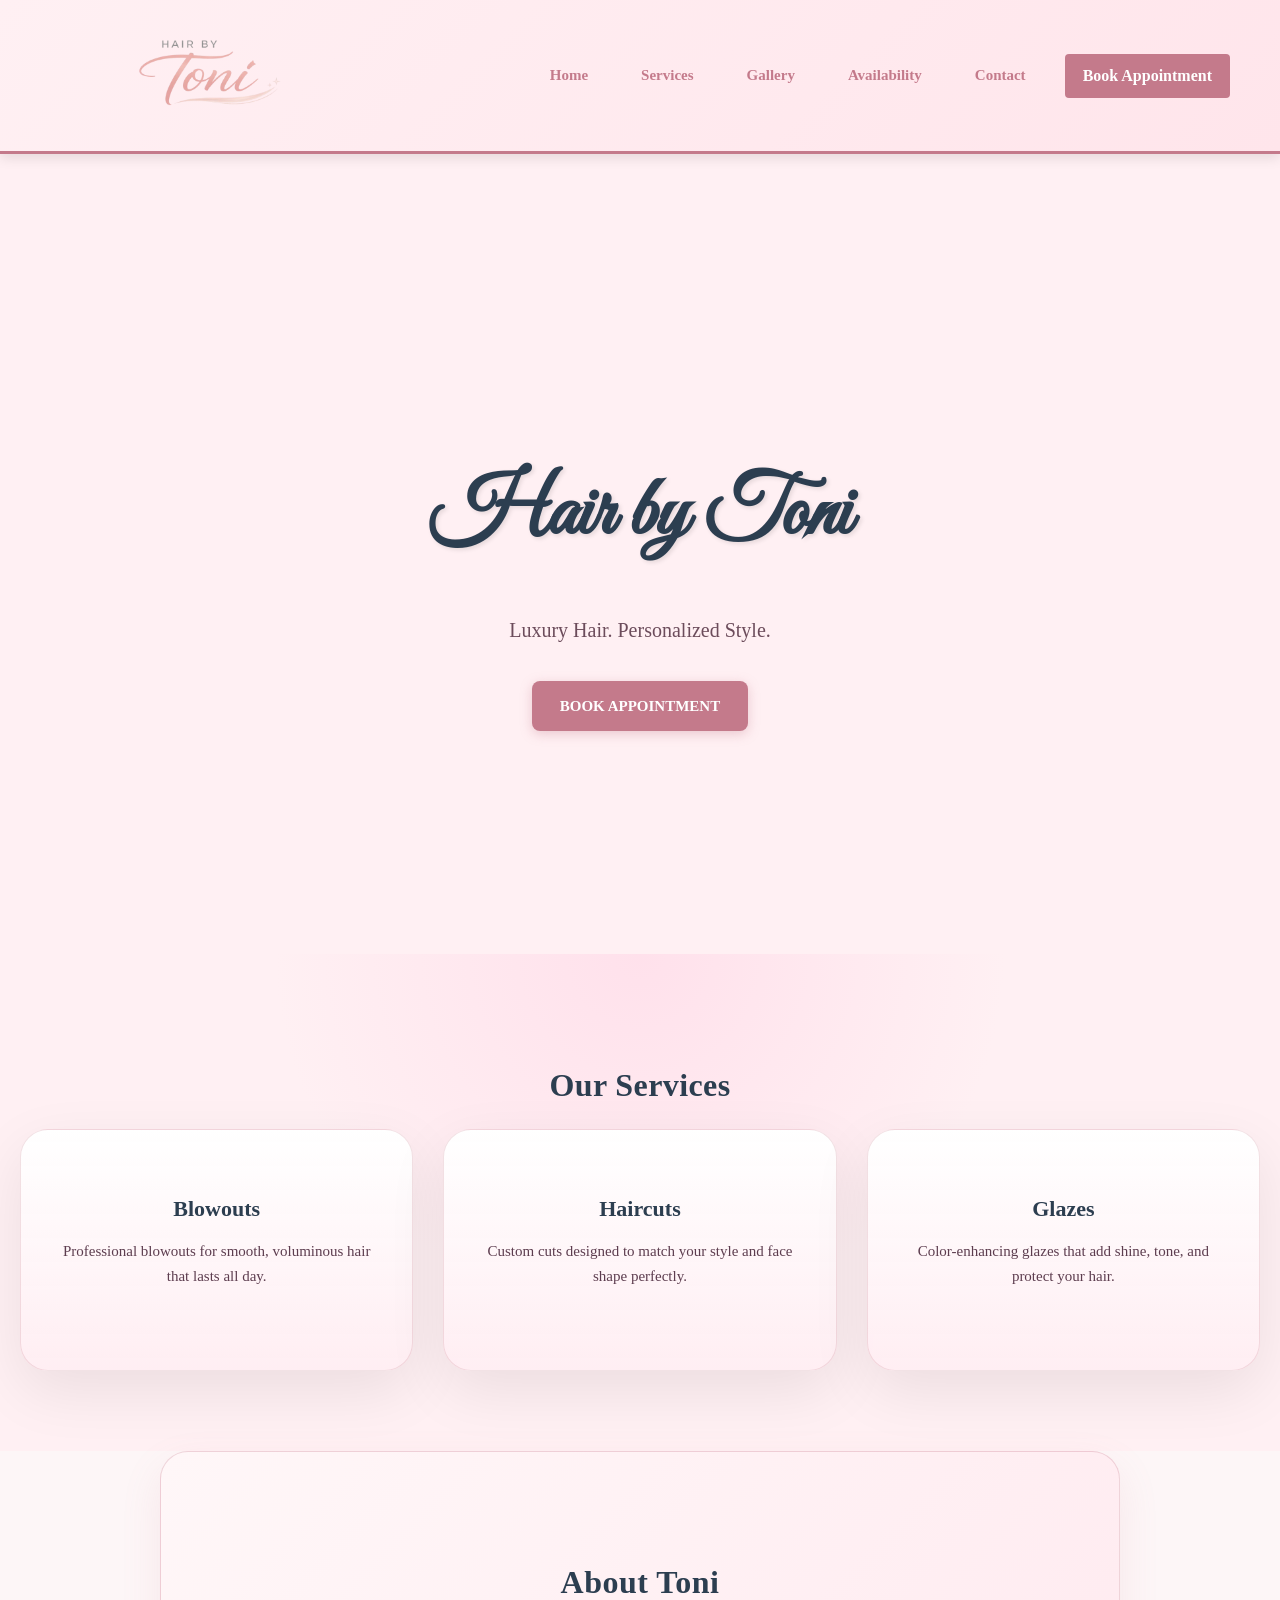
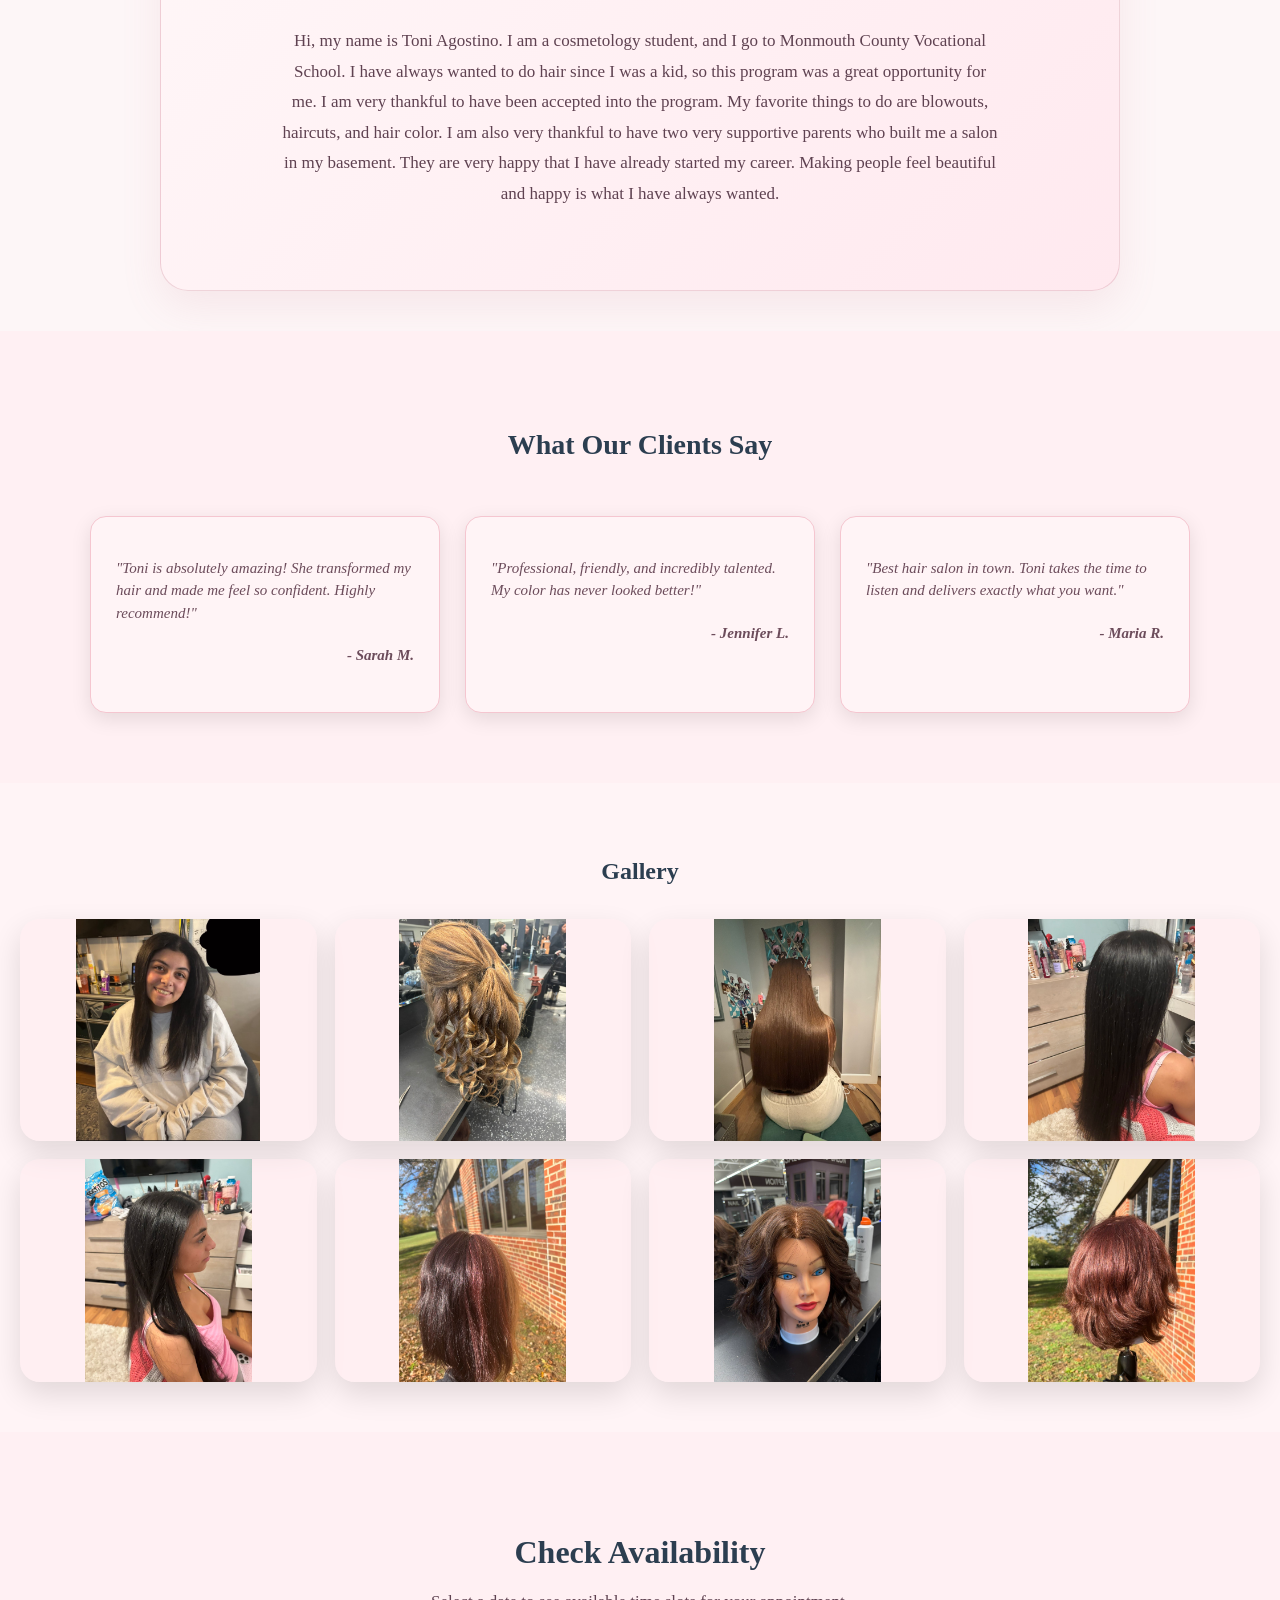
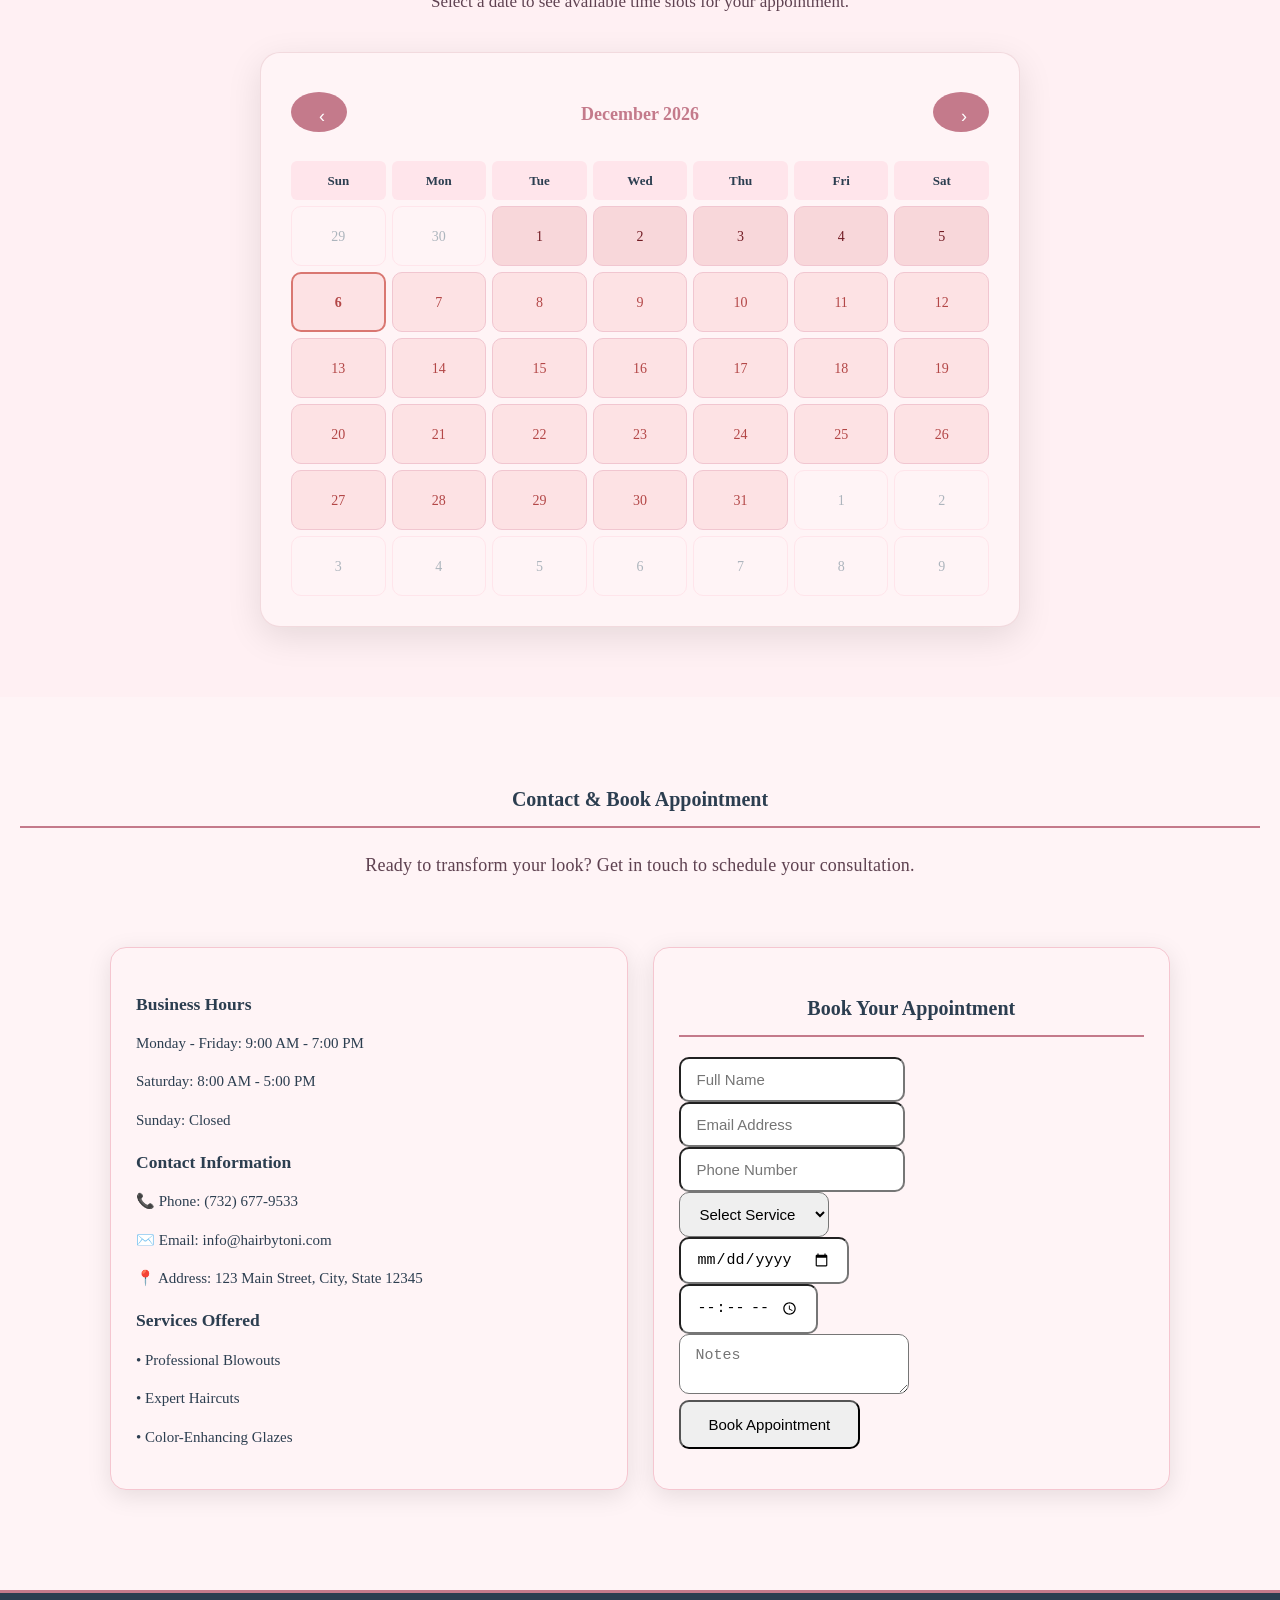
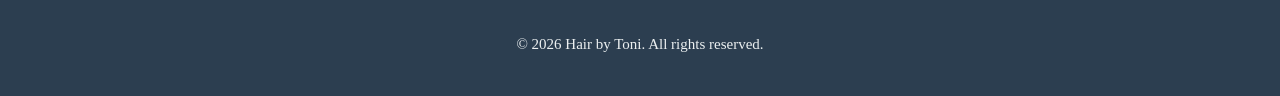
==== commit a17bebbe: "hi" ====
--- a/index.html
+++ b/index.html
@@ -6,7 +6,7 @@
 <title>Hair by Toni</title>
 <link rel="stylesheet" href="style.css">
 <link rel="icon" type="image/svg+xml" href="favicon.svg">
-
+<link href="https://fonts.googleapis.com/css2?family=Great+Vibes&display=swap" rel="stylesheet">
 <!-- smooth scroll only -->
 <style>
 html {
--- a/style.css
+++ b/style.css
@@ -1,7 +1,9 @@
 /* ===================== GENERAL ===================== */
 body {
   background:#fdf6f7;
-  font-family: 'Segoe UI', Tahoma, Geneva, Verdana, sans-serif;
+  .hero h1 {
+  font-family: 'Great Vibes', cursive !important;
+}
   line-height:1.5;
   color:#2c3e50;
   margin:0;
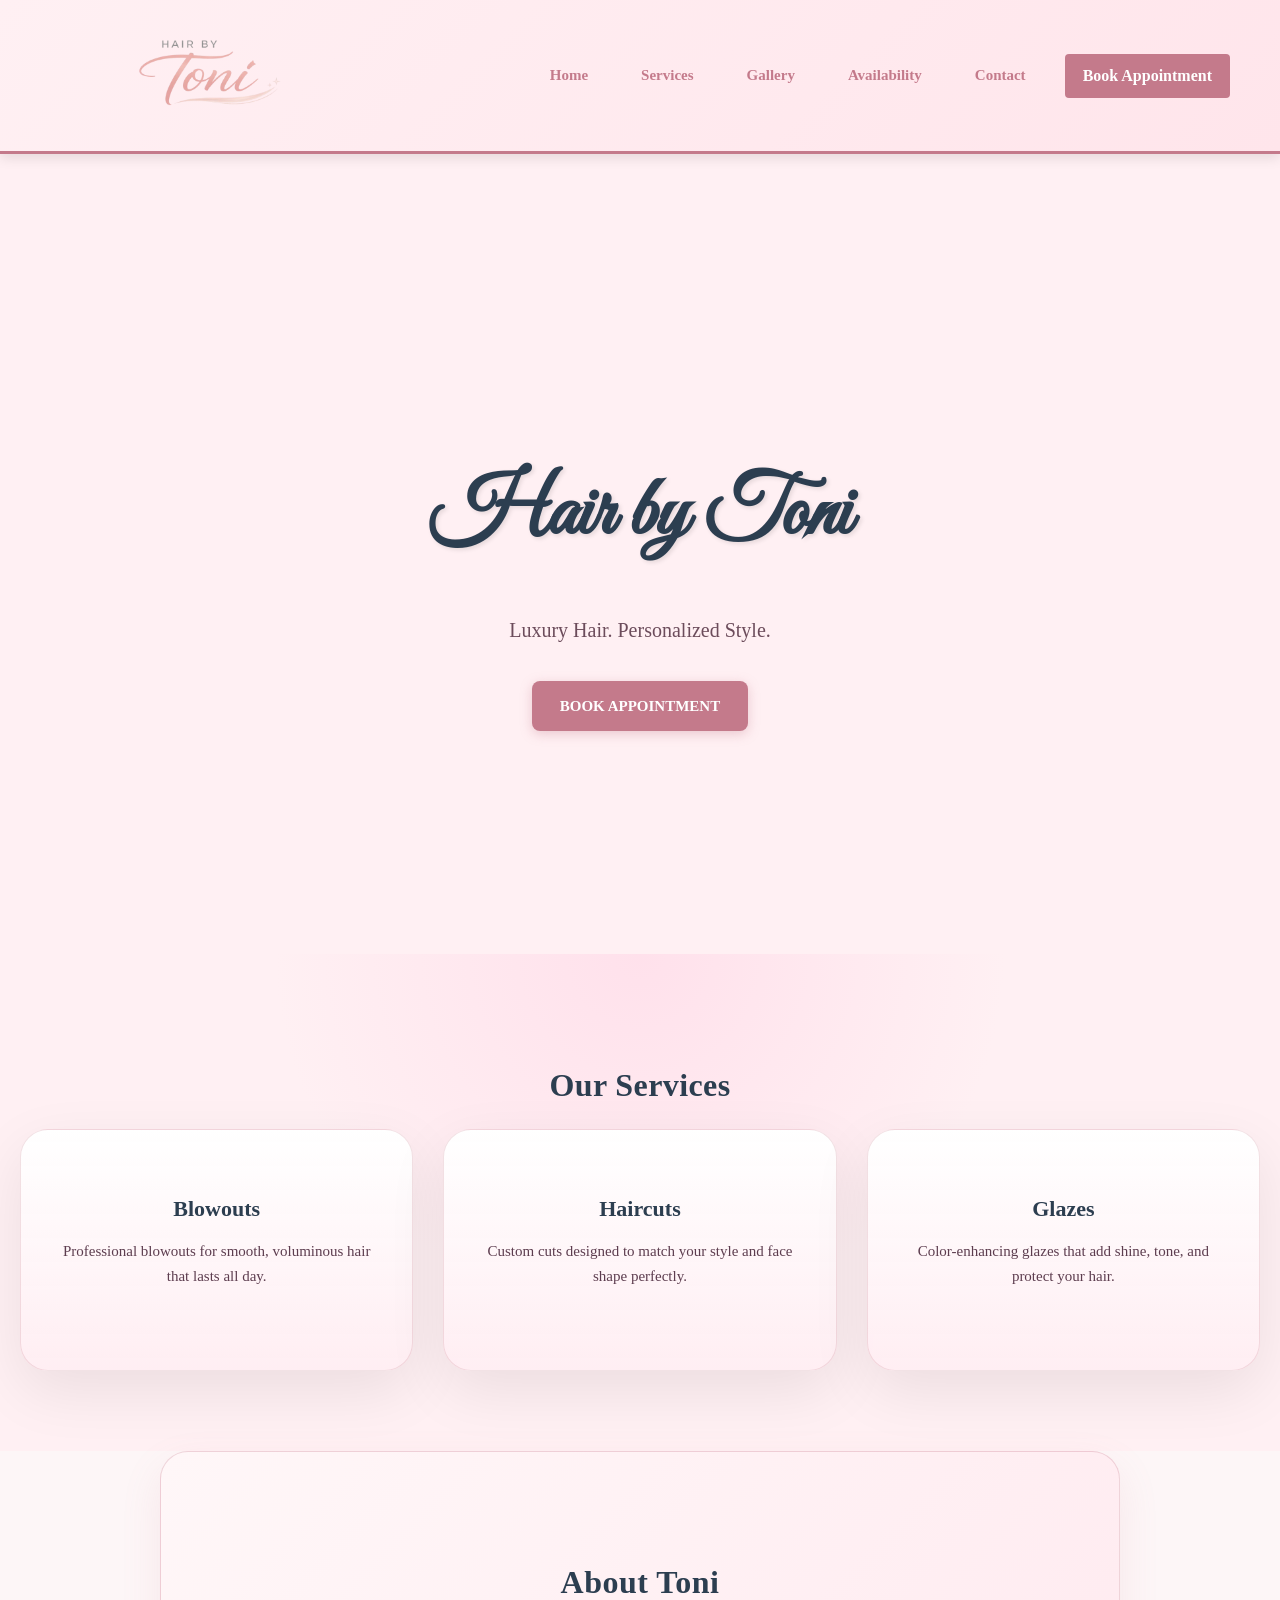
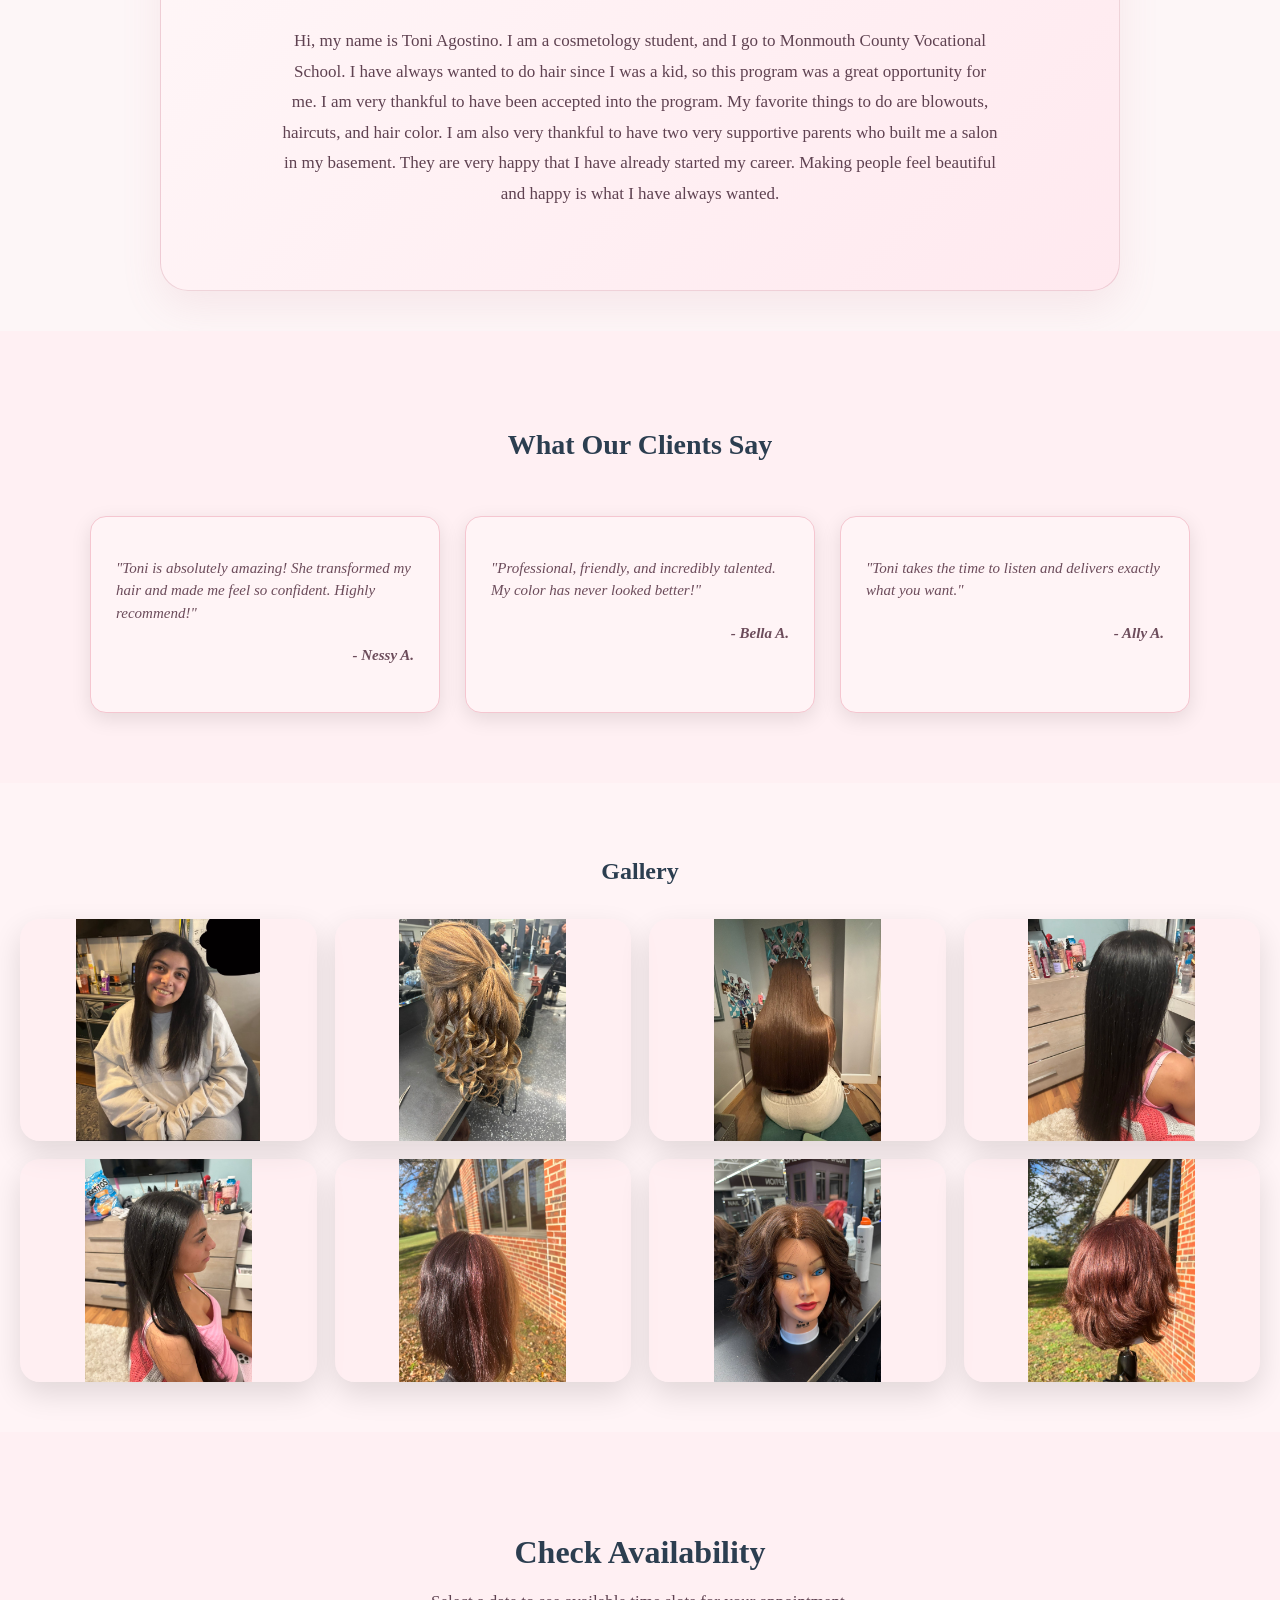
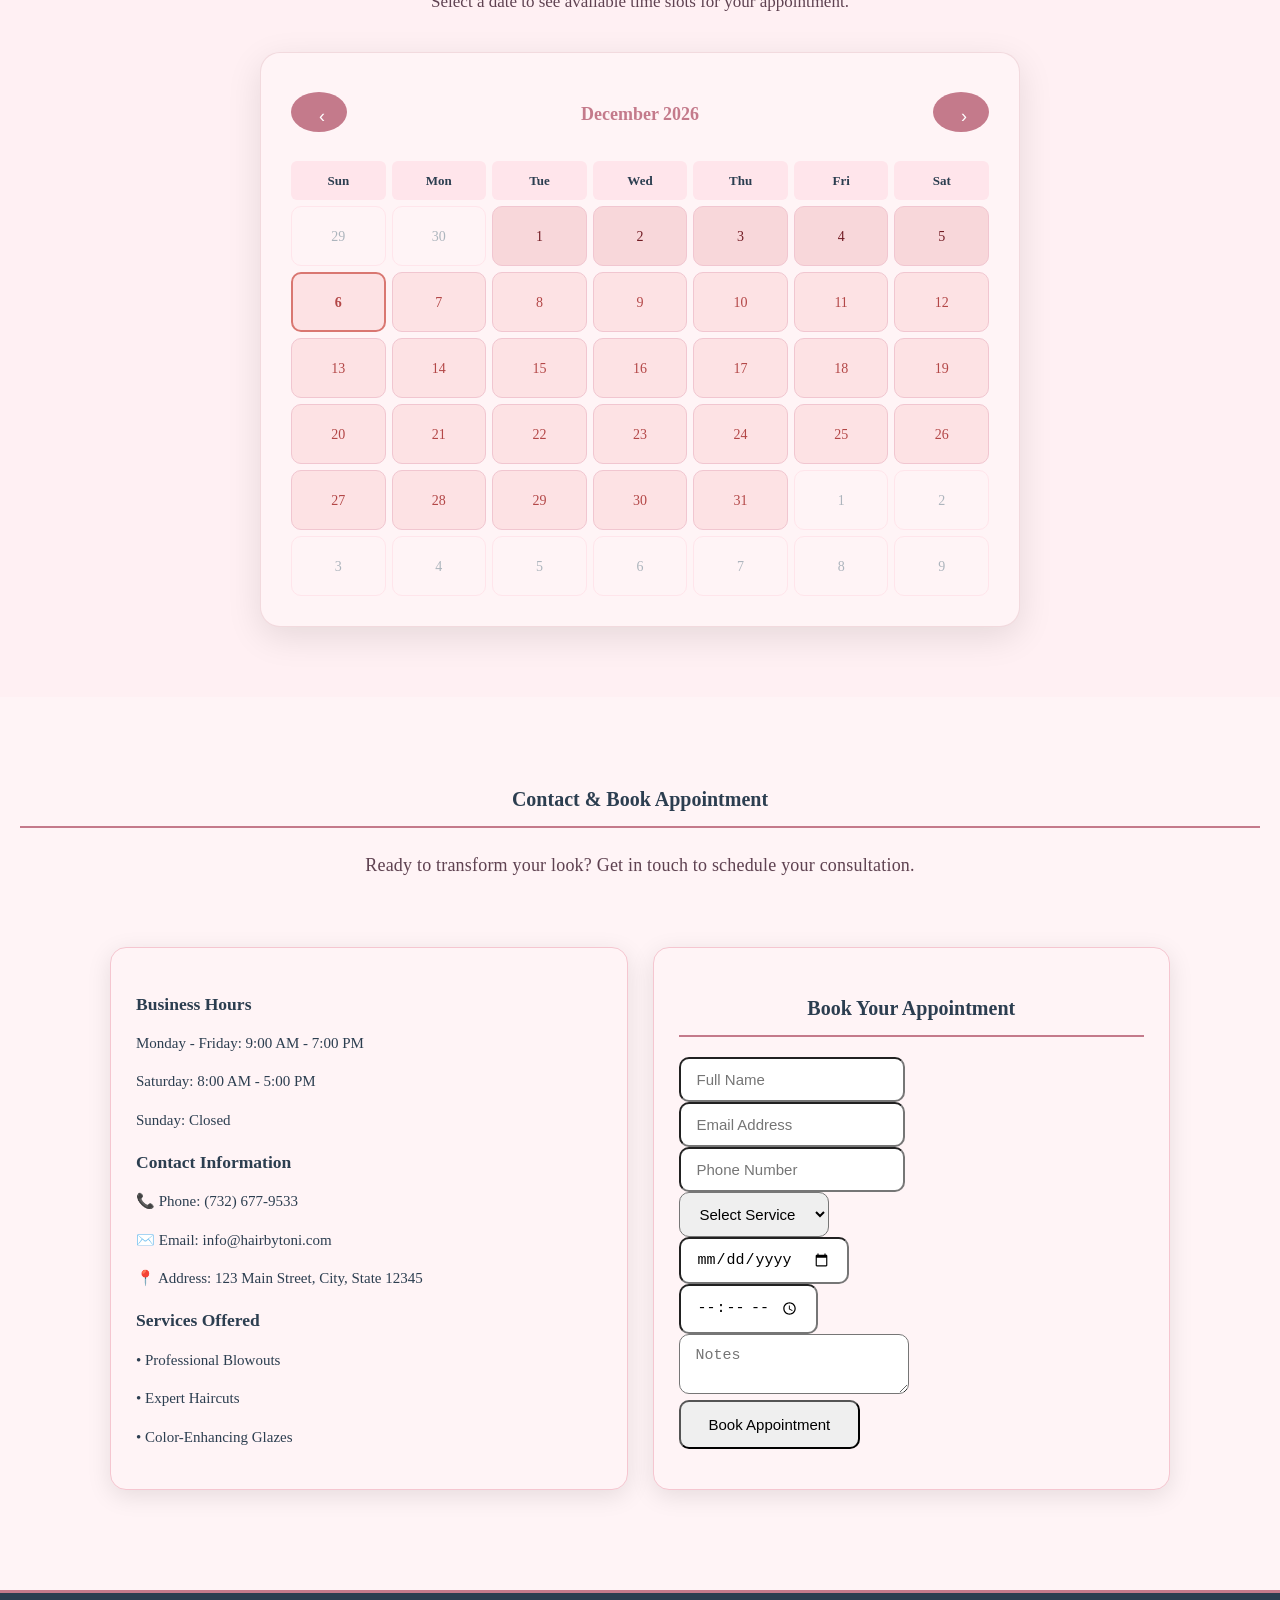
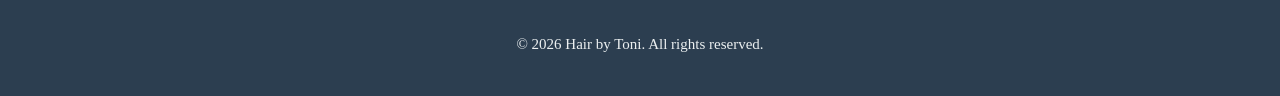
==== commit 0ac53e64: "yo" ====
--- a/index.html
+++ b/index.html
@@ -89,17 +89,17 @@
 
     <div class="testimonial">
       <p>"Toni is absolutely amazing! She transformed my hair and made me feel so confident. Highly recommend!"</p>
-      <p class="client-name">- Sarah M.</p>
+      <p class="client-name">- Nessy A.</p>
     </div>
 
     <div class="testimonial">
       <p>"Professional, friendly, and incredibly talented. My color has never looked better!"</p>
-      <p class="client-name">- Jennifer L.</p>
+      <p class="client-name">- Bella A.</p>
     </div>
 
     <div class="testimonial">
-      <p>"Best hair salon in town. Toni takes the time to listen and delivers exactly what you want."</p>
-      <p class="client-name">- Maria R.</p>
+      <p>"Toni takes the time to listen and delivers exactly what you want."</p>
+      <p class="client-name">- Ally A.</p>
     </div>
 
   </div>
